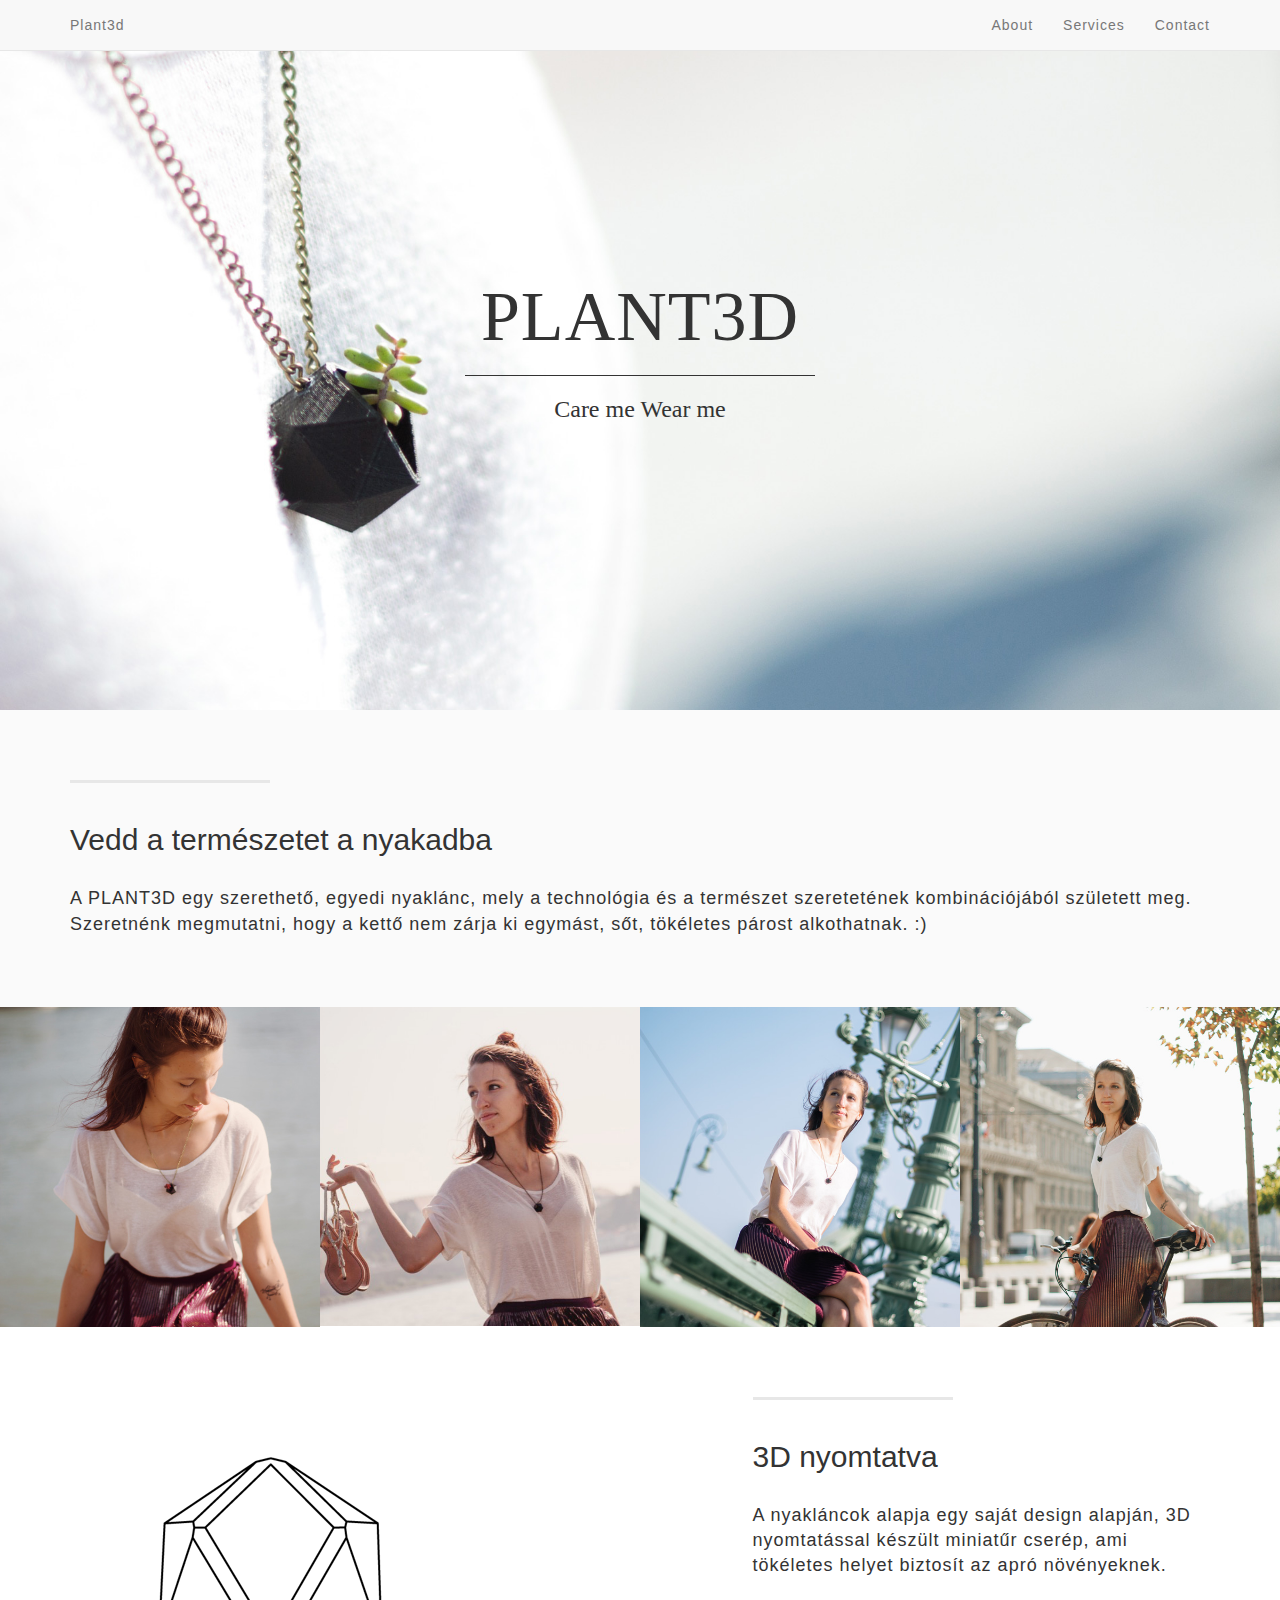
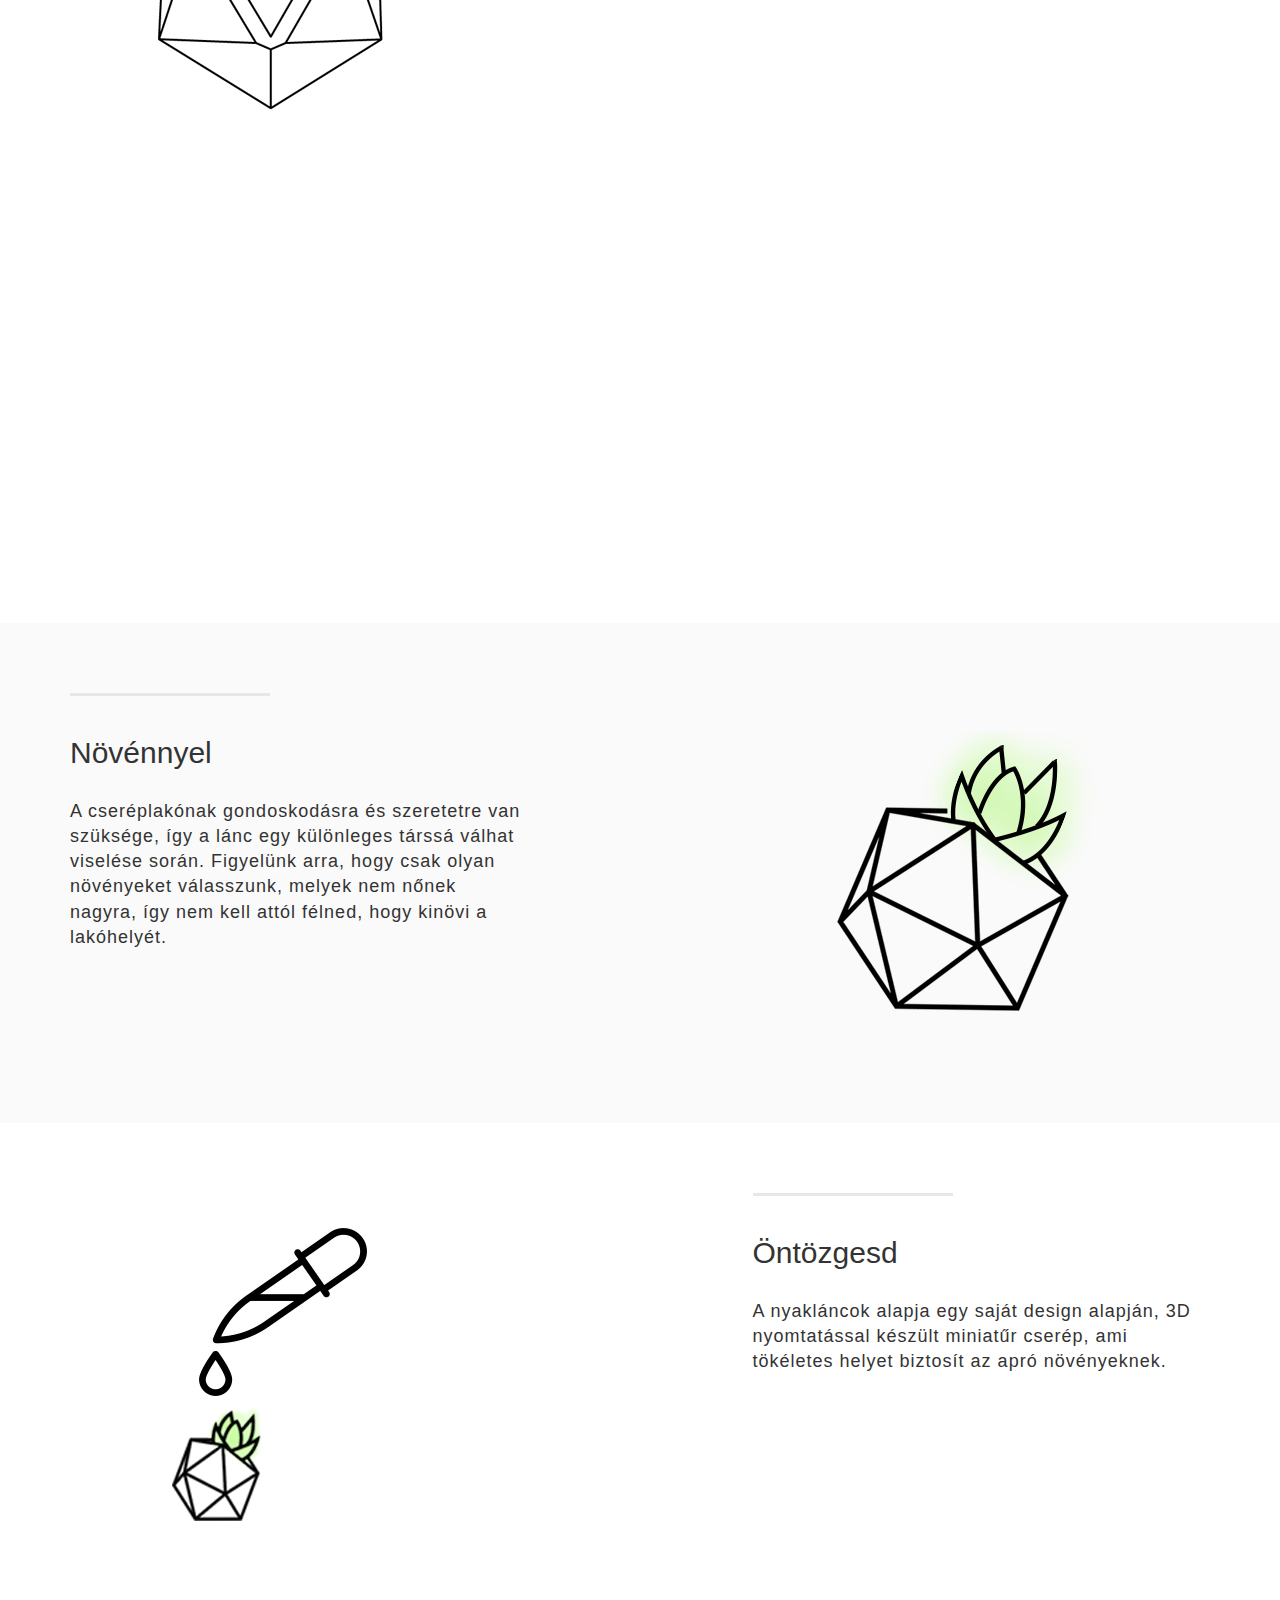
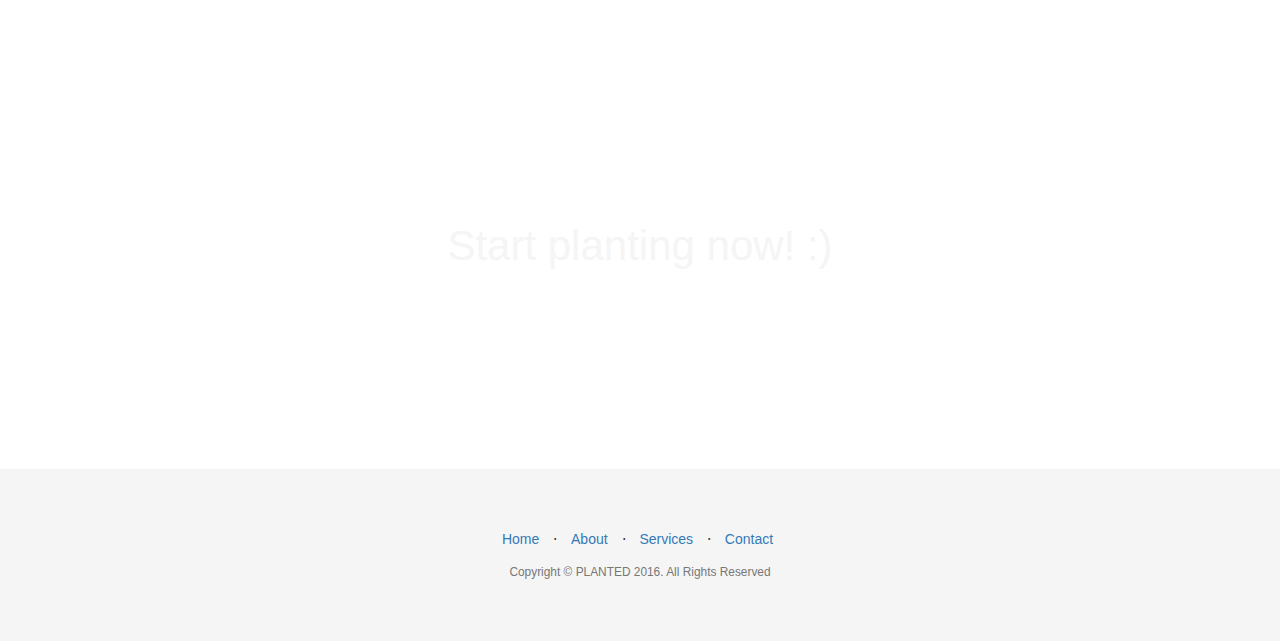
==== index.html @ 69c77730 "major update" ====
<!DOCTYPE html>
<html lang="en">

<head>

    <meta charset="utf-8">
    <meta http-equiv="X-UA-Compatible" content="IE=edge">
    <meta name="viewport" content="width=device-width, initial-scale=1">
    <meta name="description" content="">
    <meta name="author" content="">

    <title>PLANTED - Care me Wear me</title>

    <!-- Bootstrap Core CSS -->
    <link href="css/bootstrap.min.css" rel="stylesheet">

    <!-- Custom CSS -->
    <link href="css/landing-page.css" rel="stylesheet">

    <!-- Custom Fonts -->
    <!--link href="font-awesome/css/font-awesome.min.css" rel="stylesheet" type="text/css"-->
    <link href="https://fonts.googleapis.com/css?family=Work+Sans:200,300,400,500&subset=latin-ext" rel="stylesheet" type="text/css">

    <!-- HTML5 Shim and Respond.js IE8 support of HTML5 elements and media queries -->
    <!-- WARNING: Respond.js doesn't work if you view the page via file:// -->
    <!--[if lt IE 9]>
        <script src="https://oss.maxcdn.com/libs/html5shiv/3.7.0/html5shiv.js"></script>
        <script src="https://oss.maxcdn.com/libs/respond.js/1.4.2/respond.min.js"></script>
    <![endif]-->

</head>

<body>

    <!-- Navigation -->
    <nav class="navbar navbar-default navbar-fixed-top topnav" role="navigation">
        <div class="container topnav">
            <!-- Brand and toggle get grouped for better mobile display -->
            <div class="navbar-header">
                <button type="button" class="navbar-toggle" data-toggle="collapse" data-target="#bs-example-navbar-collapse-1">
                    <span class="sr-only">Toggle navigation</span>
                    <span class="icon-bar"></span>
                    <span class="icon-bar"></span>
                    <span class="icon-bar"></span>
                </button>
                <a class="navbar-brand topnav" href="#">Plant3d</a>
            </div>
            <!-- Collect the nav links, forms, and other content for toggling -->
            <div class="collapse navbar-collapse" id="bs-example-navbar-collapse-1">
                <ul class="nav navbar-nav navbar-right">
                    <li>
                        <a href="#about">About</a>
                    </li>
                    <li>
                        <a href="#icosahedron">Services</a>
                    </li>
                    <li>
                        <a href="#team">Contact</a>
                    </li>
                </ul>
            </div>
            <!-- /.navbar-collapse -->
        </div>
        <!-- /.container -->
    </nav>


    <!-- Header -->
    <a name="about"></a>
    <div class="intro-header">
        <div class="container">

            <div class="row">
                <div class="col-lg-12">
                    <div class="intro-message">
                        <h1>PLANT3D</h1>
                        <hr class="intro-divider">
                        <h3>Care me Wear me</h3>
                        <!--<ul class="list-inline intro-social-buttons">
                            <li>
                                <a href="https://twitter.com/SBootstrap" class="btn btn-default btn-lg"><i class="fa fa-twitter fa-fw"></i> <span class="network-name">Twitter</span></a>
                            </li>
                            <li>
                                <a href="https://github.com/IronSummitMedia/startbootstrap" class="btn btn-default btn-lg"><i class="fa fa-github fa-fw"></i> <span class="network-name">Github</span></a>
                            </li>
                            <li>
                                <a href="#" class="btn btn-default btn-lg"><i class="fa fa-linkedin fa-fw"></i> <span class="network-name">Linkedin</span></a>
                            </li>
                        </ul>-->
                    </div>
                </div>
            </div>

        </div>
        <!-- /.container -->

    </div>
    <!-- /.intro-header -->

    <!-- Page Content -->

	<a  name="services"></a>
    <div class="content-section-a">

        <div class="container">
                <div class="">
                    <hr class="section-heading-spacer">
                    <div class="clearfix"></div>
                    <h2 class="section-heading">Vedd a természetet a nyakadba</h2>
                    <p class="lead">A PLANT3D egy szerethető, egyedi nyaklánc, mely a technológia és a természet szeretetének kombinációjából született meg. Szeretnénk megmutatni, hogy a kettő nem zárja ki egymást, sőt, tökéletes párost alkothatnak. :) </p>
                </div>
        </div>
        <!-- /.container -->

    </div>
    <!-- /.content-section-a -->

    <!-- /.modGallery -->

    <div class="mod modGallery">
      <ul class="gallery small-block-grid-2 medium-block-grid-3 large-block-grid-4">

          <li class="graphi-design">
            <a href='portfolio-item.html'>
              <img alt="" src="img/icosa1.jpg" />
              <div class='overlay'>
                <div class='thumb-info'>
                  <h3>The shell</h3>
                  <p>Design &amp; Development</p>
                </div>
              </div>
            </a>
          </li>

          <li class="graphi-design">
            <a href='portfolio-item.html'>
              <img alt="" src="img/icosa2.jpg" />
              <div class='overlay'>
                <div class='thumb-info'>
                  <h3>design</h3>
                  <p>Design &amp; Development</p>
                </div>
              </div>
            </a>
          </li>

          <li class="graphi-design">
            <a href='portfolio-item.html'>
              <img alt="" src="img/icosa3.jpg" />
              <div class='overlay'>
                <div class='thumb-info'>
                  <h3>of a</h3>
                  <p>Design &amp; Development</p>
                </div>
              </div>
            </a>
          </li>

          <li class="graphi-design">
            <a href='portfolio-item.html'>
              <img alt="" src="img/icosa4.jpg" />
              <div class='overlay'>
                <div class='thumb-info'>
                  <h3>icosahedron</h3>
                  <p>Design &amp; Development</p>
                </div>
              </div>
            </a>
          </li>
      </ul>
    </div>
    </div>
    <!-- /.modGallery -->

    <div class="content-section-b">

        <div class="container">

            <div class="row">
                <div class="col-lg-5 col-lg-offset-1 col-sm-push-6  col-sm-6">
                    <hr class="section-heading-spacer">
                    <div class="clearfix"></div>
                    <h2 class="section-heading">3D nyomtatva</h2>
                    <p class="lead">A nyakláncok alapja egy saját design alapján, 3D nyomtatással készült miniatűr cserép, ami tökéletes helyet biztosít az apró növényeknek.</p>
                </div>
                <div class="col-lg-5 col-sm-pull-6  col-sm-6">
                    <img class="img-responsive" src="img/icosa_skeleton.png" alt="">
                </div>
            </div>

        </div>
        <!-- /.container -->

    </div>



    <div class="banner">

        <div class="container">
          <div class="">
              <h2 align="center"></h2>
          </div>
        </div>
    </div>
    <!-- /.content-section-b -->


    <!-- /.content-section-b -->

    <div class="content-section-a">

        <div class="container">

            <div class="row">
                <div class="col-lg-5 col-sm-6">
                    <hr class="section-heading-spacer">
                    <div class="clearfix"></div>
                    <h2 class="section-heading">Növénnyel</h2>
                    <p class="lead">A cseréplakónak gondoskodásra és szeretetre van szüksége, így a lánc egy különleges társsá válhat viselése során. Figyelünk arra, hogy csak olyan növényeket válasszunk, melyek nem nőnek nagyra, így nem kell attól félned, hogy kinövi a lakóhelyét.</p>
                </div>
                <div class="col-lg-5 col-lg-offset-2 col-sm-6">
                    <img class="img-responsive" src="img/icon_large.png" alt="">
                </div>
            </div>

        </div>
        <!-- /.container -->

    </div>

    <div class="content-section-b">

        <div class="container">

            <div class="row">
                <div class="col-lg-5 col-lg-offset-1 col-sm-push-6  col-sm-6">
                    <hr class="section-heading-spacer">
                    <div class="clearfix"></div>
                    <h2 class="section-heading">Öntözgesd</h2>
                    <p class="lead">A nyakláncok alapja egy saját design alapján, 3D nyomtatással készült miniatűr cserép, ami tökéletes helyet biztosít az apró növényeknek.</p>
                </div>
                <div class="col-lg-5 col-sm-pull-6  col-sm-6">
                    <img class="img-responsive" src="img/waterurplant.png" alt="">
                </div>
            </div>

        </div>
        <!-- /.container -->

    </div>
    <!-- /.content-section-a -->

	<a  name="contact"></a>
    <div class="banner">

        <div class="container">
          <div class="">
              <h2 align="center">Start planting now! :)</h2>
          </div>

          <!--  <div class="row">
                <div class="col-lg-6">
                    <h2>Connect to Start Bootstrap:</h2>
                </div>
                <div class="col-lg-6">
                    <ul class="list-inline banner-social-buttons">
                        <li>
                            <a href="https://twitter.com/SBootstrap" class="btn btn-default btn-lg"><i class="fa fa-twitter fa-fw"></i> <span class="network-name">Twitter</span></a>
                        </li>
                        <li>
                            <a href="https://github.com/IronSummitMedia/startbootstrap" class="btn btn-default btn-lg"><i class="fa fa-github fa-fw"></i> <span class="network-name">Github</span></a>
                        </li>
                        <li>
                            <a href="#" class="btn btn-default btn-lg"><i class="fa fa-linkedin fa-fw"></i> <span class="network-name">Linkedin</span></a>
                        </li>
                    </ul>
                </div>
            </div>-->

        </div>
        <!-- /.container -->

    </div>
    <!-- /.banner -->

    <!-- Footer -->
    <footer>
        <div class="container">
            <div class="row">
                <div class="col-lg-12">
                    <ul class="list-inline">
                        <li>
                            <a href="#">Home</a>
                        </li>
                        <li class="footer-menu-divider">&sdot;</li>
                        <li>
                            <a href="#about">About</a>
                        </li>
                        <li class="footer-menu-divider">&sdot;</li>
                        <li>
                            <a href="#services">Services</a>
                        </li>
                        <li class="footer-menu-divider">&sdot;</li>
                        <li>
                            <a href="#contact">Contact</a>
                        </li>
                    </ul>
                    <p class="copyright text-muted small">Copyright &copy; PLANTED 2016. All Rights Reserved</p>
                </div>
            </div>
        </div>
    </footer>

    <!-- jQuery -->
    <script src="js/jquery.js"></script>

    <!-- Bootstrap Core JavaScript -->
    <script src="js/bootstrap.min.js"></script>

</body>

</html>
---- css/landing-page.css ----
/*
 * Start Bootstrap - Landing Page (http://startbootstrap.com/)
 * Copyright 2013-2016 Start Bootstrap
 * Licensed under MIT (https://github.com/BlackrockDigital/startbootstrap/blob/gh-pages/LICENSE)
 */

body,
html {
    width: 100%;
    height: 100%;
}

body,

@font-face {
    font-family: 'Dekar';
    src: url('fonts/Dekar.eot');
    src: url('fonts/Dekar.eot') format('embedded-opentype'),
         url('fonts/Dekar.woff2') format('woff2'),
         url('fonts/Dekar.woff') format('woff'),
         url('fonts/Dekar.ttf') format('truetype'),
         url('fonts/Dekar.svg#Dekar') format('svg');
}
h1{
  font-weight: 200;
  letter-spacing: 1px;
  font-family: 'Dekar';

  },
h2{
  letter-spacing: 1px;

  },
h3{
    font-weight: 200;
  },
h4,
h5,
h6 {
    font-family: "Lato","Helvetica Neue",Helvetica,Arial,sans-serif;
    font-weight: 500;
}

.topnav {
    font-size: 14px;
    letter-spacing: 1px;

}

.lead {
    font-size: 18px;
    font-weight: 300;
    letter-spacing: 1px;

}

.intro-header {
    padding-top: 50px; /* If you're making other pages, make sure there is 50px of padding to make sure the navbar doesn't overlap content! */
    padding-bottom: 50px;
    text-align: center;
    font-weight: 300;
    color: #333333;
    background: url(../img/intro-bg.jpg) no-repeat center center;
    background-size: cover;
}

.intro-message {
    position: relative;
    padding-top: 20%;
    padding-bottom: 20%;

}

.intro-message > h1 {
    margin: 0;
    /*text-shadow: 2px 2px 3px rgba(0,0,0,0.6);*/
    font-size: 5em;

}

.intro-divider {
    width: 350px;
    border-top: 1px solid #333333;
    border-bottom: 0px solid rgba(0,0,0,0.2);
}

.intro-message > h3 {
    /*text-shadow: 2px 2px 3px rgba(0,0,0,0.6);*/
    font-family: 'Dekar';

}

@media(max-width:767px) {
    .intro-message {
        padding-bottom: 15%;
    }

    .intro-message > h1 {
        font-size: 3em;
    }

    ul.intro-social-buttons > li {
        display: block;
        margin-bottom: 20px;
        padding: 0;
    }

    ul.intro-social-buttons > li:last-child {
        margin-bottom: 0;
    }

    .intro-divider {
        width: 35%;
    }
}

.network-name {
    text-transform: uppercase;
    font-size: 14px;
    font-weight: 400;
    letter-spacing: 2px;
}

.content-section-a {
    padding: 50px 0;
    background-color: #fafafa;
}

.content-section-b {
    padding: 50px 0;
    border-top: 0px solid #e7e7e7;
    border-bottom: 0px solid #e7e7e7;
}
[class*="block-grid-"] {
  display: block;
  padding: 0;
  margin: 0 0; }
  [class*="block-grid-"]:before, [class*="block-grid-"]:after {
    content: " ";
    display: table; }
  [class*="block-grid-"]:after {
    clear: both; }
  [class*="block-grid-"] > li {
    display: block;
    height: auto;
    float: left;
    padding: 0 0 0; }

@media only screen {
  .small-block-grid-1 > li {
    width: 100%;
    list-style: none; }
    .small-block-grid-1 > li:nth-of-type(1n) {
      clear: none; }
    .small-block-grid-1 > li:nth-of-type(1n+1) {
      clear: both; }

  .small-block-grid-2 > li {
    width: 50%;
    list-style: none; }
    .small-block-grid-2 > li:nth-of-type(1n) {
      clear: none; }
    .small-block-grid-2 > li:nth-of-type(2n+1) {
      clear: both; }

  .small-block-grid-3 > li {
    width: 33.33333%;
    list-style: none; }
    .small-block-grid-3 > li:nth-of-type(1n) {
      clear: none; }
    .small-block-grid-3 > li:nth-of-type(3n+1) {
      clear: both; }

  .small-block-grid-4 > li {
    width: 25%;
    list-style: none; }
    .small-block-grid-4 > li:nth-of-type(1n) {
      clear: none; }
    .small-block-grid-4 > li:nth-of-type(4n+1) {
      clear: both; }

  .small-block-grid-5 > li {
    width: 20%;
    list-style: none; }
    .small-block-grid-5 > li:nth-of-type(1n) {
      clear: none; }
    .small-block-grid-5 > li:nth-of-type(5n+1) {
      clear: both; }

  .small-block-grid-6 > li {
    width: 16.66667%;
    list-style: none; }
    .small-block-grid-6 > li:nth-of-type(1n) {
      clear: none; }
    .small-block-grid-6 > li:nth-of-type(6n+1) {
      clear: both; }

  .small-block-grid-7 > li {
    width: 14.28571%;
    list-style: none; }
    .small-block-grid-7 > li:nth-of-type(1n) {
      clear: none; }
    .small-block-grid-7 > li:nth-of-type(7n+1) {
      clear: both; }

  .small-block-grid-8 > li {
    width: 12.5%;
    list-style: none; }
    .small-block-grid-8 > li:nth-of-type(1n) {
      clear: none; }
    .small-block-grid-8 > li:nth-of-type(8n+1) {
      clear: both; }

  .small-block-grid-9 > li {
    width: 11.11111%;
    list-style: none; }
    .small-block-grid-9 > li:nth-of-type(1n) {
      clear: none; }
    .small-block-grid-9 > li:nth-of-type(9n+1) {
      clear: both; }

  .small-block-grid-10 > li {
    width: 10%;
    list-style: none; }
    .small-block-grid-10 > li:nth-of-type(1n) {
      clear: none; }
    .small-block-grid-10 > li:nth-of-type(10n+1) {
      clear: both; }

  .small-block-grid-11 > li {
    width: 9.09091%;
    list-style: none; }
    .small-block-grid-11 > li:nth-of-type(1n) {
      clear: none; }
    .small-block-grid-11 > li:nth-of-type(11n+1) {
      clear: both; }

  .small-block-grid-12 > li {
    width: 8.33333%;
    list-style: none; }
    .small-block-grid-12 > li:nth-of-type(1n) {
      clear: none; }
    .small-block-grid-12 > li:nth-of-type(12n+1) {
      clear: both; } }
@media only screen and (min-width: 50em) {
  .medium-block-grid-1 > li {
    width: 100%;
    list-style: none; }
    .medium-block-grid-1 > li:nth-of-type(1n) {
      clear: none; }
    .medium-block-grid-1 > li:nth-of-type(1n+1) {
      clear: both; }

  .medium-block-grid-2 > li {
    width: 50%;
    list-style: none; }
    .medium-block-grid-2 > li:nth-of-type(1n) {
      clear: none; }
    .medium-block-grid-2 > li:nth-of-type(2n+1) {
      clear: both; }

  .medium-block-grid-3 > li {
    width: 33.33333%;
    list-style: none; }
    .medium-block-grid-3 > li:nth-of-type(1n) {
      clear: none; }
    .medium-block-grid-3 > li:nth-of-type(3n+1) {
      clear: both; }

  .medium-block-grid-4 > li {
    width: 25%;
    list-style: none; }
    .medium-block-grid-4 > li:nth-of-type(1n) {
      clear: none; }
    .medium-block-grid-4 > li:nth-of-type(4n+1) {
      clear: both; }

  .medium-block-grid-5 > li {
    width: 20%;
    list-style: none; }
    .medium-block-grid-5 > li:nth-of-type(1n) {
      clear: none; }
    .medium-block-grid-5 > li:nth-of-type(5n+1) {
      clear: both; }

  .medium-block-grid-6 > li {
    width: 16.66667%;
    list-style: none; }
    .medium-block-grid-6 > li:nth-of-type(1n) {
      clear: none; }
    .medium-block-grid-6 > li:nth-of-type(6n+1) {
      clear: both; }

  .medium-block-grid-7 > li {
    width: 14.28571%;
    list-style: none; }
    .medium-block-grid-7 > li:nth-of-type(1n) {
      clear: none; }
    .medium-block-grid-7 > li:nth-of-type(7n+1) {
      clear: both; }

  .medium-block-grid-8 > li {
    width: 12.5%;
    list-style: none; }
    .medium-block-grid-8 > li:nth-of-type(1n) {
      clear: none; }
    .medium-block-grid-8 > li:nth-of-type(8n+1) {
      clear: both; }

  .medium-block-grid-9 > li {
    width: 11.11111%;
    list-style: none; }
    .medium-block-grid-9 > li:nth-of-type(1n) {
      clear: none; }
    .medium-block-grid-9 > li:nth-of-type(9n+1) {
      clear: both; }

  .medium-block-grid-10 > li {
    width: 10%;
    list-style: none; }
    .medium-block-grid-10 > li:nth-of-type(1n) {
      clear: none; }
    .medium-block-grid-10 > li:nth-of-type(10n+1) {
      clear: both; }

  .medium-block-grid-11 > li {
    width: 9.09091%;
    list-style: none; }
    .medium-block-grid-11 > li:nth-of-type(1n) {
      clear: none; }
    .medium-block-grid-11 > li:nth-of-type(11n+1) {
      clear: both; }

  .medium-block-grid-12 > li {
    width: 8.33333%;
    list-style: none; }
    .medium-block-grid-12 > li:nth-of-type(1n) {
      clear: none; }
    .medium-block-grid-12 > li:nth-of-type(12n+1) {
      clear: both; } }
@media only screen and (min-width: 64.063em) {
  .large-block-grid-1 > li {
    width: 100%;
    list-style: none; }
    .large-block-grid-1 > li:nth-of-type(1n) {
      clear: none; }
    .large-block-grid-1 > li:nth-of-type(1n+1) {
      clear: both; }

  .large-block-grid-2 > li {
    width: 50%;
    list-style: none; }
    .large-block-grid-2 > li:nth-of-type(1n) {
      clear: none; }
    .large-block-grid-2 > li:nth-of-type(2n+1) {
      clear: both; }

  .large-block-grid-3 > li {
    width: 33.33333%;
    list-style: none; }
    .large-block-grid-3 > li:nth-of-type(1n) {
      clear: none; }
    .large-block-grid-3 > li:nth-of-type(3n+1) {
      clear: both; }

  .large-block-grid-4 > li {
    width: 25%;
    list-style: none; }
    .large-block-grid-4 > li:nth-of-type(1n) {
      clear: none; }
    .large-block-grid-4 > li:nth-of-type(4n+1) {
      clear: both; }

  .large-block-grid-5 > li {
    width: 20%;
    list-style: none; }
    .large-block-grid-5 > li:nth-of-type(1n) {
      clear: none; }
    .large-block-grid-5 > li:nth-of-type(5n+1) {
      clear: both; }

  .large-block-grid-6 > li {
    width: 16.66667%;
    list-style: none; }
    .large-block-grid-6 > li:nth-of-type(1n) {
      clear: none; }
    .large-block-grid-6 > li:nth-of-type(6n+1) {
      clear: both; }

  .large-block-grid-7 > li {
    width: 14.28571%;
    list-style: none; }
    .large-block-grid-7 > li:nth-of-type(1n) {
      clear: none; }
    .large-block-grid-7 > li:nth-of-type(7n+1) {
      clear: both; }

  .large-block-grid-8 > li {
    width: 12.5%;
    list-style: none; }
    .large-block-grid-8 > li:nth-of-type(1n) {
      clear: none; }
    .large-block-grid-8 > li:nth-of-type(8n+1) {
      clear: both; }

  .large-block-grid-9 > li {
    width: 11.11111%;
    list-style: none; }
    .large-block-grid-9 > li:nth-of-type(1n) {
      clear: none; }
    .large-block-grid-9 > li:nth-of-type(9n+1) {
      clear: both; }

  .large-block-grid-10 > li {
    width: 10%;
    list-style: none; }
    .large-block-grid-10 > li:nth-of-type(1n) {
      clear: none; }
    .large-block-grid-10 > li:nth-of-type(10n+1) {
      clear: both; }

  .large-block-grid-11 > li {
    width: 9.09091%;
    list-style: none; }
    .large-block-grid-11 > li:nth-of-type(1n) {
      clear: none; }
    .large-block-grid-11 > li:nth-of-type(11n+1) {
      clear: both; }

  .large-block-grid-12 > li {
    width: 8.33333%;
    list-style: none; }
    .large-block-grid-12 > li:nth-of-type(1n) {
      clear: none; }
    .large-block-grid-12 > li:nth-of-type(12n+1) {
      clear: both; } }

      .modGallery .gallery-nav {
        margin: 0 auto 30px;
        text-align: center;
      }
      .modGallery .gallery-nav li {
        float: none;
        display: inline-block;
        border: 1px solid #bbb;
        padding: 5px 10px;
        margin-left: 0.5rem;
        margin-bottom: 0.5rem;
      }
      .modGallery .gallery-nav li a {
        color: #999;
      }
      .modGallery .gallery-nav li.current {
        border: 1px solid #F9CE06;
      }
      .modGallery .gallery-nav li.current a {
        color: #F9CE06;
      }
      .modGallery ul.gallery img {
        width: 100%;
        -moz-transform: scale(1);
        -ms-transform: scale(1);
        -webkit-transform: scale(1);
        transform: scale(1);
        -moz-transition-duration: 0.5s;
        -o-transition-duration: 0.5s;
        -webkit-transition-duration: 0.5s;
        transition-duration: 0.5s;
      }
      .modGallery ul.gallery li {
        -moz-transition: all 0.4s linear;
        -o-transition: all 0.4s linear;
        -webkit-transition: all 0.4s linear;
        transition: all 0.4s linear;
      }
      .modGallery ul.gallery li a {
        position: relative;
        display: block;
        overflow: hidden;
      }
      .modGallery ul.gallery li a .overlay {
        opacity: 0;
        position: absolute;
        top: 0;
        text-align: center;
        background: rgba(34, 34, 34, 0.8);
        width: 100%;
        height: 100%;
        -moz-transition: all 0.3s linear;
        -o-transition: all 0.3s linear;
        -webkit-transition: all 0.3s linear;
        transition: all 0.3s linear;
      }
      .modGallery ul.gallery li a .overlay .thumb-info {
        top: 55%;
        position: relative;
        opacity: 0;
      }
      .modGallery ul.gallery li a h3 {
        color: #fff;
        margin-bottom: 10px;
      }
      .modGallery ul.gallery li a p {
        color: #fff;
        font-size: 0.875rem;
      }
      .modGallery ul.gallery li a:hover .overlay {
        opacity: 1;
      }
      .modGallery ul.gallery li a:hover .overlay .thumb-info {
        -moz-transition-duration: 0.4s;
        -o-transition-duration: 0.4s;
        -webkit-transition-duration: 0.4s;
        transition-duration: 0.4s;
        position: relative;
        top: 50%;
        margin-top: -26px;
        opacity: 1;
      }
      .modGallery ul.gallery li a:hover img {
        -moz-transform: scale(1.1);
        -ms-transform: scale(1.1);
        -webkit-transform: scale(1.1);
        transform: scale(1.1);
      }
      .modGallery ul.gallery li.hidden {
        opacity: 0.1;
      }
      .modGallery ul.gallery.seperated li {
        padding: 10px;
      }

.section-heading {
    margin-bottom: 30px;
}

.section-heading-spacer {
    float: left;
    width: 200px;
    border-top: 3px solid #e7e7e7;
}

.banner {
    padding: 200px 0;
    color: #f5f5f5;
    background: url(../img/banner-bg.jpg) no-repeat center center;
    background-size: cover;
    background-attachment: fixed;
}

.banner h2 {
    margin: 0;
    /*text-shadow: 2px 2px 3px rgba(0,0,0,0.6);*/
    font-size: 3em;
}

.banner ul {
    margin-bottom: 0;
}

.banner-social-buttons {
    float: right;
    margin-top: 0;
}

/*@media(max-width:1199px) {
    ul.banner-social-buttons {
        float: left;
        margin-top: 15px;
    }
}*/

@media(max-width:767px) {
    .banner h2 {
        margin: 0;
        /*text-shadow: 2px 2px 3px rgba(0,0,0,0.6);*/
        font-size: 3em;
    }
    /*ul.banner-social-buttons > li {
        display: block;
        margin-bottom: 20px;
        padding: 0;
    }

    ul.banner-social-buttons > li:last-child {
        margin-bottom: 0;
    }*/
}

footer {
    padding: 60px 0;
    text-align: center;
    background-color: #f5f5f5;
}

p.copyright {
    margin: 15px 0 0;
}
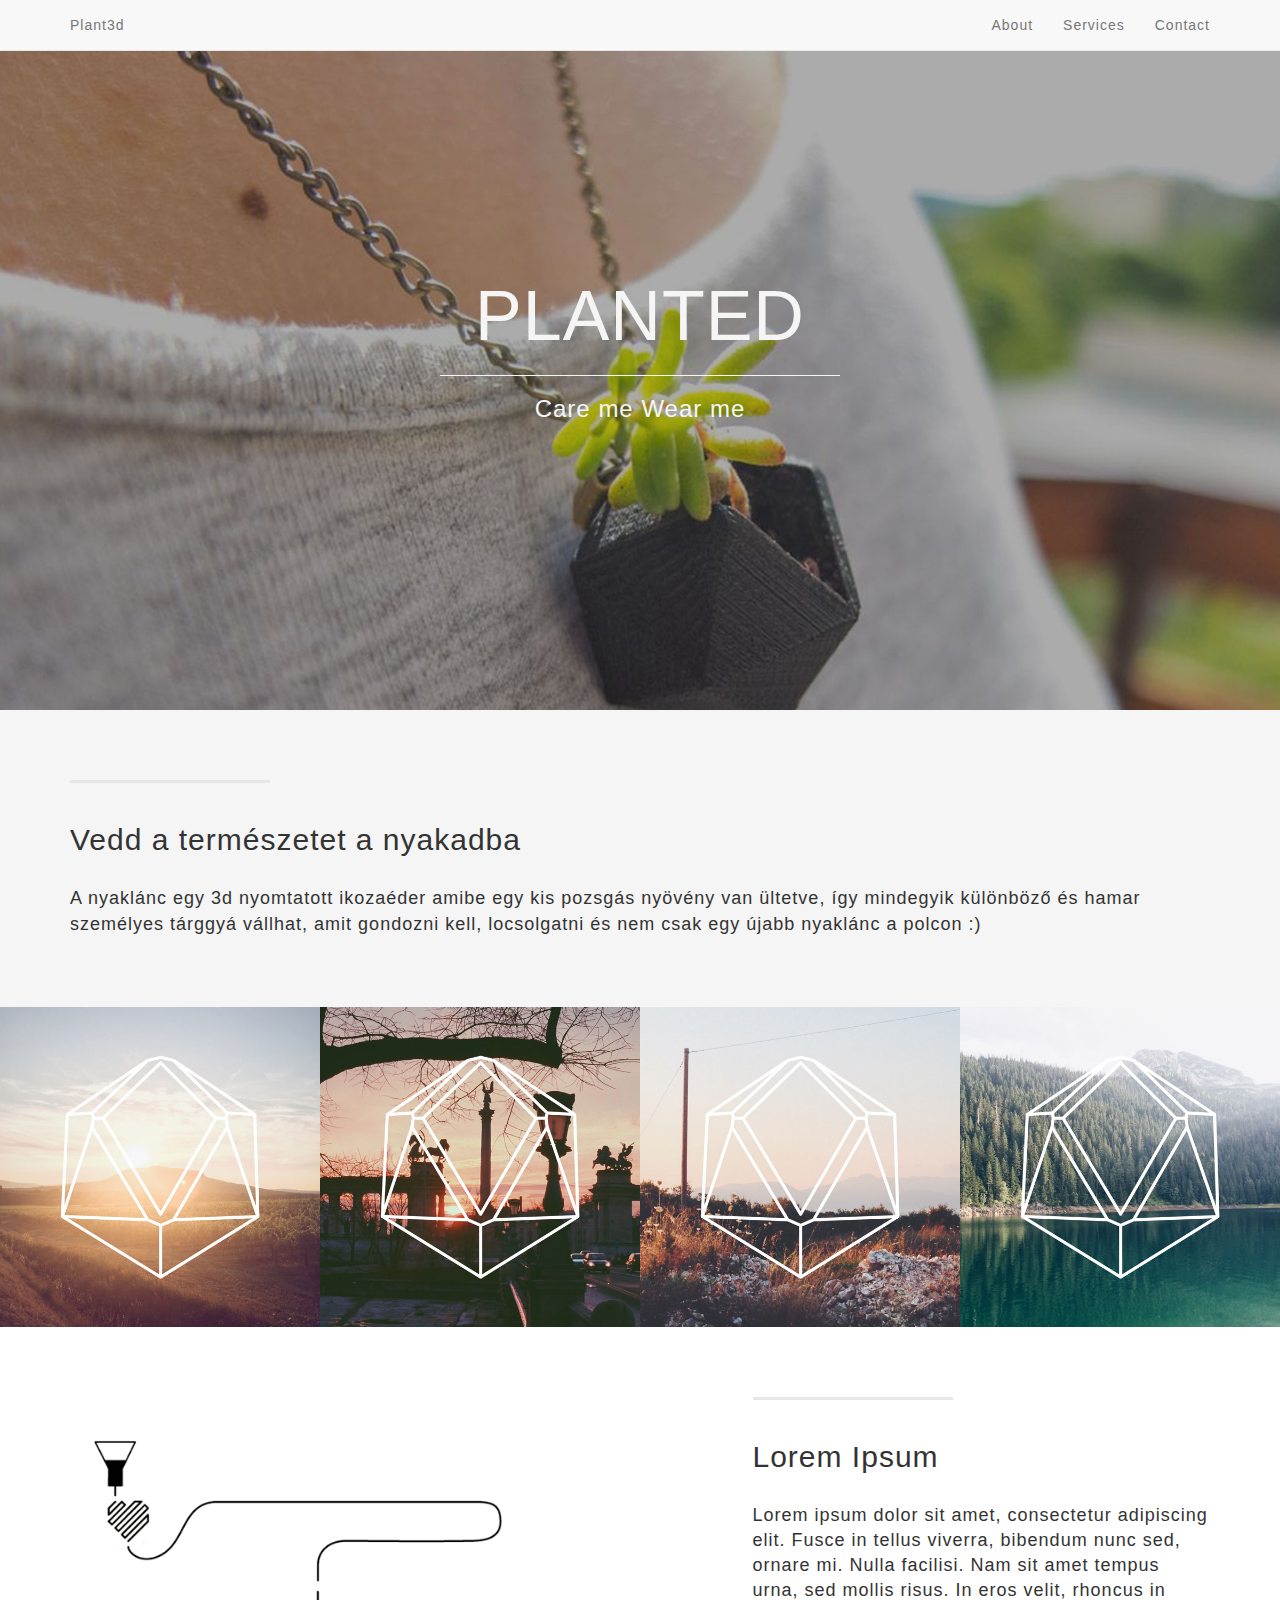
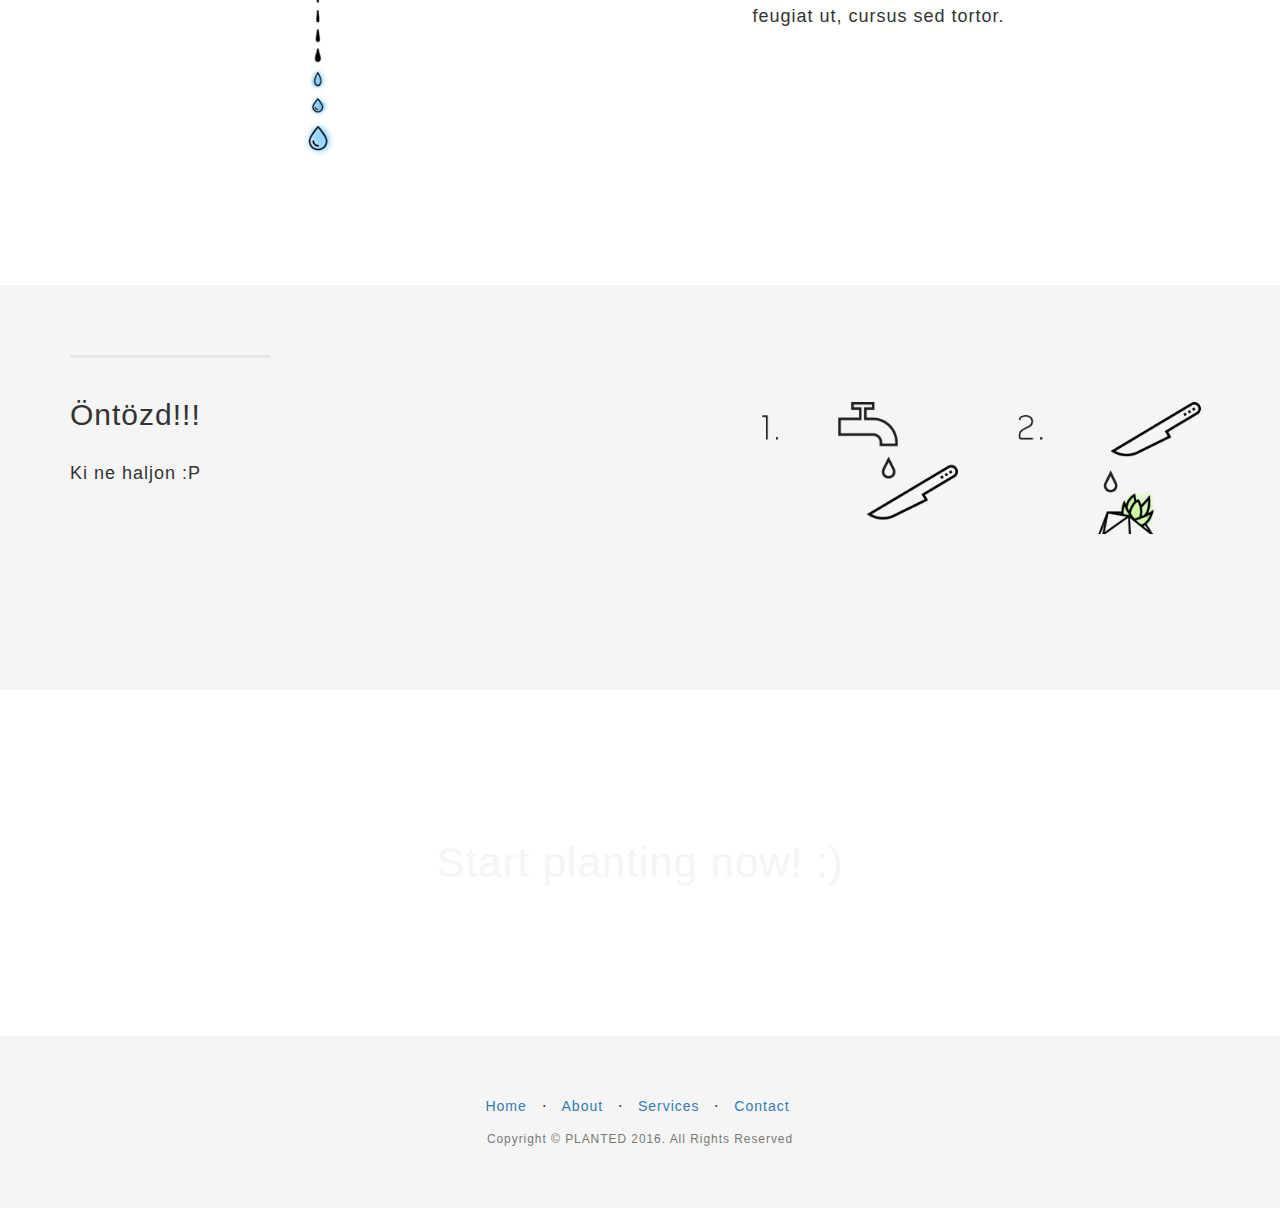
==== commit 5f70ad90: "Revert "major update"" ====
--- a/index.html
+++ b/index.html
@@ -73,7 +73,7 @@
             <div class="row">
                 <div class="col-lg-12">
                     <div class="intro-message">
-                        <h1>PLANT3D</h1>
+                        <h1>PLANTED</h1>
                         <hr class="intro-divider">
                         <h3>Care me Wear me</h3>
                         <!--<ul class="list-inline intro-social-buttons">
@@ -107,7 +107,7 @@
                     <hr class="section-heading-spacer">
                     <div class="clearfix"></div>
                     <h2 class="section-heading">Vedd a természetet a nyakadba</h2>
-                    <p class="lead">A PLANT3D egy szerethető, egyedi nyaklánc, mely a technológia és a természet szeretetének kombinációjából született meg. Szeretnénk megmutatni, hogy a kettő nem zárja ki egymást, sőt, tökéletes párost alkothatnak. :) </p>
+                    <p class="lead">A nyaklánc egy 3d nyomtatott ikozaéder amibe egy kis pozsgás nyövény van ültetve, így mindegyik különböző és hamar személyes tárggyá vállhat, amit gondozni kell, locsolgatni és nem csak egy újabb nyaklánc a polcon :) </p>
                 </div>
         </div>
         <!-- /.container -->
@@ -171,6 +171,8 @@
     </div>
     </div>
     <!-- /.modGallery -->
+
+    <!-- /.content-section-b -->
 
     <div class="content-section-b">
 
@@ -180,32 +182,18 @@
                 <div class="col-lg-5 col-lg-offset-1 col-sm-push-6  col-sm-6">
                     <hr class="section-heading-spacer">
                     <div class="clearfix"></div>
-                    <h2 class="section-heading">3D nyomtatva</h2>
-                    <p class="lead">A nyakláncok alapja egy saját design alapján, 3D nyomtatással készült miniatűr cserép, ami tökéletes helyet biztosít az apró növényeknek.</p>
+                    <h2 class="section-heading">Lorem Ipsum</h2>
+                    <p class="lead">Lorem ipsum dolor sit amet, consectetur adipiscing elit. Fusce in tellus viverra, bibendum nunc sed, ornare mi. Nulla facilisi. Nam sit amet tempus urna, sed mollis risus. In eros velit, rhoncus in feugiat ut, cursus sed tortor.</p>
                 </div>
                 <div class="col-lg-5 col-sm-pull-6  col-sm-6">
-                    <img class="img-responsive" src="img/icosa_skeleton.png" alt="">
-                </div>
-            </div>
-
-        </div>
-        <!-- /.container -->
-
-    </div>
-
-
-
-    <div class="banner">
-
-        <div class="container">
-          <div class="">
-              <h2 align="center"></h2>
-          </div>
-        </div>
-    </div>
-    <!-- /.content-section-b -->
-
-
+                    <img class="img-responsive" src="img/icosa_body.jpg" alt="">
+                </div>
+            </div>
+
+        </div>
+        <!-- /.container -->
+
+    </div>
     <!-- /.content-section-b -->
 
     <div class="content-section-a">
@@ -216,31 +204,10 @@
                 <div class="col-lg-5 col-sm-6">
                     <hr class="section-heading-spacer">
                     <div class="clearfix"></div>
-                    <h2 class="section-heading">Növénnyel</h2>
-                    <p class="lead">A cseréplakónak gondoskodásra és szeretetre van szüksége, így a lánc egy különleges társsá válhat viselése során. Figyelünk arra, hogy csak olyan növényeket válasszunk, melyek nem nőnek nagyra, így nem kell attól félned, hogy kinövi a lakóhelyét.</p>
+                    <h2 class="section-heading">Öntözd!!!</h2>
+                    <p class="lead">Ki ne haljon :P</p>
                 </div>
                 <div class="col-lg-5 col-lg-offset-2 col-sm-6">
-                    <img class="img-responsive" src="img/icon_large.png" alt="">
-                </div>
-            </div>
-
-        </div>
-        <!-- /.container -->
-
-    </div>
-
-    <div class="content-section-b">
-
-        <div class="container">
-
-            <div class="row">
-                <div class="col-lg-5 col-lg-offset-1 col-sm-push-6  col-sm-6">
-                    <hr class="section-heading-spacer">
-                    <div class="clearfix"></div>
-                    <h2 class="section-heading">Öntözgesd</h2>
-                    <p class="lead">A nyakláncok alapja egy saját design alapján, 3D nyomtatással készült miniatűr cserép, ami tökéletes helyet biztosít az apró növényeknek.</p>
-                </div>
-                <div class="col-lg-5 col-sm-pull-6  col-sm-6">
                     <img class="img-responsive" src="img/waterurplant.png" alt="">
                 </div>
             </div>
--- a/css/landing-page.css
+++ b/css/landing-page.css
@@ -11,21 +11,9 @@
 }
 
 body,
-
-@font-face {
-    font-family: 'Dekar';
-    src: url('fonts/Dekar.eot');
-    src: url('fonts/Dekar.eot') format('embedded-opentype'),
-         url('fonts/Dekar.woff2') format('woff2'),
-         url('fonts/Dekar.woff') format('woff'),
-         url('fonts/Dekar.ttf') format('truetype'),
-         url('fonts/Dekar.svg#Dekar') format('svg');
-}
 h1{
   font-weight: 200;
   letter-spacing: 1px;
-  font-family: 'Dekar';
-
   },
 h2{
   letter-spacing: 1px;
@@ -59,7 +47,7 @@
     padding-bottom: 50px;
     text-align: center;
     font-weight: 300;
-    color: #333333;
+    color: #f5f5f5;
     background: url(../img/intro-bg.jpg) no-repeat center center;
     background-size: cover;
 }
@@ -75,19 +63,16 @@
     margin: 0;
     /*text-shadow: 2px 2px 3px rgba(0,0,0,0.6);*/
     font-size: 5em;
-
 }
 
 .intro-divider {
-    width: 350px;
-    border-top: 1px solid #333333;
+    width: 400px;
+    border-top: 1px solid #f5f5f5;
     border-bottom: 0px solid rgba(0,0,0,0.2);
 }
 
 .intro-message > h3 {
     /*text-shadow: 2px 2px 3px rgba(0,0,0,0.6);*/
-    font-family: 'Dekar';
-
 }
 
 @media(max-width:767px) {
@@ -110,7 +95,7 @@
     }
 
     .intro-divider {
-        width: 35%;
+        width: 100%;
     }
 }
 
@@ -123,7 +108,7 @@
 
 .content-section-a {
     padding: 50px 0;
-    background-color: #fafafa;
+    background-color: #f5f5f5;
 }
 
 .content-section-b {
@@ -541,7 +526,7 @@
 }
 
 .banner {
-    padding: 200px 0;
+    padding: 150px 0;
     color: #f5f5f5;
     background: url(../img/banner-bg.jpg) no-repeat center center;
     background-size: cover;
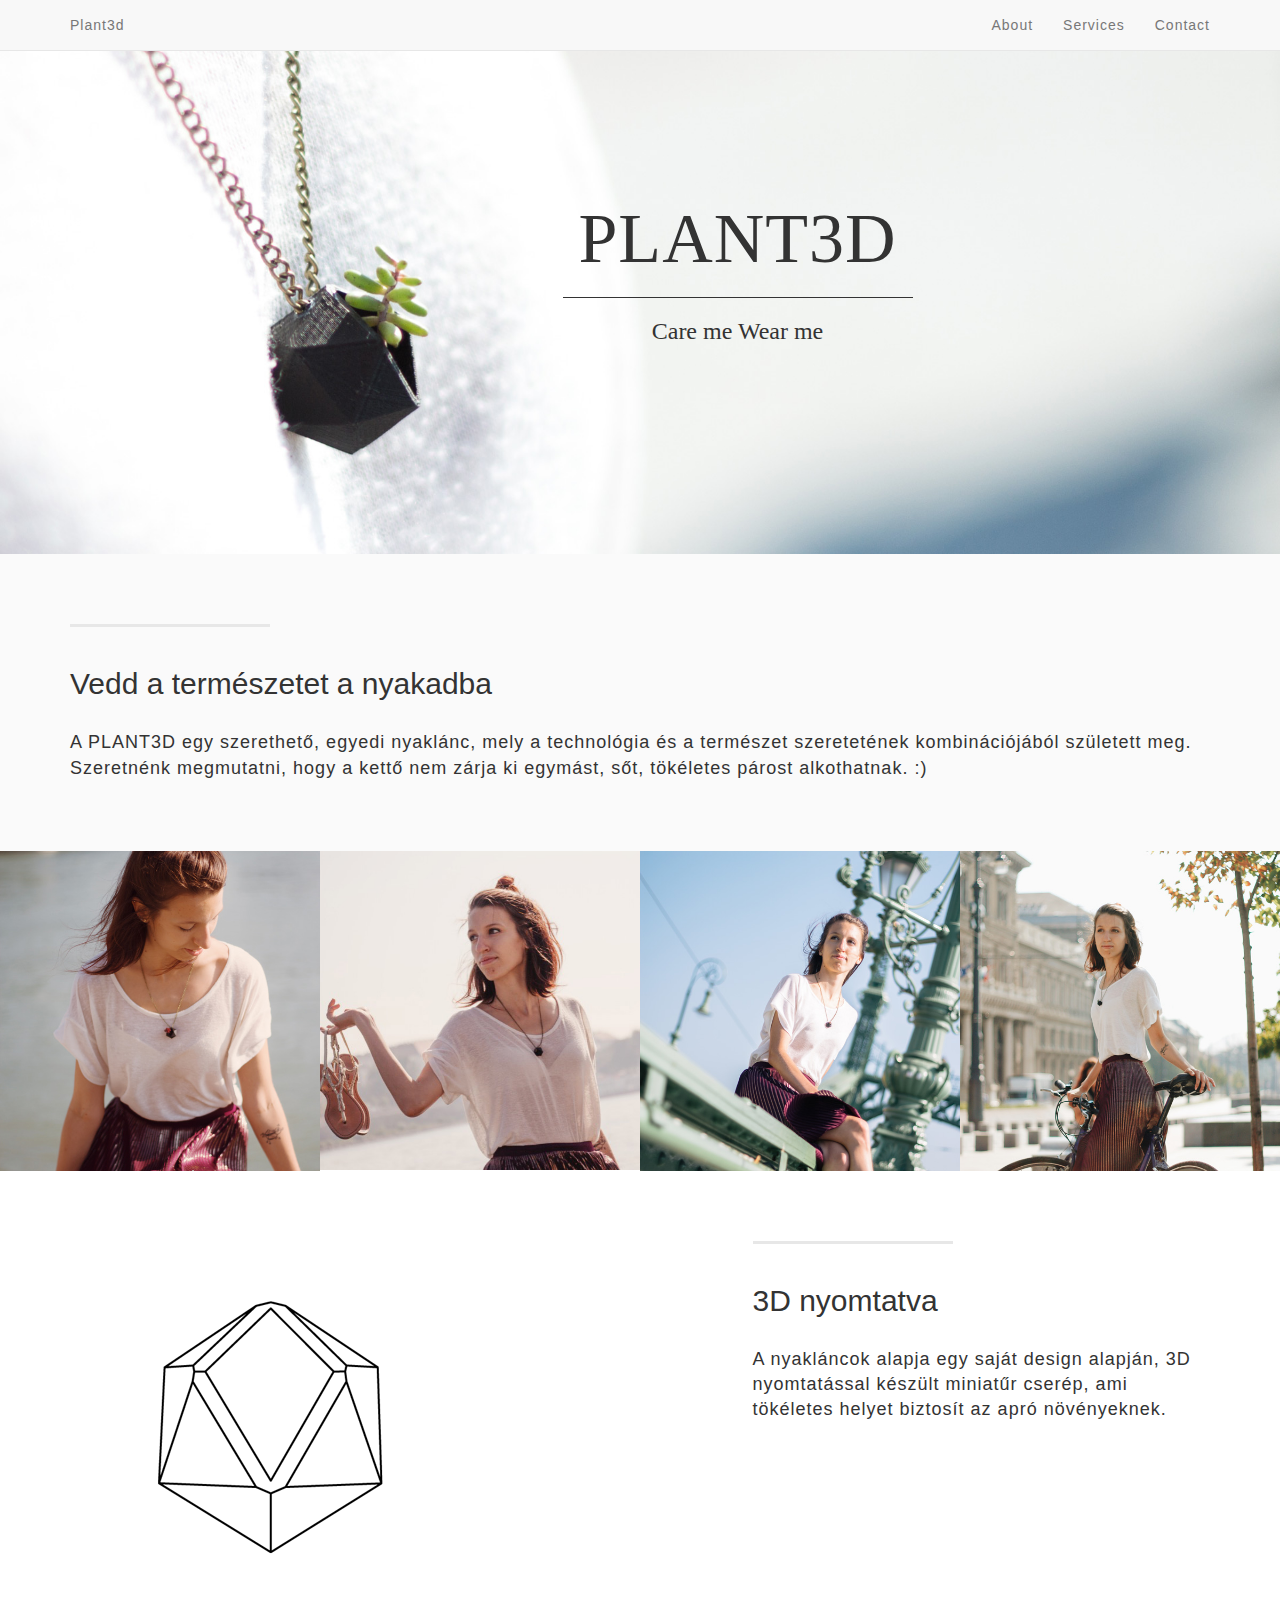
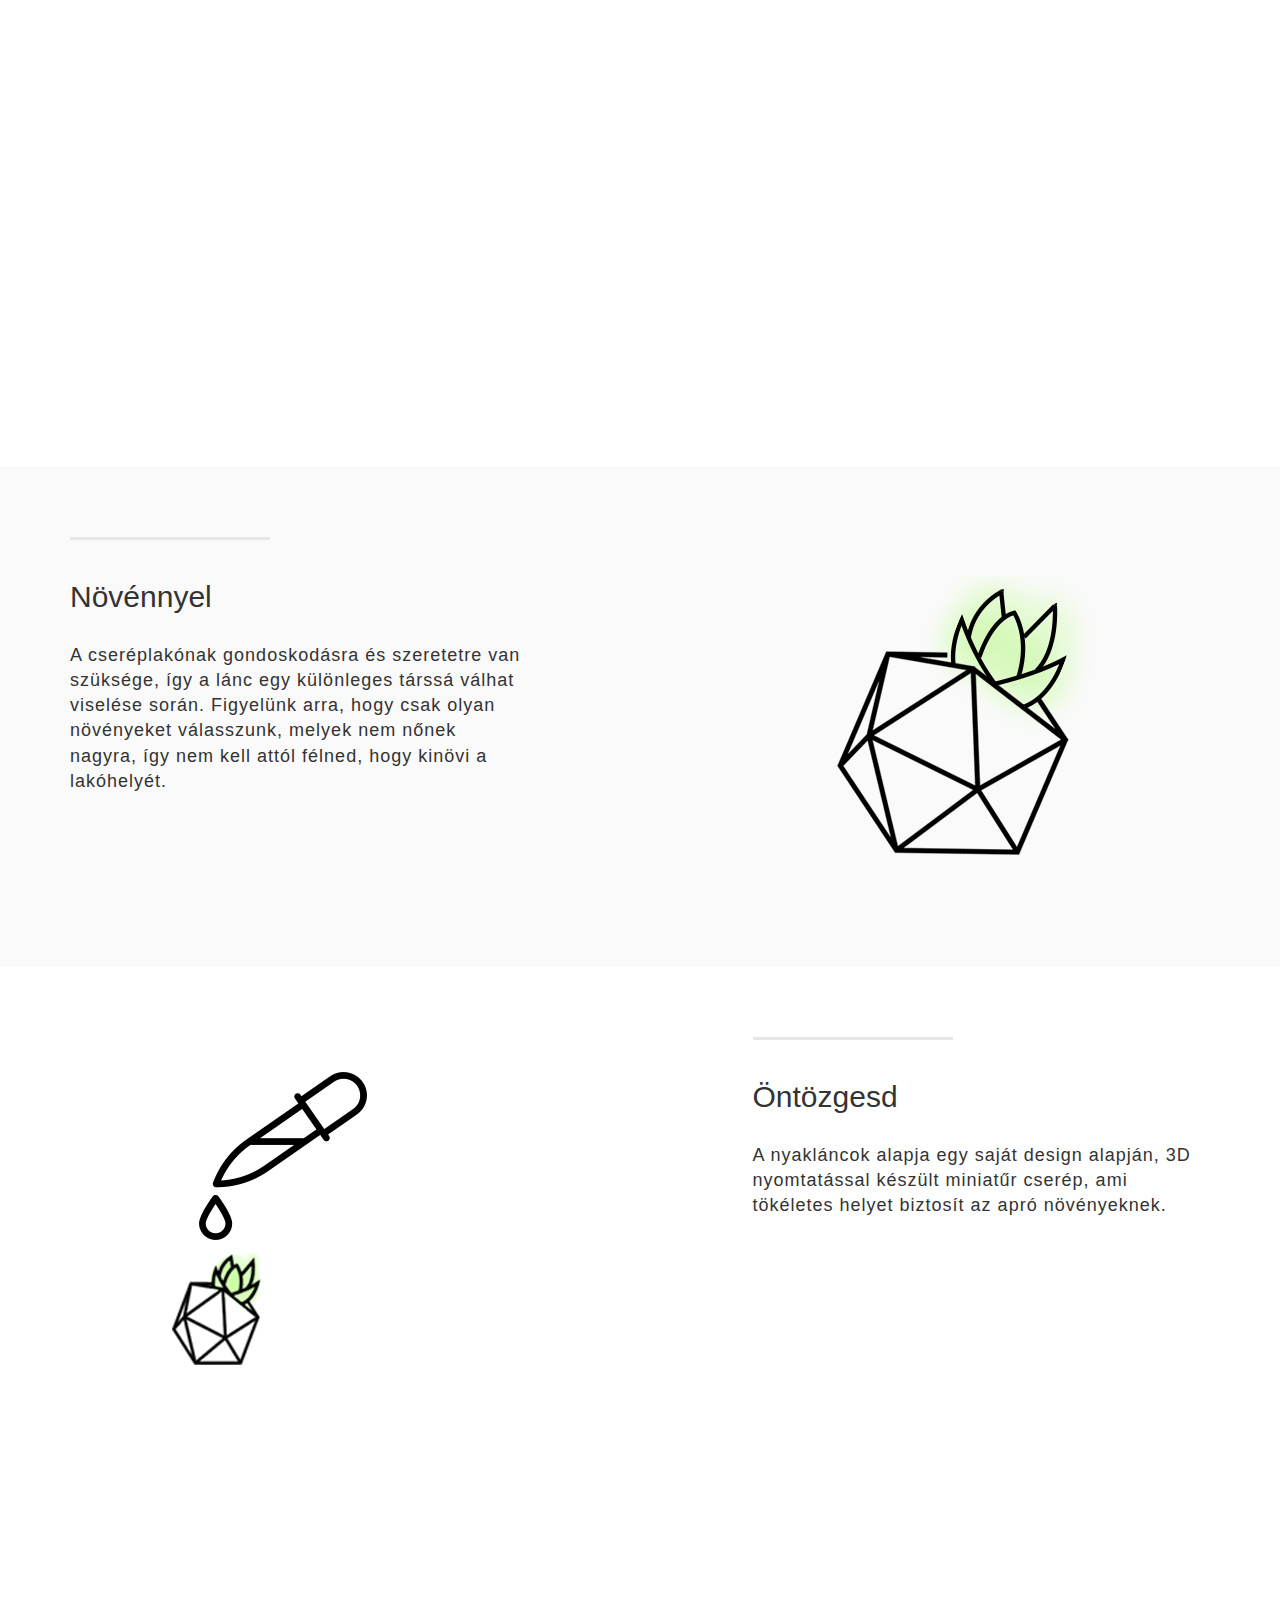
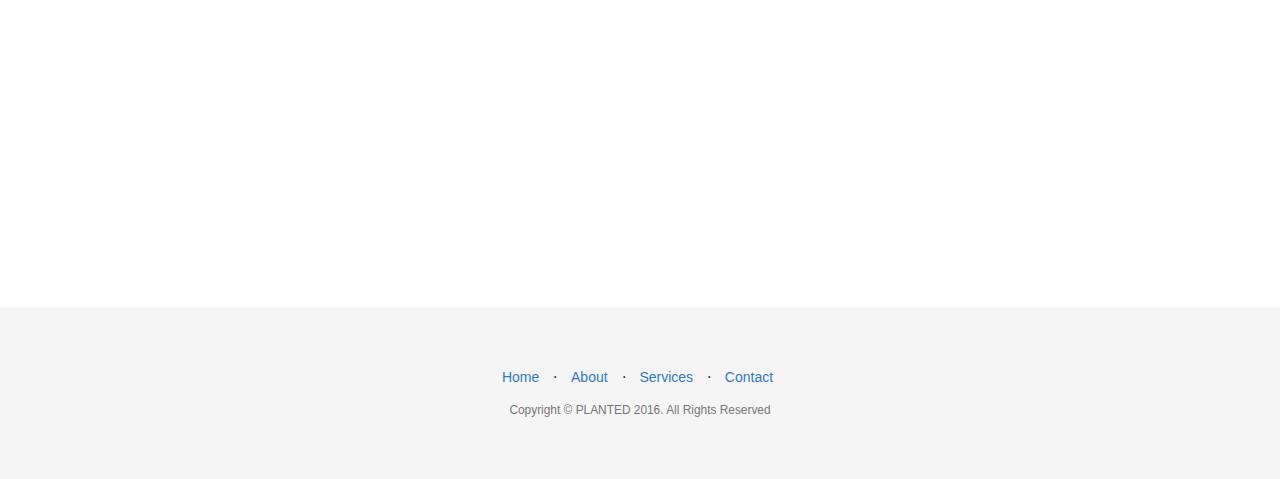
==== commit fe1f5c22: "big change" ====
--- a/index.html
+++ b/index.html
@@ -71,9 +71,9 @@
         <div class="container">
 
             <div class="row">
-                <div class="col-lg-12">
+                <div class="col-lg-push-3 col-lg-8">
                     <div class="intro-message">
-                        <h1>PLANTED</h1>
+                        <h1>PLANT3D</h1>
                         <hr class="intro-divider">
                         <h3>Care me Wear me</h3>
                         <!--<ul class="list-inline intro-social-buttons">
@@ -107,7 +107,7 @@
                     <hr class="section-heading-spacer">
                     <div class="clearfix"></div>
                     <h2 class="section-heading">Vedd a természetet a nyakadba</h2>
-                    <p class="lead">A nyaklánc egy 3d nyomtatott ikozaéder amibe egy kis pozsgás nyövény van ültetve, így mindegyik különböző és hamar személyes tárggyá vállhat, amit gondozni kell, locsolgatni és nem csak egy újabb nyaklánc a polcon :) </p>
+                    <p class="lead">A PLANT3D egy szerethető, egyedi nyaklánc, mely a technológia és a természet szeretetének kombinációjából született meg. Szeretnénk megmutatni, hogy a kettő nem zárja ki egymást, sőt, tökéletes párost alkothatnak. :) </p>
                 </div>
         </div>
         <!-- /.container -->
@@ -118,7 +118,7 @@
     <!-- /.modGallery -->
 
     <div class="mod modGallery">
-      <ul class="gallery small-block-grid-2 medium-block-grid-3 large-block-grid-4">
+      <ul class="gallery small-block-grid-2 large-block-grid-4">
 
           <li class="graphi-design">
             <a href='portfolio-item.html'>
@@ -172,8 +172,6 @@
     </div>
     <!-- /.modGallery -->
 
-    <!-- /.content-section-b -->
-
     <div class="content-section-b">
 
         <div class="container">
@@ -182,18 +180,32 @@
                 <div class="col-lg-5 col-lg-offset-1 col-sm-push-6  col-sm-6">
                     <hr class="section-heading-spacer">
                     <div class="clearfix"></div>
-                    <h2 class="section-heading">Lorem Ipsum</h2>
-                    <p class="lead">Lorem ipsum dolor sit amet, consectetur adipiscing elit. Fusce in tellus viverra, bibendum nunc sed, ornare mi. Nulla facilisi. Nam sit amet tempus urna, sed mollis risus. In eros velit, rhoncus in feugiat ut, cursus sed tortor.</p>
+                    <h2 class="section-heading">3D nyomtatva</h2>
+                    <p class="lead">A nyakláncok alapja egy saját design alapján, 3D nyomtatással készült miniatűr cserép, ami tökéletes helyet biztosít az apró növényeknek.</p>
                 </div>
                 <div class="col-lg-5 col-sm-pull-6  col-sm-6">
-                    <img class="img-responsive" src="img/icosa_body.jpg" alt="">
-                </div>
-            </div>
-
-        </div>
-        <!-- /.container -->
-
-    </div>
+                    <img class="img-responsive" src="img/icosa_skeleton.png" alt="">
+                </div>
+            </div>
+
+        </div>
+        <!-- /.container -->
+
+    </div>
+
+
+
+    <div class="banner">
+
+        <div class="container">
+          <div class="">
+              <h2 align="center"></h2>
+          </div>
+        </div>
+    </div>
+    <!-- /.content-section-b -->
+
+
     <!-- /.content-section-b -->
 
     <div class="content-section-a">
@@ -204,10 +216,31 @@
                 <div class="col-lg-5 col-sm-6">
                     <hr class="section-heading-spacer">
                     <div class="clearfix"></div>
-                    <h2 class="section-heading">Öntözd!!!</h2>
-                    <p class="lead">Ki ne haljon :P</p>
+                    <h2 class="section-heading">Növénnyel</h2>
+                    <p class="lead">A cseréplakónak gondoskodásra és szeretetre van szüksége, így a lánc egy különleges társsá válhat viselése során. Figyelünk arra, hogy csak olyan növényeket válasszunk, melyek nem nőnek nagyra, így nem kell attól félned, hogy kinövi a lakóhelyét.</p>
                 </div>
                 <div class="col-lg-5 col-lg-offset-2 col-sm-6">
+                    <img class="img-responsive" src="img/icon_large.png" alt="">
+                </div>
+            </div>
+
+        </div>
+        <!-- /.container -->
+
+    </div>
+
+    <div class="content-section-b">
+
+        <div class="container">
+
+            <div class="row">
+                <div class="col-lg-5 col-lg-offset-1 col-sm-push-6  col-sm-6">
+                    <hr class="section-heading-spacer">
+                    <div class="clearfix"></div>
+                    <h2 class="section-heading">Öntözgesd</h2>
+                    <p class="lead">A nyakláncok alapja egy saját design alapján, 3D nyomtatással készült miniatűr cserép, ami tökéletes helyet biztosít az apró növényeknek.</p>
+                </div>
+                <div class="col-lg-5 col-sm-pull-6  col-sm-6">
                     <img class="img-responsive" src="img/waterurplant.png" alt="">
                 </div>
             </div>
@@ -219,11 +252,11 @@
     <!-- /.content-section-a -->
 
 	<a  name="contact"></a>
-    <div class="banner">
-
-        <div class="container">
-          <div class="">
-              <h2 align="center">Start planting now! :)</h2>
+    <div class="bannerbottom">
+
+        <div class="container">
+          <div class="col-lg-12">
+              <a class="button col-lg-push-3" href="https://goo.gl/forms/yteNNg2f28xyO3i52">Szeretnék egyet :)</a>
           </div>
 
           <!--  <div class="row">
--- a/css/landing-page.css
+++ b/css/landing-page.css
@@ -11,9 +11,21 @@
 }
 
 body,
+
+@font-face {
+    font-family: 'Dekar';
+    src: url('fonts/Dekar.eot');
+    src: url('fonts/Dekar.eot') format('embedded-opentype'),
+         url('fonts/Dekar.woff2') format('woff2'),
+         url('fonts/Dekar.woff') format('woff'),
+         url('fonts/Dekar.ttf') format('truetype'),
+         url('fonts/Dekar.svg#Dekar') format('svg');
+}
 h1{
   font-weight: 200;
   letter-spacing: 1px;
+  font-family: 'Dekar';
+
   },
 h2{
   letter-spacing: 1px;
@@ -47,7 +59,7 @@
     padding-bottom: 50px;
     text-align: center;
     font-weight: 300;
-    color: #f5f5f5;
+    color: #333333;
     background: url(../img/intro-bg.jpg) no-repeat center center;
     background-size: cover;
 }
@@ -63,16 +75,19 @@
     margin: 0;
     /*text-shadow: 2px 2px 3px rgba(0,0,0,0.6);*/
     font-size: 5em;
+
 }
 
 .intro-divider {
-    width: 400px;
-    border-top: 1px solid #f5f5f5;
+    width: 350px;
+    border-top: 1px solid #333333;
     border-bottom: 0px solid rgba(0,0,0,0.2);
 }
 
 .intro-message > h3 {
     /*text-shadow: 2px 2px 3px rgba(0,0,0,0.6);*/
+    font-family: 'Dekar';
+
 }
 
 @media(max-width:767px) {
@@ -95,7 +110,7 @@
     }
 
     .intro-divider {
-        width: 100%;
+        width: 35%;
     }
 }
 
@@ -108,7 +123,7 @@
 
 .content-section-a {
     padding: 50px 0;
-    background-color: #f5f5f5;
+    background-color: #fafafa;
 }
 
 .content-section-b {
@@ -489,19 +504,7 @@
         color: #fff;
         font-size: 0.875rem;
       }
-      .modGallery ul.gallery li a:hover .overlay {
-        opacity: 1;
-      }
-      .modGallery ul.gallery li a:hover .overlay .thumb-info {
-        -moz-transition-duration: 0.4s;
-        -o-transition-duration: 0.4s;
-        -webkit-transition-duration: 0.4s;
-        transition-duration: 0.4s;
-        position: relative;
-        top: 50%;
-        margin-top: -26px;
-        opacity: 1;
-      }
+
       .modGallery ul.gallery li a:hover img {
         -moz-transform: scale(1.1);
         -ms-transform: scale(1.1);
@@ -526,7 +529,7 @@
 }
 
 .banner {
-    padding: 150px 0;
+    padding: 200px 0;
     color: #f5f5f5;
     background: url(../img/banner-bg.jpg) no-repeat center center;
     background-size: cover;
@@ -547,7 +550,61 @@
     float: right;
     margin-top: 0;
 }
-
+.button, button, input[type='button'], input[type='reset'], input[type='submit'] {
+    position: relative;
+    background-color: transparent;
+    border: .2rem solid #ffffff;
+    border-radius: 0rem;
+    color: #ffffff;
+    cursor: pointer;
+    display: inline-block;
+    font-size: 4rem;
+    font-weight: 500;
+    height: 8rem;
+    letter-spacing: .1rem;
+    line-height: 7rem;
+    padding: 0 8rem;
+    text-align: center;
+    text-decoration: none;
+    white-space: nowrap
+}
+.button:hover{
+  background-color: transparent;
+  border-color: #d2fcb2;
+  color: #d2fcb2;
+  text-decoration: none;
+}
+
+
+
+
+.bannerbottom {
+    padding: 180px 0;
+    color: #f5f5f5;
+    background: url(../img/bottom_banner_bw.jpg) no-repeat center center;
+    background-size: cover;
+    background-attachment: fixed;
+}
+/*.bannerbottom:hover {
+    background: url(../img/bottom_banner_blured.jpg) no-repeat center center;
+    background-size: cover;
+    background-attachment: fixed;
+}*/
+
+.bannerbottom h2 {
+    margin: 0;
+    /*text-shadow: 2px 2px 3px rgba(0,0,0,0.6);*/
+    font-size: 3em;
+}
+
+.bannerbottom ul {
+    margin-bottom: 0;
+}
+
+.bannerbottom-social-buttons {
+    float: right;
+    margin-top: 0;
+}
 /*@media(max-width:1199px) {
     ul.banner-social-buttons {
         float: left;
@@ -561,6 +618,11 @@
         /*text-shadow: 2px 2px 3px rgba(0,0,0,0.6);*/
         font-size: 3em;
     }
+    .bannerbottom h2 {
+        margin: 0;
+        /*text-shadow: 2px 2px 3px rgba(0,0,0,0.6);*/
+        font-size: 3em;
+    }
     /*ul.banner-social-buttons > li {
         display: block;
         margin-bottom: 20px;
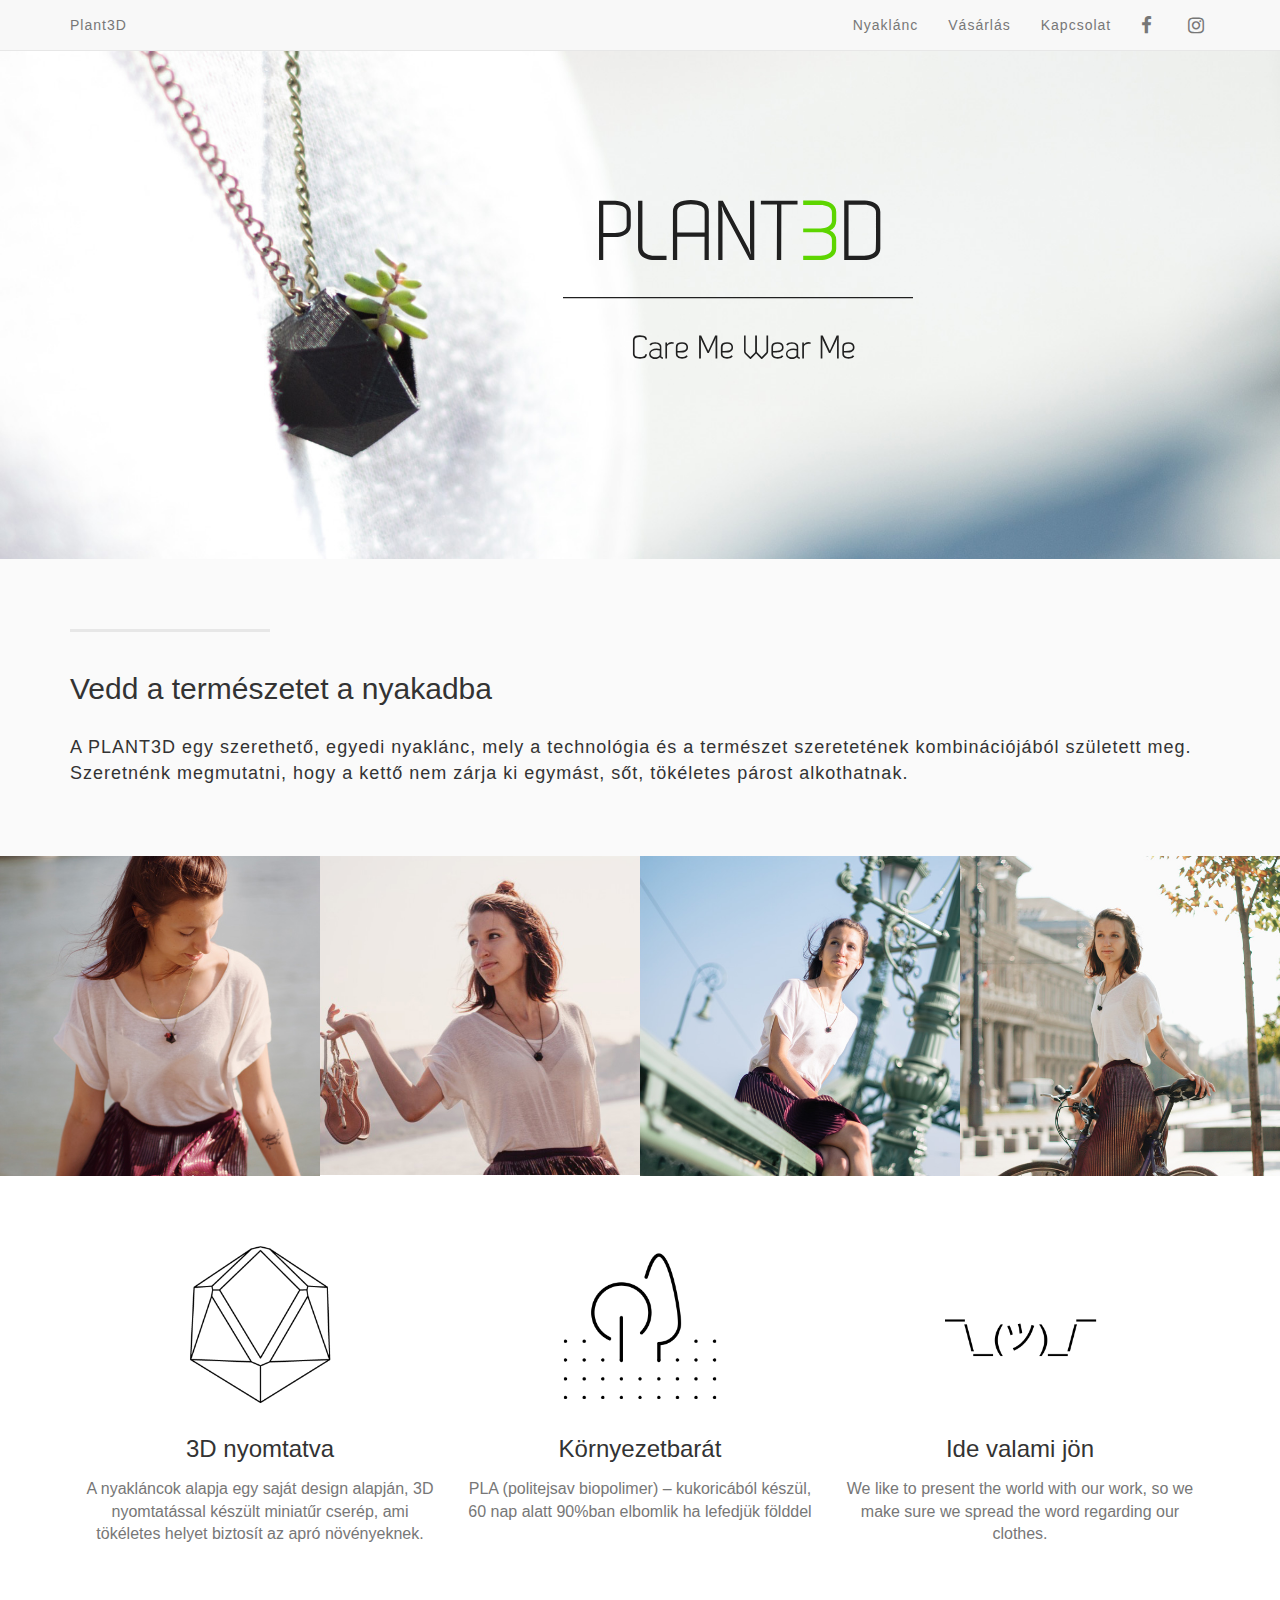
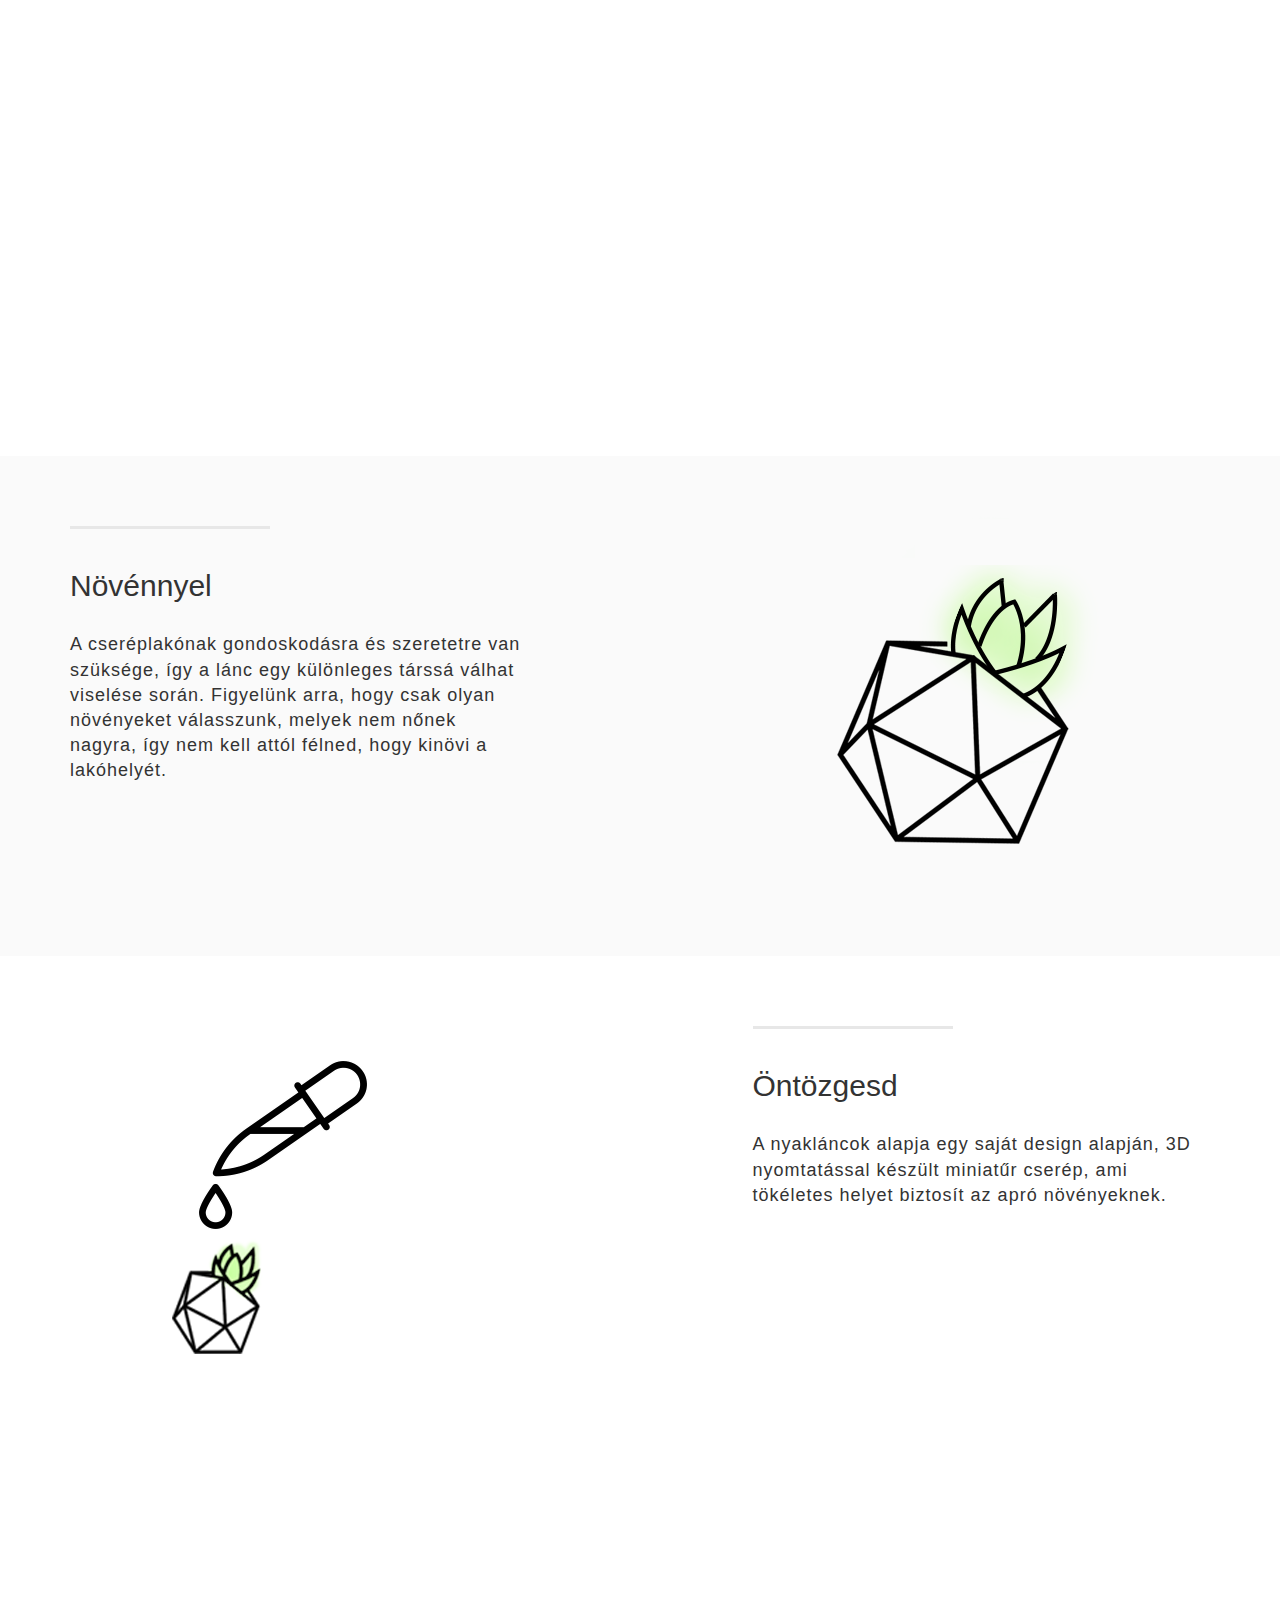
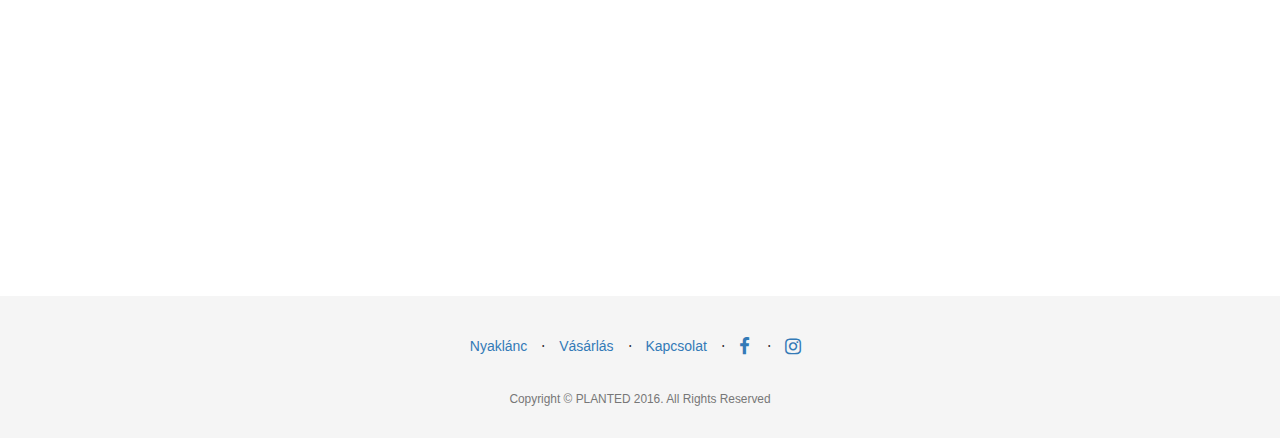
==== commit 79439eb9: "big changes comin'" ====
--- a/index.html
+++ b/index.html
@@ -7,7 +7,7 @@
     <meta http-equiv="X-UA-Compatible" content="IE=edge">
     <meta name="viewport" content="width=device-width, initial-scale=1">
     <meta name="description" content="">
-    <meta name="author" content="">
+    <meta name="author" content="plant3d">
 
     <title>PLANTED - Care me Wear me</title>
 
@@ -18,7 +18,7 @@
     <link href="css/landing-page.css" rel="stylesheet">
 
     <!-- Custom Fonts -->
-    <!--link href="font-awesome/css/font-awesome.min.css" rel="stylesheet" type="text/css"-->
+    <link href="font-awesome/css/font-awesome.min.css" rel="stylesheet" type="text/css">
     <link href="https://fonts.googleapis.com/css?family=Work+Sans:200,300,400,500&subset=latin-ext" rel="stylesheet" type="text/css">
 
     <!-- HTML5 Shim and Respond.js IE8 support of HTML5 elements and media queries -->
@@ -43,19 +43,25 @@
                     <span class="icon-bar"></span>
                     <span class="icon-bar"></span>
                 </button>
-                <a class="navbar-brand topnav" href="#">Plant3d</a>
+                <a class="navbar-brand topnav" href="#">Plant3D</a>
             </div>
             <!-- Collect the nav links, forms, and other content for toggling -->
             <div class="collapse navbar-collapse" id="bs-example-navbar-collapse-1">
                 <ul class="nav navbar-nav navbar-right">
                     <li>
-                        <a href="#about">About</a>
-                    </li>
-                    <li>
-                        <a href="#icosahedron">Services</a>
-                    </li>
-                    <li>
-                        <a href="#team">Contact</a>
+                        <a href="#about">Nyaklánc</a>
+                    </li>
+                    <li>
+                        <a href="https://goo.gl/forms/yteNNg2f28xyO3i52">Vásárlás</a>
+                    </li>
+                    <li>
+                        <a href="https://goo.gl/forms/yteNNg2f28xyO3i52">Kapcsolat</a>
+                    </li>
+                    <li>
+                        <a href="https://www.facebook.com/weplant3d"><i class="fa fa-facebook fa-lg" aria-hidden="true"></i>&nbsp;</a>
+                    </li>
+                    <li>
+                        <a href="https://www.instagram.com/plant3d/"><i class="fa fa-instagram fa-lg" aria-hidden="true"></i>&nbsp;</a>
                     </li>
                 </ul>
             </div>
@@ -66,17 +72,17 @@
 
 
     <!-- Header -->
-    <a name="about"></a>
     <div class="intro-header">
         <div class="container">
 
             <div class="row">
                 <div class="col-lg-push-3 col-lg-8">
                     <div class="intro-message">
-                        <h1>PLANT3D</h1>
+                      <img class="center" src="img/icon.svg" width="350px"/>
+                        <!--h1>PLANT3D</h1>
                         <hr class="intro-divider">
                         <h3>Care me Wear me</h3>
-                        <!--<ul class="list-inline intro-social-buttons">
+                        <!<ul class="list-inline intro-social-buttons">
                             <li>
                                 <a href="https://twitter.com/SBootstrap" class="btn btn-default btn-lg"><i class="fa fa-twitter fa-fw"></i> <span class="network-name">Twitter</span></a>
                             </li>
@@ -98,6 +104,7 @@
     <!-- /.intro-header -->
 
     <!-- Page Content -->
+    <a name="about"></a>
 
 	<a  name="services"></a>
     <div class="content-section-a">
@@ -107,7 +114,7 @@
                     <hr class="section-heading-spacer">
                     <div class="clearfix"></div>
                     <h2 class="section-heading">Vedd a természetet a nyakadba</h2>
-                    <p class="lead">A PLANT3D egy szerethető, egyedi nyaklánc, mely a technológia és a természet szeretetének kombinációjából született meg. Szeretnénk megmutatni, hogy a kettő nem zárja ki egymást, sőt, tökéletes párost alkothatnak. :) </p>
+                    <p class="lead">A PLANT3D egy szerethető, egyedi nyaklánc, mely a technológia és a természet szeretetének kombinációjából született meg. Szeretnénk megmutatni, hogy a kettő nem zárja ki egymást, sőt, tökéletes párost alkothatnak.</p>
                 </div>
         </div>
         <!-- /.container -->
@@ -171,29 +178,36 @@
     </div>
     </div>
     <!-- /.modGallery -->
-
-    <div class="content-section-b">
-
-        <div class="container">
-
-            <div class="row">
-                <div class="col-lg-5 col-lg-offset-1 col-sm-push-6  col-sm-6">
-                    <hr class="section-heading-spacer">
-                    <div class="clearfix"></div>
-                    <h2 class="section-heading">3D nyomtatva</h2>
-                    <p class="lead">A nyakláncok alapja egy saját design alapján, 3D nyomtatással készült miniatűr cserép, ami tökéletes helyet biztosít az apró növényeknek.</p>
-                </div>
-                <div class="col-lg-5 col-sm-pull-6  col-sm-6">
-                    <img class="img-responsive" src="img/icosa_skeleton.png" alt="">
-                </div>
-            </div>
-
-        </div>
-        <!-- /.container -->
-
-    </div>
-
-
+<div class="container">
+  <div class="col-md-12">
+    <div class="row">
+                    <div class="col-md-4">
+                        <div class="info-icon">
+                          <img class="center" src="img/icosa_skeleton.png" width="250px">
+
+                            <h3>3D nyomtatva</h3>
+                            <p class="description">A nyakláncok alapja egy saját design alapján, 3D nyomtatással készült miniatűr cserép, ami tökéletes helyet biztosít az apró növényeknek.</p>
+                        </div>
+                    </div>
+                    <div class="col-md-4">
+                        <div class="info-icon">
+                          <img class="center" src="img/trees.png" width="250px">
+
+                            <h3>Környezetbarát</h3>
+                            <p class="description">PLA (politejsav biopolimer) – kukoricából készül, 60 nap alatt 90%ban elbomlik ha lefedjük földdel</p>
+                        </div>
+                    </div>
+                    <div class="col-md-4">
+                        <div class="info-icon">
+                          <img class="center" src="img/whatev.png" width="250px">
+
+                            <h3>Ide valami jön</h3>
+                            <p class="description">We like to present the world with our work, so we make sure we spread the word regarding our clothes.</p>
+                        </div>
+                    </div>
+                    </div>
+                    </div>
+    </div>
 
     <div class="banner">
 
@@ -251,12 +265,12 @@
     </div>
     <!-- /.content-section-a -->
 
-	<a  name="contact"></a>
+	<a  name="buy"></a>
     <div class="bannerbottom">
 
         <div class="container">
-          <div class="col-lg-12">
-              <a class="button col-lg-push-3" href="https://goo.gl/forms/yteNNg2f28xyO3i52">Szeretnék egyet :)</a>
+          <div class="col-lg-push-3 col-md-6">
+              <a class="button" href="https://goo.gl/forms/yteNNg2f28xyO3i52">Szeretnék egyet</a>
           </div>
 
           <!--  <div class="row">
@@ -290,21 +304,29 @@
             <div class="row">
                 <div class="col-lg-12">
                     <ul class="list-inline">
-                        <li>
-                            <a href="#">Home</a>
-                        </li>
-                        <li class="footer-menu-divider">&sdot;</li>
-                        <li>
-                            <a href="#about">About</a>
-                        </li>
-                        <li class="footer-menu-divider">&sdot;</li>
-                        <li>
-                            <a href="#services">Services</a>
-                        </li>
-                        <li class="footer-menu-divider">&sdot;</li>
-                        <li>
-                            <a href="#contact">Contact</a>
-                        </li>
+                      <li>
+                        <a href="#about">Nyaklánc</a>
+                      </li>
+                      <li class="footer-menu-divider">&sdot;</li>
+
+                      <li>
+                        <a href="https://goo.gl/forms/yteNNg2f28xyO3i52">Vásárlás</a>
+                      </li>
+                      <li class="footer-menu-divider">&sdot;</li>
+
+                      <li>
+                        <a href="https://goo.gl/forms/yteNNg2f28xyO3i52">Kapcsolat</a>
+                      </li>
+                      <li class="footer-menu-divider">&sdot;</li>
+
+                      <li>
+                        <a href="https://www.facebook.com/weplant3d"><i class="fa fa-facebook fa-lg" aria-hidden="true"></i>&nbsp;</a>
+                      </li>
+                      <li class="footer-menu-divider">&sdot;</li>
+
+                      <li>
+                        <a href="https://www.instagram.com/plant3d/"><i class="fa fa-instagram fa-lg" aria-hidden="true"></i>&nbsp;</a>
+                      </li>
                     </ul>
                     <p class="copyright text-muted small">Copyright &copy; PLANTED 2016. All Rights Reserved</p>
                 </div>
--- a/css/landing-page.css
+++ b/css/landing-page.css
@@ -551,6 +551,8 @@
     margin-top: 0;
 }
 .button, button, input[type='button'], input[type='reset'], input[type='submit'] {
+    align-self: center;
+    margin: auto;
     position: relative;
     background-color: transparent;
     border: .2rem solid #ffffff;
@@ -611,13 +613,44 @@
         margin-top: 15px;
     }
 }*/
-
+.info-icon {
+  text-align: center;
+  align-items: center;
+  align-content: center;
+  margin-top: 60px;
+  margin-bottom: 100px;
+}
+.info-icon .icon {
+  font-size: 62px;
+  line-height: 66px;
+  color: #c5a47e;
+  margin-bottom: 10px;
+  margin-top: 10px;
+}
+.info-icon .description {
+  margin-top: 15px;
+  color: #777777;
+}
+.text-danger {
+  color: #e78b90 !important;
+}
+p.description {
+  font-size: 16px;
+  color: #777777;
+}
+img.center{
+  align-self: center;
+}
 @media(max-width:767px) {
     .banner h2 {
         margin: 0;
         /*text-shadow: 2px 2px 3px rgba(0,0,0,0.6);*/
         font-size: 3em;
     }
+    .bannerbottom{
+      background-size: 100%;
+      background-attachment: scroll;
+    }
     .bannerbottom h2 {
         margin: 0;
         /*text-shadow: 2px 2px 3px rgba(0,0,0,0.6);*/
@@ -635,11 +668,12 @@
 }
 
 footer {
-    padding: 60px 0;
+    padding: 40px 0;
     text-align: center;
     background-color: #f5f5f5;
 }
 
 p.copyright {
-    margin: 15px 0 0;
-}
+    margin-top: 35px;
+    margin-bottom: -10px;
+}
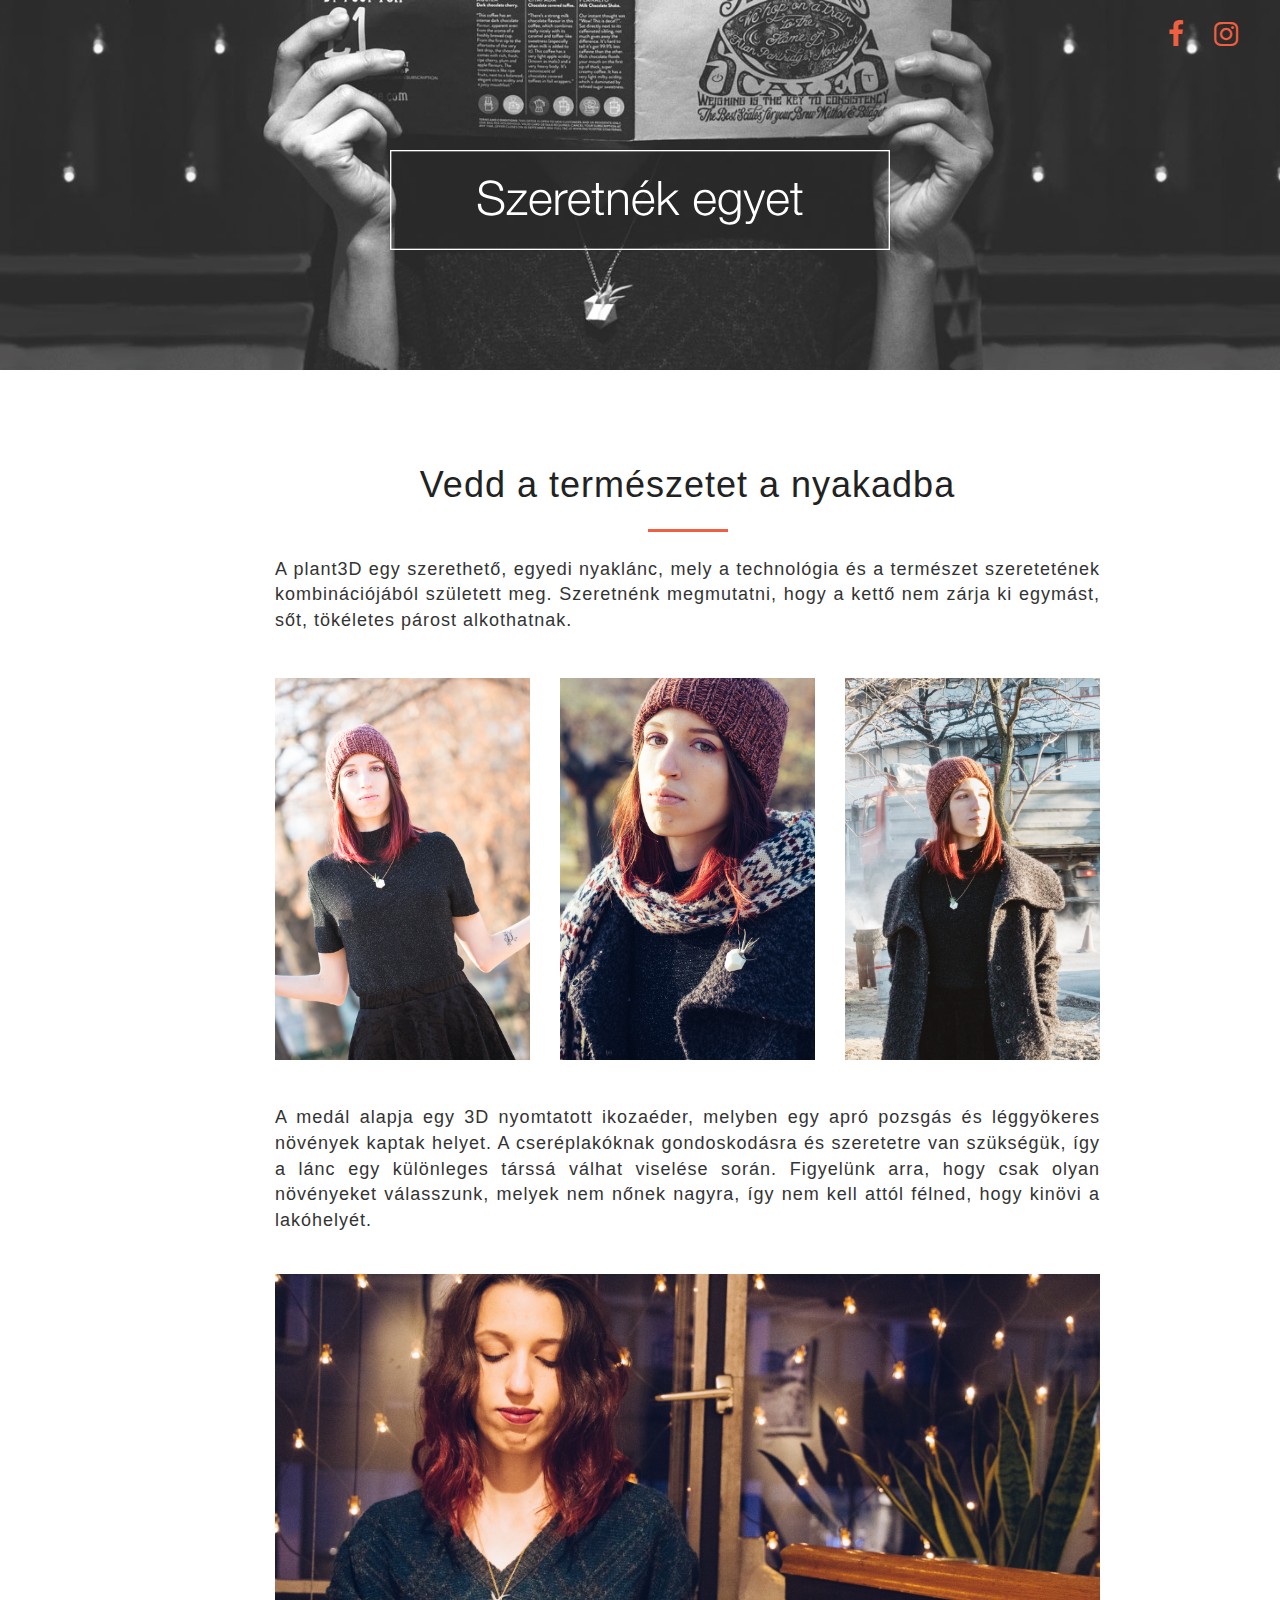
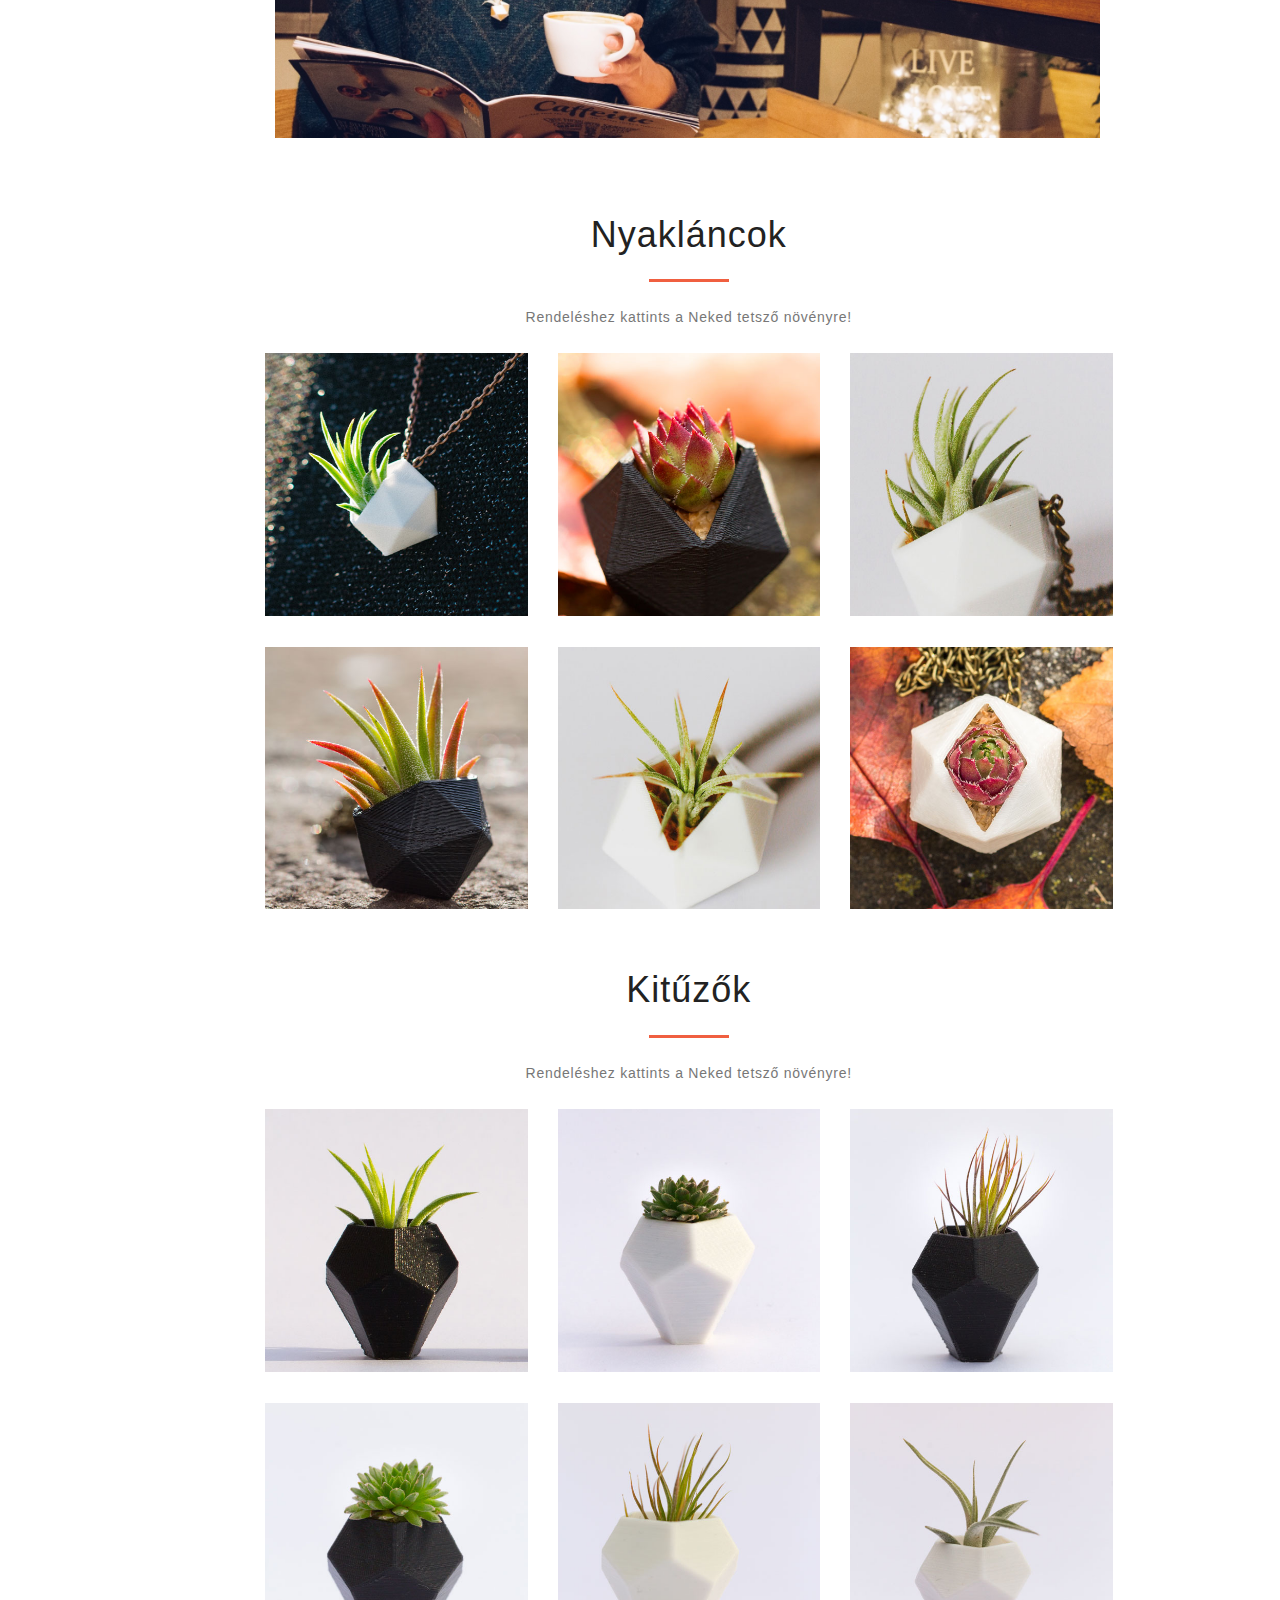
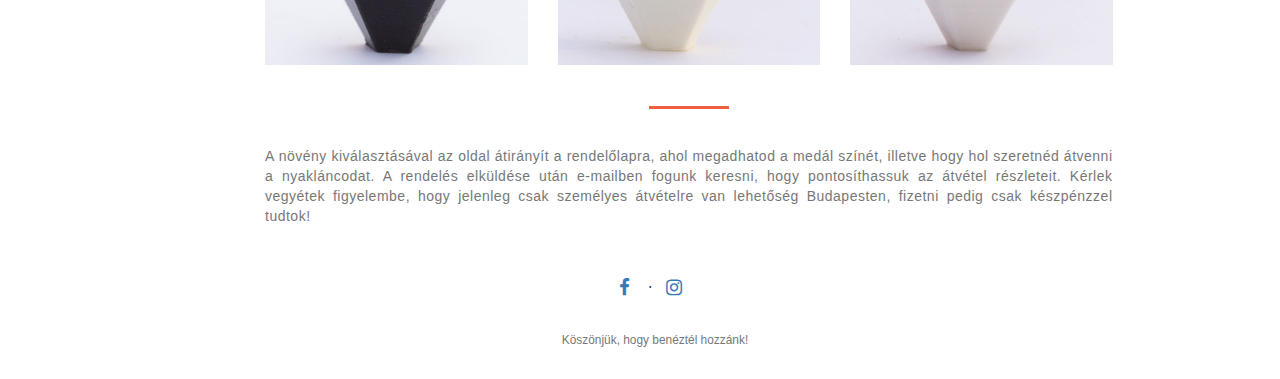
==== commit b0afc1f5: "redirect" ====
--- a/index.html
+++ b/index.html
@@ -2,7 +2,7 @@
 <html lang="en">
 
 <head>
-
+  <meta http-equiv="refresh" content="0; URL='https://plant3d.github.io/store.html'" />
     <meta charset="utf-8">
     <meta http-equiv="X-UA-Compatible" content="IE=edge">
     <meta name="viewport" content="width=device-width, initial-scale=1">
@@ -270,7 +270,7 @@
 
         <div class="container">
           <div class="col-lg-push-3 col-md-6">
-              <a class="button" href="https://goo.gl/forms/yteNNg2f28xyO3i52">Szeretnék egyet</a>
+              <a class="button" href="store.html">Szeretnék egyet</a>
           </div>
 
           <!--  <div class="row">
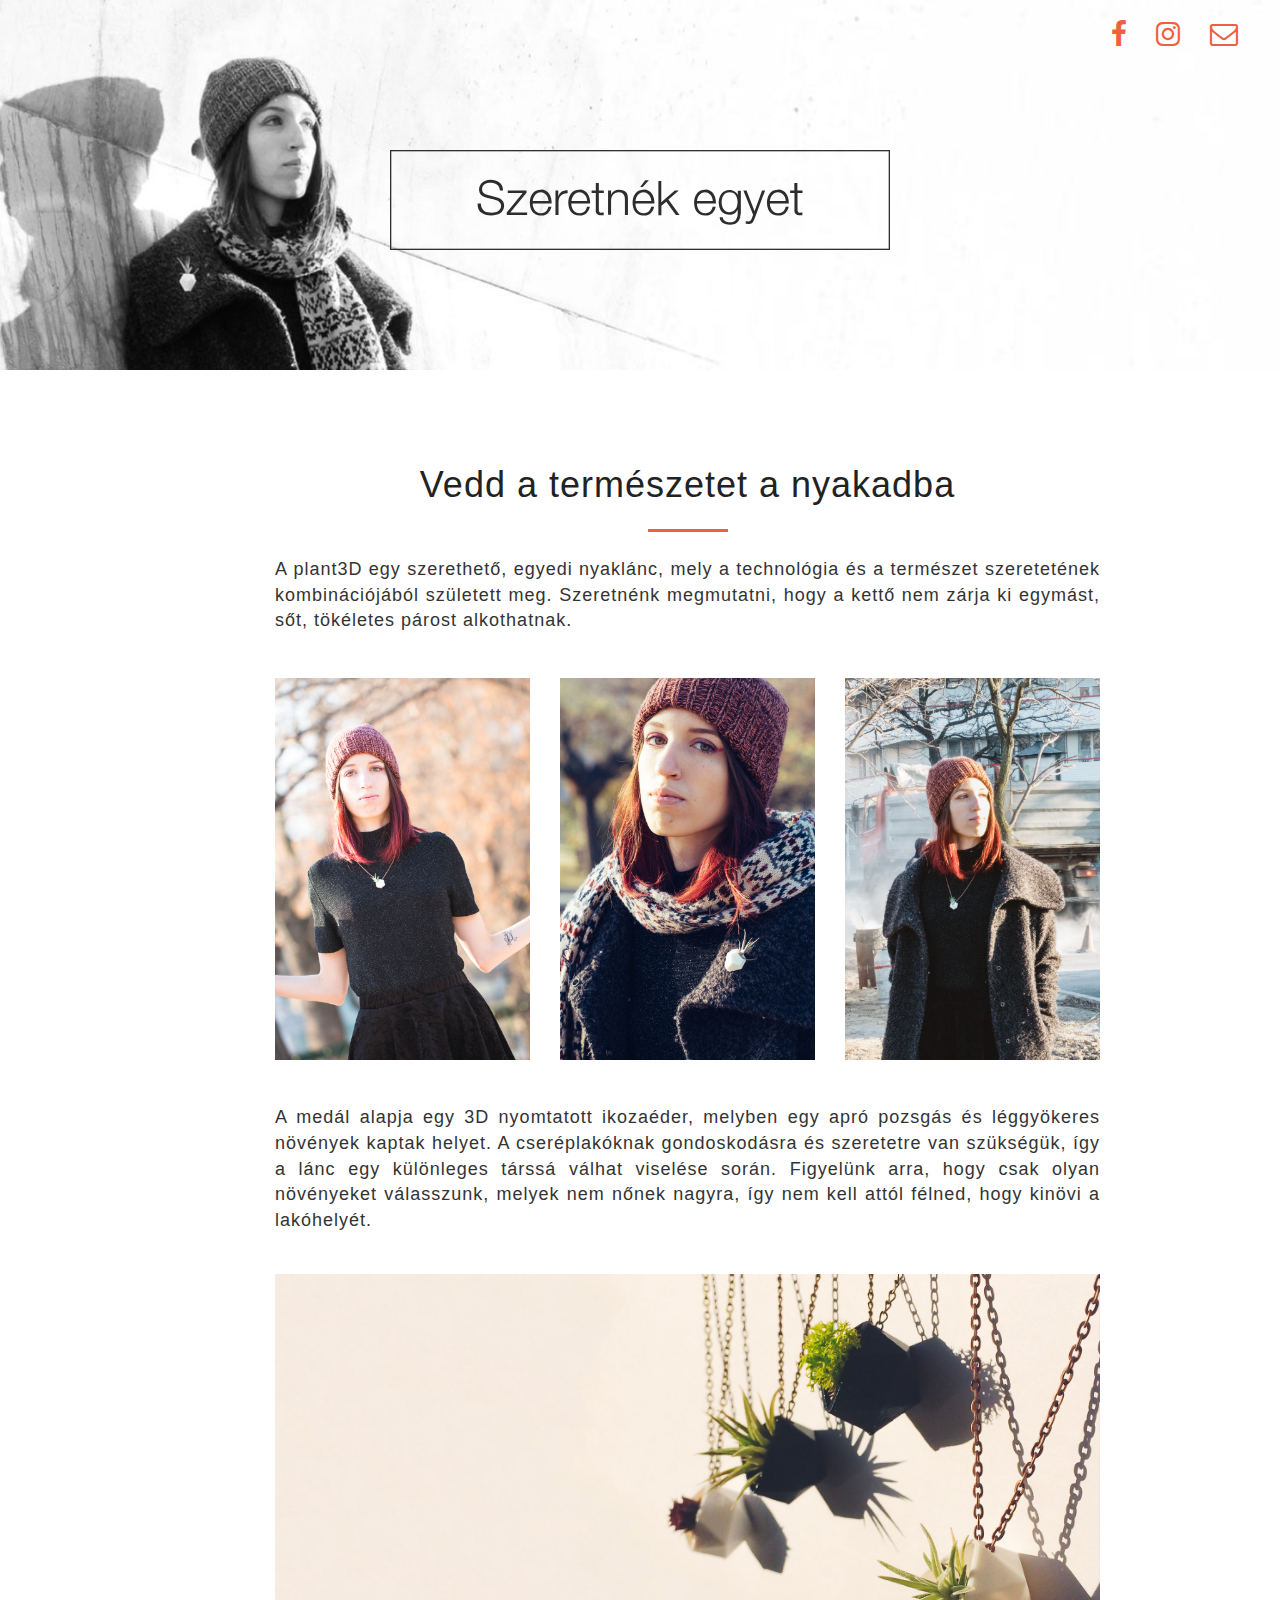
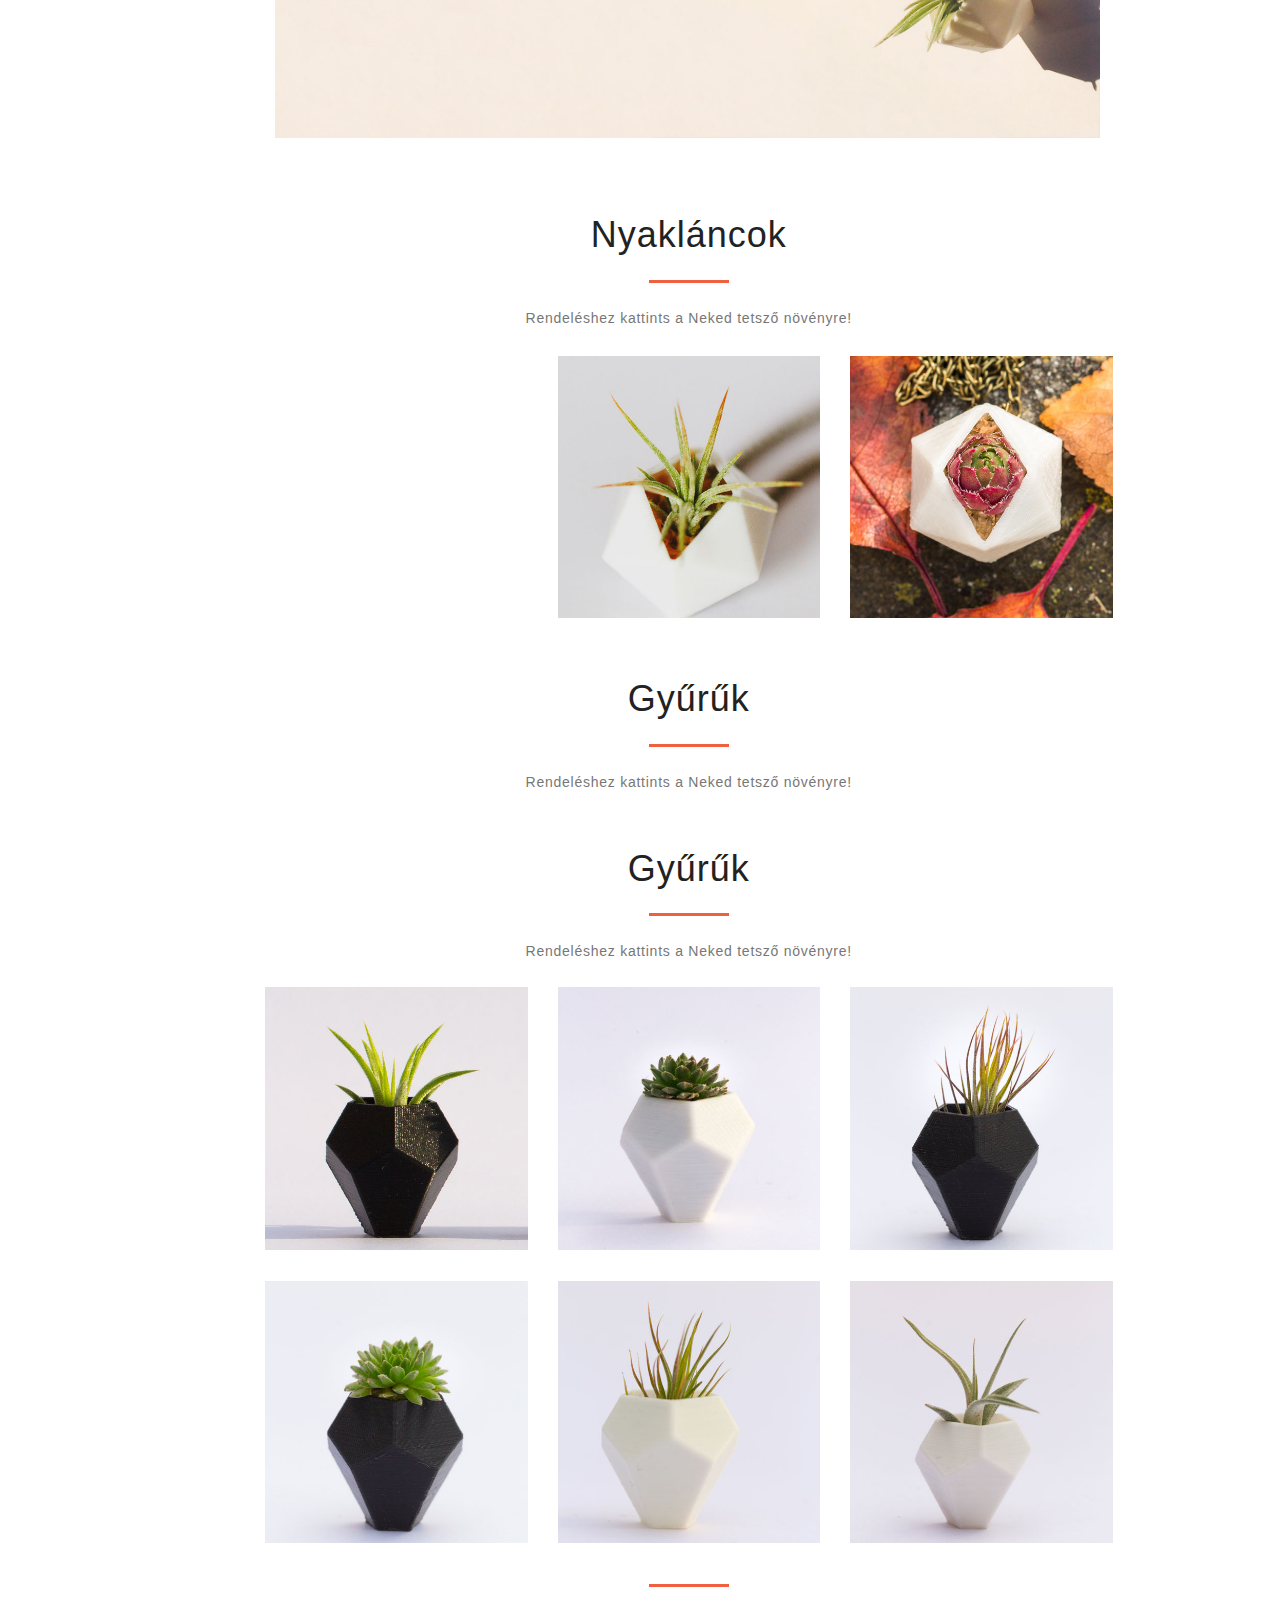
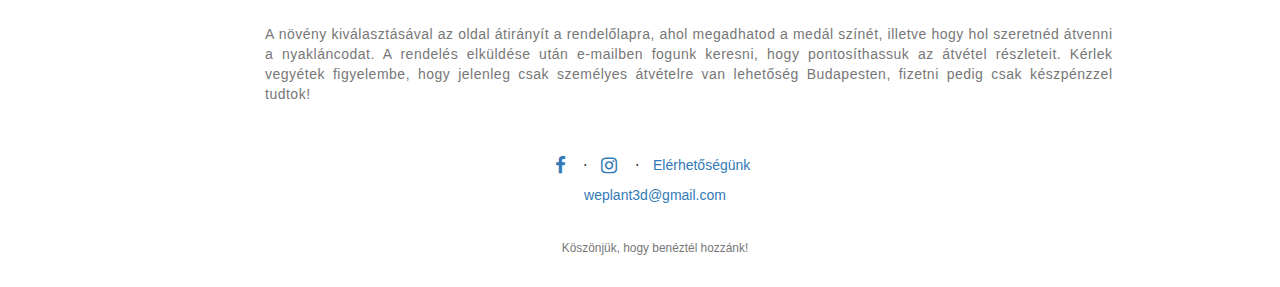
==== commit f5418205: "fix" ====
--- a/index.html
+++ b/index.html
@@ -2,21 +2,20 @@
 <html lang="en">
 
 <head>
-  <meta http-equiv="refresh" content="0; URL='https://plant3d.github.io/store.html'" />
+
     <meta charset="utf-8">
     <meta http-equiv="X-UA-Compatible" content="IE=edge">
     <meta name="viewport" content="width=device-width, initial-scale=1">
     <meta name="description" content="">
     <meta name="author" content="plant3d">
 
-    <title>PLANTED - Care me Wear me</title>
-
+    <title>PLANTED - Store</title>
+    <link rel="icon" href="img/favicon.png">
     <!-- Bootstrap Core CSS -->
     <link href="css/bootstrap.min.css" rel="stylesheet">
 
     <!-- Custom CSS -->
-    <link href="css/landing-page.css" rel="stylesheet">
-
+    <link href="css/store-page.css" rel="stylesheet">
     <!-- Custom Fonts -->
     <link href="font-awesome/css/font-awesome.min.css" rel="stylesheet" type="text/css">
     <link href="https://fonts.googleapis.com/css?family=Work+Sans:200,300,400,500&subset=latin-ext" rel="stylesheet" type="text/css">
@@ -32,292 +31,1307 @@
 
 <body>
 
-    <!-- Navigation -->
-    <nav class="navbar navbar-default navbar-fixed-top topnav" role="navigation">
-        <div class="container topnav">
-            <!-- Brand and toggle get grouped for better mobile display -->
-            <div class="navbar-header">
-                <button type="button" class="navbar-toggle" data-toggle="collapse" data-target="#bs-example-navbar-collapse-1">
-                    <span class="sr-only">Toggle navigation</span>
-                    <span class="icon-bar"></span>
-                    <span class="icon-bar"></span>
-                    <span class="icon-bar"></span>
-                </button>
-                <a class="navbar-brand topnav" href="#">Plant3D</a>
-            </div>
-            <!-- Collect the nav links, forms, and other content for toggling -->
-            <div class="collapse navbar-collapse" id="bs-example-navbar-collapse-1">
-                <ul class="nav navbar-nav navbar-right">
-                    <li>
-                        <a href="#about">Nyaklánc</a>
-                    </li>
-                    <li>
-                        <a href="https://goo.gl/forms/yteNNg2f28xyO3i52">Vásárlás</a>
-                    </li>
-                    <li>
-                        <a href="https://goo.gl/forms/yteNNg2f28xyO3i52">Kapcsolat</a>
-                    </li>
-                    <li>
-                        <a href="https://www.facebook.com/weplant3d"><i class="fa fa-facebook fa-lg" aria-hidden="true"></i>&nbsp;</a>
-                    </li>
-                    <li>
-                        <a href="https://www.instagram.com/plant3d/"><i class="fa fa-instagram fa-lg" aria-hidden="true"></i>&nbsp;</a>
-                    </li>
-                </ul>
-            </div>
-            <!-- /.navbar-collapse -->
+    <!-- Header -->
+    <header>
+         <div class="container">
+           <ul class="list-inline topcorner">
+             <li>
+               <a href="https://www.facebook.com/weplant3d"><i class="fa fa-facebook fa-2x" aria-hidden="true"></i>&nbsp;</a>
+             </li>
+             <li>
+               <a href="https://www.instagram.com/plant3d/"><i class="fa fa-instagram fa-2x" aria-hidden="true"></i>&nbsp;</a>
+             </li>
+             <li>
+               <a  href="contact.html" target="_top"><i class="fa fa-envelope-o fa-2x" aria-hidden="true"></i>&nbsp;</a>
+             </li>
+           </ul>
+             <div class="row">
+                 <div class="col-lg-12">
+                     <img class="img-centered" src="img/szeretnek.svg">
+                 </div>
+             </div>
+         </div>
+     </header>
+
+
+    <!-- Page Content -->
+    <div class="content-section-a">
+
+        <div class="container">
+          <div class="col-md-2 col-lg-2">
+          </div>
+                <div class="col-md-9 col-lg-9">
+                    <h1> Vedd a természetet a nyakadba</h1>
+                    <hr>
+                    <p class="lead">A plant3D egy szerethető, egyedi nyaklánc, mely a technológia és a természet szeretetének kombinációjából született meg. Szeretnénk megmutatni, hogy a kettő nem zárja ki egymást, sőt, tökéletes párost alkothatnak.</p>
+                    <div class="row">
+                                    <div class="col-md-4">
+                                        <div class="info-icon">
+                                          <img class="img-responsive img-padding" src="img/store-intro1.jpg" width="275px">
+                                        </div>
+                                    </div>
+                                    <div class="col-md-4">
+                                        <div class="info-icon">
+                                          <img class="img-responsive img-padding" src="img/store-intro2.jpg" width="275px">
+                                        </div>
+                                    </div>
+                                    <div class="col-md-4">
+                                        <div class="info-icon">
+                                          <img class="img-responsive img-padding" src="img/store-intro3.jpg" width="275px">
+                                        </div>
+                                    </div>
+                                    </div>
+                                    <p class="content-body">A medál alapja egy 3D nyomtatott ikozaéder, melyben egy apró pozsgás és léggyökeres növények kaptak helyet. A cseréplakóknak gondoskodásra és szeretetre van szükségük, így a lánc egy különleges társsá válhat viselése során. Figyelünk arra, hogy csak olyan növényeket válasszunk, melyek nem nőnek nagyra, így nem kell attól félned, hogy kinövi a lakóhelyét.</p>
+                                    <img class="img-responsive" src="img/store-intro-big.jpg">
+
+                </div>
+              </div>
+              <div class="col-md-2 col-lg-2">
         </div>
-        <!-- /.container -->
-    </nav>
-
-
-    <!-- Header -->
-    <div class="intro-header">
-        <div class="container">
-
-            <div class="row">
-                <div class="col-lg-push-3 col-lg-8">
-                    <div class="intro-message">
-                      <img class="center" src="img/icon.svg" width="350px"/>
-                        <!--h1>PLANT3D</h1>
-                        <hr class="intro-divider">
-                        <h3>Care me Wear me</h3>
-                        <!<ul class="list-inline intro-social-buttons">
-                            <li>
-                                <a href="https://twitter.com/SBootstrap" class="btn btn-default btn-lg"><i class="fa fa-twitter fa-fw"></i> <span class="network-name">Twitter</span></a>
-                            </li>
-                            <li>
-                                <a href="https://github.com/IronSummitMedia/startbootstrap" class="btn btn-default btn-lg"><i class="fa fa-github fa-fw"></i> <span class="network-name">Github</span></a>
-                            </li>
-                            <li>
-                                <a href="#" class="btn btn-default btn-lg"><i class="fa fa-linkedin fa-fw"></i> <span class="network-name">Linkedin</span></a>
-                            </li>
-                        </ul>-->
+    </div>
+    <div class="container">
+
+
+        <div class="row">
+          <div class="col-md-2 col-lg-2">
+          </div>
+
+            <div class="col-md-9 col-lg-9">
+                <h1>Nyakláncok</h1>
+                <hr>
+                <p class="store-header">Rendeléshez kattints a Neked tetsző növényre!</p>
+
+            </div>
+            <div class="col-md-2 col-lg-2">
+            </div>
+        </div>
+        <!-- /.row -->
+
+        <!-- Projects Row -->
+        <div class="row">
+          <div class="col-md-2 col-lg-2">
+          </div>
+          <div class="col-md-3 col-sm-4">
+            <div id='product-component-6ef73e58966' class="product"></div>
+<script type="text/javascript">
+/*<![CDATA[*/
+
+(function () {
+var scriptURL = 'https://sdks.shopifycdn.com/buy-button/latest/buy-button-storefront.min.js';
+if (window.ShopifyBuy) {
+if (window.ShopifyBuy.UI) {
+ShopifyBuyInit();
+} else {
+loadScript();
+}
+} else {
+loadScript();
+}
+
+function loadScript() {
+var script = document.createElement('script');
+script.async = true;
+script.src = scriptURL;
+(document.getElementsByTagName('head')[0] || document.getElementsByTagName('body')[0]).appendChild(script);
+script.onload = ShopifyBuyInit;
+}
+
+function ShopifyBuyInit() {
+var client = ShopifyBuy.buildClient({
+domain: 'weplant3d.myshopify.com',
+apiKey: 'f6d05d4f88c730b725475f5b15c583ac',
+appId: '6',
+});
+
+ShopifyBuy.UI.onReady(client).then(function (ui) {
+ui.createComponent('product', {
+id: [9976512899],
+node: document.getElementById('product-component-6ef73e58966'),
+moneyFormat: '%7B%7Bamount_no_decimals_with_comma_separator%7D%7D',
+options: {
+"product": {
+"variantId": "all",
+"contents": {
+"imgWithCarousel": false,
+"variantTitle": false,
+"description": false,
+"buttonWithQuantity": false,
+"quantity": false
+},
+"text": {
+"button": "Kosárba"
+},
+"styles": {
+"product": {
+"@media (min-width: 601px)": {
+"max-width": "100%",
+"margin-left": "0",
+"margin-bottom": "50px"
+}
+},
+"button": {
+"background-color": "#5cd7fd",
+":hover": {
+"background-color": "#53c2e4"
+},
+"border-radius": "6px",
+":focus": {
+"background-color": "#53c2e4"
+}
+},
+"compareAt": {
+"font-size": "12px"
+}
+}
+},
+"cart": {
+"contents": {
+"button": true
+},
+"text": {
+"title": "Kosár",
+"total": "Részösszeg",
+"notice": "A szállítást és a kupon kódokat a fizetésnél adhatod meg",
+"button": "Fizetés",
+"empty": "A kosarad üres"
+},
+"styles": {
+"button": {
+"background-color": "#5cd7fd",
+":hover": {
+"background-color": "#53c2e4"
+},
+"border-radius": "6px",
+":focus": {
+"background-color": "#53c2e4"
+}
+},
+"footer": {
+"background-color": "#ffffff"
+}
+}
+},
+"modalProduct": {
+"contents": {
+"img": false,
+"imgWithCarousel": true,
+"variantTitle": false,
+"buttonWithQuantity": true,
+"button": false,
+"quantity": false
+},
+"styles": {
+"product": {
+"@media (min-width: 601px)": {
+"max-width": "100%",
+"margin-left": "0px",
+"margin-bottom": "0px"
+}
+},
+"button": {
+"background-color": "#5cd7fd",
+":hover": {
+"background-color": "#53c2e4"
+},
+"border-radius": "6px",
+":focus": {
+"background-color": "#53c2e4"
+}
+}
+}
+},
+"toggle": {
+"styles": {
+"toggle": {
+"background-color": "#5cd7fd",
+":hover": {
+"background-color": "#53c2e4"
+},
+":focus": {
+"background-color": "#53c2e4"
+}
+}
+}
+},
+"productSet": {
+"styles": {
+"products": {
+"@media (min-width: 601px)": {
+"margin-left": "-20px"
+}
+}
+}
+}
+}
+});
+});
+}
+})();
+/*]]>*/
+</script>
+          </div>
+          <div class="col-md-3 col-sm-4">
+                                <div id='product-component-965c78608c5' class="product"></div>
+                    <script type="text/javascript">
+                    /*<![CDATA[*/
+
+                    (function () {
+                    var scriptURL = 'https://sdks.shopifycdn.com/buy-button/latest/buy-button-storefront.min.js';
+                    if (window.ShopifyBuy) {
+                    if (window.ShopifyBuy.UI) {
+                    ShopifyBuyInit();
+                    } else {
+                    loadScript();
+                    }
+                    } else {
+                    loadScript();
+                    }
+
+                    function loadScript() {
+                    var script = document.createElement('script');
+                    script.async = true;
+                    script.src = scriptURL;
+                    (document.getElementsByTagName('head')[0] || document.getElementsByTagName('body')[0]).appendChild(script);
+                    script.onload = ShopifyBuyInit;
+                    }
+
+                    function ShopifyBuyInit() {
+                    var client = ShopifyBuy.buildClient({
+                    domain: 'weplant3d.myshopify.com',
+                    apiKey: 'f6d05d4f88c730b725475f5b15c583ac',
+                    appId: '6',
+                    });
+
+                    ShopifyBuy.UI.onReady(client).then(function (ui) {
+                    ui.createComponent('product', {
+                     id: [9976529411],
+                     node: document.getElementById('product-component-965c78608c5'),
+                     moneyFormat: '%7B%7Bamount_no_decimals_with_comma_separator%7D%7D',
+                     options: {
+                    "product": {
+                    "variantId": "all",
+                    "contents": {
+                    "imgWithCarousel": false,
+                    "variantTitle": false,
+                    "description": false,
+                    "buttonWithQuantity": true,
+                    "button": false,
+                    "quantity": false
+                    },
+                    "text": {
+                    "button": "KOSÁRBA"
+                    },
+                    "styles": {
+                    "product": {
+                     "@media (min-width: 601px)": {
+                       "max-width": "100%",
+                       "margin-left": "0",
+                       "margin-bottom": "50px"
+                     }
+                    },
+                    "button": {
+                     "background-color": "#5cd7fd",
+                     ":hover": {
+                       "background-color": "#53c2e4"
+                     },
+                     "border-radius": "6px",
+                     ":focus": {
+                       "background-color": "#53c2e4"
+                     }
+                    },
+                    "compareAt": {
+                     "font-size": "12px"
+                    }
+                    }
+                    },
+                    "cart": {
+                    "contents": {
+                    "button": true
+                    },
+                    "styles": {
+                    "button": {
+                     "background-color": "#5cd7fd",
+                     ":hover": {
+                       "background-color": "#53c2e4"
+                     },
+                     "border-radius": "6px",
+                     ":focus": {
+                       "background-color": "#53c2e4"
+                     }
+                    },
+                    "footer": {
+                     "background-color": "#ffffff"
+                    }
+                    }
+                    },
+                    "modalProduct": {
+                    "contents": {
+                    "img": false,
+                    "imgWithCarousel": true,
+                    "variantTitle": false,
+                    "buttonWithQuantity": true,
+                    "button": false,
+                    "quantity": false
+                    },
+                    "styles": {
+                    "product": {
+                     "@media (min-width: 601px)": {
+                       "max-width": "100%",
+                       "margin-left": "0px",
+                       "margin-bottom": "0px"
+                     }
+                    },
+                    "button": {
+                     "background-color": "#5cd7fd",
+                     ":hover": {
+                       "background-color": "#53c2e4"
+                     },
+                     "border-radius": "6px",
+                     ":focus": {
+                       "background-color": "#53c2e4"
+                     }
+                    }
+                    }
+                    },
+                    "toggle": {
+                    "styles": {
+                    "toggle": {
+                     "background-color": "#5cd7fd",
+                     ":hover": {
+                       "background-color": "#53c2e4"
+                     },
+                     ":focus": {
+                       "background-color": "#53c2e4"
+                     }
+                    }
+                    }
+                    },
+                    "productSet": {
+                    "styles": {
+                    "products": {
+                     "@media (min-width: 601px)": {
+                       "margin-left": "-20px"
+                     }
+                    }
+                    }
+                    }
+                    }
+                    });
+                    });
+                    }
+                    })();
+                    /*]]>*/
+                    </script>
+               </div>
+
+          <div class="col-md-3 col-sm-4">
+                          <div id='product-component-b2b61605a80' class="product"></div>
+                <script type="text/javascript">
+                /*<![CDATA[*/
+
+                (function () {
+                  var scriptURL = 'https://sdks.shopifycdn.com/buy-button/latest/buy-button-storefront.min.js';
+                  if (window.ShopifyBuy) {
+                    if (window.ShopifyBuy.UI) {
+                      ShopifyBuyInit();
+                    } else {
+                      loadScript();
+                    }
+                  } else {
+                    loadScript();
+                  }
+
+                  function loadScript() {
+                    var script = document.createElement('script');
+                    script.async = true;
+                    script.src = scriptURL;
+                    (document.getElementsByTagName('head')[0] || document.getElementsByTagName('body')[0]).appendChild(script);
+                    script.onload = ShopifyBuyInit;
+                  }
+
+                  function ShopifyBuyInit() {
+                    var client = ShopifyBuy.buildClient({
+                      domain: 'weplant3d.myshopify.com',
+                      apiKey: 'f6d05d4f88c730b725475f5b15c583ac',
+                      appId: '6',
+                    });
+
+                    ShopifyBuy.UI.onReady(client).then(function (ui) {
+                      ui.createComponent('product', {
+                        id: [9986045763],
+                        node: document.getElementById('product-component-b2b61605a80'),
+                        moneyFormat: '%7B%7Bamount_no_decimals_with_comma_separator%7D%7D',
+                        options: {
+                  "product": {
+                    "variantId": "all",
+                    "contents": {
+                      "imgWithCarousel": false,
+                      "variantTitle": false,
+                      "description": false,
+                      "buttonWithQuantity": false,
+                      "quantity": false
+                    },
+                    "styles": {
+                      "product": {
+                        "@media (min-width: 601px)": {
+                          "max-width": "100%",
+                          "margin-left": "0",
+                          "margin-bottom": "50px"
+                        }
+                      },
+                      "button": {
+                        "background-color": "#5cd7fd",
+                        ":hover": {
+                          "background-color": "#53c2e4"
+                        },
+                        "border-radius": "6px",
+                        ":focus": {
+                          "background-color": "#53c2e4"
+                        }
+                      },
+                      "compareAt": {
+                        "font-size": "12px"
+                      }
+                    }
+                  },
+                  "cart": {
+                    "contents": {
+                      "button": true
+                    },
+                    "styles": {
+                      "button": {
+                        "background-color": "#5cd7fd",
+                        ":hover": {
+                          "background-color": "#53c2e4"
+                        },
+                        "border-radius": "6px",
+                        ":focus": {
+                          "background-color": "#53c2e4"
+                        }
+                      },
+                      "footer": {
+                        "background-color": "#ffffff"
+                      }
+                    }
+                  },
+                  "modalProduct": {
+                    "contents": {
+                      "img": false,
+                      "imgWithCarousel": true,
+                      "variantTitle": false,
+                      "buttonWithQuantity": true,
+                      "button": false,
+                      "quantity": false
+                    },
+                    "styles": {
+                      "product": {
+                        "@media (min-width: 601px)": {
+                          "max-width": "100%",
+                          "margin-left": "0px",
+                          "margin-bottom": "0px"
+                        }
+                      },
+                      "button": {
+                        "background-color": "#5cd7fd",
+                        ":hover": {
+                          "background-color": "#53c2e4"
+                        },
+                        "border-radius": "6px",
+                        ":focus": {
+                          "background-color": "#53c2e4"
+                        }
+                      }
+                    }
+                  },
+                  "toggle": {
+                    "styles": {
+                      "toggle": {
+                        "background-color": "#5cd7fd",
+                        ":hover": {
+                          "background-color": "#53c2e4"
+                        },
+                        ":focus": {
+                          "background-color": "#53c2e4"
+                        }
+                      }
+                    }
+                  },
+                  "productSet": {
+                    "styles": {
+                      "products": {
+                        "@media (min-width: 601px)": {
+                          "margin-left": "-20px"
+                        }
+                      }
+                    }
+                  }
+                }
+                      });
+                    });
+                  }
+                })();
+                /*]]>*/
+                </script>
+          </div>
+
+            <div class="col-md-2 col-lg-2">
+            </div>
+        </div>
+
+        <!-- /.row -->
+
+        <!-- Projects Row -->
+        <div class="row">
+          <div class="col-md-2 col-lg-2">
+          </div>
+          <div class="col-md-3 col-sm-4">
+            <div class="product">
+            <div id='product-component-74146431b41'></div>
+<script type="text/javascript">
+/*<![CDATA[*/
+
+(function () {
+  var scriptURL = 'https://sdks.shopifycdn.com/buy-button/latest/buy-button-storefront.min.js';
+  if (window.ShopifyBuy) {
+    if (window.ShopifyBuy.UI) {
+      ShopifyBuyInit();
+    } else {
+      loadScript();
+    }
+  } else {
+    loadScript();
+  }
+
+  function loadScript() {
+    var script = document.createElement('script');
+    script.async = true;
+    script.src = scriptURL;
+    (document.getElementsByTagName('head')[0] || document.getElementsByTagName('body')[0]).appendChild(script);
+    script.onload = ShopifyBuyInit;
+  }
+
+  function ShopifyBuyInit() {
+    var client = ShopifyBuy.buildClient({
+      domain: 'weplant3d.myshopify.com',
+      apiKey: 'f6d05d4f88c730b725475f5b15c583ac',
+      appId: '6',
+    });
+
+    ShopifyBuy.UI.onReady(client).then(function (ui) {
+      ui.createComponent('product', {
+        id: [9986318147],
+        node: document.getElementById('product-component-74146431b41'),
+        moneyFormat: '%7B%7Bamount_no_decimals_with_comma_separator%7D%7D',
+        options: {
+  "product": {
+    "variantId": "all",
+    "contents": {
+      "imgWithCarousel": false,
+      "variantTitle": false,
+      "description": false,
+      "buttonWithQuantity": false,
+      "quantity": false
+    },
+    "styles": {
+      "product": {
+        "@media (min-width: 601px)": {
+          "max-width": "100%",
+          "margin-left": "0",
+          "margin-bottom": "50px"
+        }
+      },
+      "button": {
+        "background-color": "#5cd7fd",
+        ":hover": {
+          "background-color": "#53c2e4"
+        },
+        "border-radius": "6px",
+        ":focus": {
+          "background-color": "#53c2e4"
+        }
+      },
+      "compareAt": {
+        "font-size": "12px"
+      }
+    }
+  },
+  "cart": {
+    "contents": {
+      "button": true
+    },
+    "styles": {
+      "button": {
+        "background-color": "#5cd7fd",
+        ":hover": {
+          "background-color": "#53c2e4"
+        },
+        "border-radius": "6px",
+        ":focus": {
+          "background-color": "#53c2e4"
+        }
+      },
+      "footer": {
+        "background-color": "#ffffff"
+      }
+    }
+  },
+  "modalProduct": {
+    "contents": {
+      "img": false,
+      "imgWithCarousel": true,
+      "variantTitle": false,
+      "buttonWithQuantity": true,
+      "button": false,
+      "quantity": false
+    },
+    "styles": {
+      "product": {
+        "@media (min-width: 601px)": {
+          "max-width": "100%",
+          "margin-left": "0px",
+          "margin-bottom": "0px"
+        }
+      },
+      "button": {
+        "background-color": "#5cd7fd",
+        ":hover": {
+          "background-color": "#53c2e4"
+        },
+        "border-radius": "6px",
+        ":focus": {
+          "background-color": "#53c2e4"
+        }
+      }
+    }
+  },
+  "toggle": {
+    "styles": {
+      "toggle": {
+        "background-color": "#5cd7fd",
+        ":hover": {
+          "background-color": "#53c2e4"
+        },
+        ":focus": {
+          "background-color": "#53c2e4"
+        }
+      }
+    }
+  },
+  "productSet": {
+    "styles": {
+      "products": {
+        "@media (min-width: 601px)": {
+          "margin-left": "-20px"
+        }
+      }
+    }
+  }
+}
+      });
+    });
+  }
+})();
+/*]]>*/
+</script>
+</div>
+
+               </div>
+
+          <div class="col-md-3 col-sm-4">
+            <a href="https://docs.google.com/forms/d/e/1FAIpQLSeFBGgUCiU_EPnKmVBMzwemQzbyhu8M6BHHsqko9foJ8gaOcA/viewform?entry.1877024659=Tillandsia+funckiana&entry.1047389961&entry.1667615846&entry.1903821581" class="portfolio-box">
+                <img src="img/5.jpg" class="img-responsive" alt="">
+                <div class="portfolio-box-caption">
+                    <div class="portfolio-box-caption-content">
+                      <div class="project-name">
+                          Tillandsia funckiana
+                      </div>
+                        <div class="project-category text-faded">
+                            Léggyökeres
+                        </div>
+                    </div>
+                    <div class="project-price">
+                        Ára: 4500 Ft
                     </div>
                 </div>
-            </div>
-
+            </a>
+                    </div>
+
+            <div class="col-md-3 col-sm-4">
+              <a href="https://docs.google.com/forms/d/e/1FAIpQLSeFBGgUCiU_EPnKmVBMzwemQzbyhu8M6BHHsqko9foJ8gaOcA/viewform?entry.1877024659=K%C3%B6vir%C3%B3zsa&entry.348224438&entry.1047389961&entry.1903821581&entry.1667615846" class="portfolio-box">
+                  <img src="img/6.jpg" class="img-responsive" alt="">
+                  <div class="portfolio-box-caption">
+                      <div class="portfolio-box-caption-content">
+                        <div class="project-name">
+                            Kövirózsa
+                        </div>
+                          <div class="project-category text-faded">
+                              Pozsgás
+                          </div>
+                      </div>
+                      <div class="project-price">
+                          Ára: 4500 Ft
+                      </div>
+                  </div>
+              </a>
+            </div>
+            <div class="col-md-2 col-lg-2">
+            </div>
         </div>
-        <!-- /.container -->
-
-    </div>
-    <!-- /.intro-header -->
-
-    <!-- Page Content -->
-    <a name="about"></a>
-
-	<a  name="services"></a>
-    <div class="content-section-a">
-
-        <div class="container">
-                <div class="">
-                    <hr class="section-heading-spacer">
-                    <div class="clearfix"></div>
-                    <h2 class="section-heading">Vedd a természetet a nyakadba</h2>
-                    <p class="lead">A PLANT3D egy szerethető, egyedi nyaklánc, mely a technológia és a természet szeretetének kombinációjából született meg. Szeretnénk megmutatni, hogy a kettő nem zárja ki egymást, sőt, tökéletes párost alkothatnak.</p>
-                </div>
+        <!-- /.row -->
+        <div class="row">
+          <div class="col-md-2 col-lg-2">
+          </div>
+
+            <div class="col-md-9 col-lg-9">
+                <h1>Gyűrűk</h1>
+                <hr>
+                <p class="store-header">Rendeléshez kattints a Neked tetsző növényre!</p>
+
+            </div>
+            <div class="col-md-2 col-lg-2">
+            </div>
         </div>
-        <!-- /.container -->
-
-    </div>
-    <!-- /.content-section-a -->
-
-    <!-- /.modGallery -->
-
-    <div class="mod modGallery">
-      <ul class="gallery small-block-grid-2 large-block-grid-4">
-
-          <li class="graphi-design">
-            <a href='portfolio-item.html'>
-              <img alt="" src="img/icosa1.jpg" />
-              <div class='overlay'>
-                <div class='thumb-info'>
-                  <h3>The shell</h3>
-                  <p>Design &amp; Development</p>
-                </div>
-              </div>
-            </a>
-          </li>
-
-          <li class="graphi-design">
-            <a href='portfolio-item.html'>
-              <img alt="" src="img/icosa2.jpg" />
-              <div class='overlay'>
-                <div class='thumb-info'>
-                  <h3>design</h3>
-                  <p>Design &amp; Development</p>
-                </div>
-              </div>
-            </a>
-          </li>
-
-          <li class="graphi-design">
-            <a href='portfolio-item.html'>
-              <img alt="" src="img/icosa3.jpg" />
-              <div class='overlay'>
-                <div class='thumb-info'>
-                  <h3>of a</h3>
-                  <p>Design &amp; Development</p>
-                </div>
-              </div>
-            </a>
-          </li>
-
-          <li class="graphi-design">
-            <a href='portfolio-item.html'>
-              <img alt="" src="img/icosa4.jpg" />
-              <div class='overlay'>
-                <div class='thumb-info'>
-                  <h3>icosahedron</h3>
-                  <p>Design &amp; Development</p>
-                </div>
-              </div>
-            </a>
-          </li>
-      </ul>
-    </div>
-    </div>
-    <!-- /.modGallery -->
-<div class="container">
-  <div class="col-md-12">
-    <div class="row">
-                    <div class="col-md-4">
-                        <div class="info-icon">
-                          <img class="center" src="img/icosa_skeleton.png" width="250px">
-
-                            <h3>3D nyomtatva</h3>
-                            <p class="description">A nyakláncok alapja egy saját design alapján, 3D nyomtatással készült miniatűr cserép, ami tökéletes helyet biztosít az apró növényeknek.</p>
+
+        <div class="row">
+          <div class="col-md-2 col-lg-2">
+          </div>
+          <div class="col-md-3 col-sm-4">
+                            <div id='product-component-093d66dfd4f'class="product"></div>
+                <script type="text/javascript">
+                /*<![CDATA[*/
+
+                (function () {
+                var scriptURL = 'https://sdks.shopifycdn.com/buy-button/latest/buy-button-storefront.min.js';
+                if (window.ShopifyBuy) {
+                if (window.ShopifyBuy.UI) {
+                ShopifyBuyInit();
+                } else {
+                loadScript();
+                }
+                } else {
+                loadScript();
+                }
+
+                function loadScript() {
+                var script = document.createElement('script');
+                script.async = true;
+                script.src = scriptURL;
+                (document.getElementsByTagName('head')[0] || document.getElementsByTagName('body')[0]).appendChild(script);
+                script.onload = ShopifyBuyInit;
+                }
+
+                function ShopifyBuyInit() {
+                var client = ShopifyBuy.buildClient({
+                domain: 'weplant3d.myshopify.com',
+                apiKey: 'f6d05d4f88c730b725475f5b15c583ac',
+                appId: '6',
+                });
+
+                ShopifyBuy.UI.onReady(client).then(function (ui) {
+                ui.createComponent('product', {
+                id: [9976573251],
+                node: document.getElementById('product-component-093d66dfd4f'),
+                moneyFormat: '%7B%7Bamount_no_decimals_with_comma_separator%7D%7D',
+                options: {
+                "product": {
+                "variantId": "all",
+                "contents": {
+                "imgWithCarousel": false,
+                "variantTitle": false,
+                "description": false,
+                "buttonWithQuantity": false,
+                "quantity": false
+                },
+                "styles": {
+                "product": {
+                "@media (min-width: 601px)": {
+                "max-width": "100%",
+                "margin-left": "0",
+                "margin-bottom": "50px"
+                }
+                },
+                "button": {
+                "background-color": "#5cd7fd",
+                ":hover": {
+                "background-color": "#53c2e4"
+                },
+                "border-radius": "6px",
+                ":focus": {
+                "background-color": "#53c2e4"
+                }
+                },
+                "compareAt": {
+                "font-size": "12px"
+                }
+                }
+                },
+                "cart": {
+                "contents": {
+                "button": true
+                },
+                "styles": {
+                "button": {
+                "background-color": "#5cd7fd",
+                ":hover": {
+                "background-color": "#53c2e4"
+                },
+                "border-radius": "6px",
+                ":focus": {
+                "background-color": "#53c2e4"
+                }
+                },
+                "footer": {
+                "background-color": "#ffffff"
+                }
+                }
+                },
+                "modalProduct": {
+                "contents": {
+                "img": false,
+                "imgWithCarousel": true,
+                "variantTitle": false,
+                "buttonWithQuantity": true,
+                "button": false,
+                "quantity": false
+                },
+                "styles": {
+                "product": {
+                "@media (min-width: 601px)": {
+                "max-width": "100%",
+                "margin-left": "0px",
+                "margin-bottom": "0px"
+                }
+                },
+                "button": {
+                "background-color": "#5cd7fd",
+                ":hover": {
+                "background-color": "#53c2e4"
+                },
+                "border-radius": "6px",
+                ":focus": {
+                "background-color": "#53c2e4"
+                }
+                }
+                }
+                },
+                "toggle": {
+                "styles": {
+                "toggle": {
+                "background-color": "#5cd7fd",
+                ":hover": {
+                "background-color": "#53c2e4"
+                },
+                ":focus": {
+                "background-color": "#53c2e4"
+                }
+                }
+                }
+                },
+                "productSet": {
+                "styles": {
+                "products": {
+                "@media (min-width: 601px)": {
+                "margin-left": "-20px"
+                }
+                }
+                }
+                }
+                }
+                });
+                });
+                }
+                })();
+                /*]]>*/
+                </script>
+               </div>
+                 <div class="col-md-3 col-sm-4">
+                   <div id='product-component-6741600c4f7' class="product"></div>
+                   <script type="text/javascript">
+                   /*<![CDATA[*/
+
+                   (function () {
+                     var scriptURL = 'https://sdks.shopifycdn.com/buy-button/latest/buy-button-storefront.min.js';
+                     if (window.ShopifyBuy) {
+                       if (window.ShopifyBuy.UI) {
+                         ShopifyBuyInit();
+                       } else {
+                         loadScript();
+                       }
+                     } else {
+                       loadScript();
+                     }
+
+                     function loadScript() {
+                       var script = document.createElement('script');
+                       script.async = true;
+                       script.src = scriptURL;
+                       (document.getElementsByTagName('head')[0] || document.getElementsByTagName('body')[0]).appendChild(script);
+                       script.onload = ShopifyBuyInit;
+                     }
+
+                     function ShopifyBuyInit() {
+                       var client = ShopifyBuy.buildClient({
+                         domain: 'weplant3d.myshopify.com',
+                         apiKey: 'f6d05d4f88c730b725475f5b15c583ac',
+                         appId: '6',
+                       });
+
+                       ShopifyBuy.UI.onReady(client).then(function (ui) {
+                         ui.createComponent('product', {
+                           id: [9976653635],
+                           node: document.getElementById('product-component-6741600c4f7'),
+                           moneyFormat: '%7B%7Bamount_no_decimals_with_comma_separator%7D%7D',
+                           options: {
+                     "product": {
+                       "variantId": "all",
+                       "contents": {
+                         "imgWithCarousel": false,
+                         "variantTitle": false,
+                         "description": false,
+                         "buttonWithQuantity": false,
+                         "quantity": false
+                       },
+                       "styles": {
+                         "product": {
+                           "@media (min-width: 601px)": {
+                             "max-width": "100%",
+                             "margin-left": "0",
+                             "margin-bottom": "50px"
+                           }
+                         },
+                         "button": {
+                           "background-color": "#5cd7fd",
+                           ":hover": {
+                             "background-color": "#53c2e4"
+                           },
+                           "border-radius": "6px",
+                           ":focus": {
+                             "background-color": "#53c2e4"
+                           }
+                         },
+                         "compareAt": {
+                           "font-size": "12px"
+                         }
+                       }
+                     },
+                     "cart": {
+                       "contents": {
+                         "button": true
+                       },
+                       "styles": {
+                         "button": {
+                           "background-color": "#5cd7fd",
+                           ":hover": {
+                             "background-color": "#53c2e4"
+                           },
+                           "border-radius": "6px",
+                           ":focus": {
+                             "background-color": "#53c2e4"
+                           }
+                         },
+                         "footer": {
+                           "background-color": "#ffffff"
+                         }
+                       }
+                     },
+                     "modalProduct": {
+                       "contents": {
+                         "img": false,
+                         "imgWithCarousel": true,
+                         "variantTitle": false,
+                         "buttonWithQuantity": true,
+                         "button": false,
+                         "quantity": false
+                       },
+                       "styles": {
+                         "product": {
+                           "@media (min-width: 601px)": {
+                             "max-width": "100%",
+                             "margin-left": "0px",
+                             "margin-bottom": "0px"
+                           }
+                         },
+                         "button": {
+                           "background-color": "#5cd7fd",
+                           ":hover": {
+                             "background-color": "#53c2e4"
+                           },
+                           "border-radius": "6px",
+                           ":focus": {
+                             "background-color": "#53c2e4"
+                           }
+                         }
+                       }
+                     },
+                     "toggle": {
+                       "styles": {
+                         "toggle": {
+                           "background-color": "#5cd7fd",
+                           ":hover": {
+                             "background-color": "#53c2e4"
+                           },
+                           ":focus": {
+                             "background-color": "#53c2e4"
+                           }
+                         }
+                       }
+                     },
+                     "productSet": {
+                       "styles": {
+                         "products": {
+                           "@media (min-width: 601px)": {
+                             "margin-left": "-20px"
+                           }
+                         }
+                       }
+                     }
+                   }
+                         });
+                       });
+                     }
+                   })();
+                   /*]]>*/
+                   </script>
+                 </div>
+             </div>
+
+
+
+
+
+
+
+        <div class="row">
+          <div class="col-md-2 col-lg-2">
+          </div>
+
+            <div class="col-md-9 col-lg-9">
+                <h1>Gyűrűk</h1>
+                <hr>
+                <p class="store-header">Rendeléshez kattints a Neked tetsző növényre!</p>
+
+            </div>
+            <div class="col-md-2 col-lg-2">
+            </div>
+        </div>
+        <!-- /.row -->
+
+        <!-- Projects Row -->
+        <div class="row">
+          <div class="col-md-2 col-lg-2">
+          </div>
+          <div class="col-md-3 col-sm-4">
+                   <a href="https://docs.google.com/forms/d/e/1FAIpQLSeFBGgUCiU_EPnKmVBMzwemQzbyhu8M6BHHsqko9foJ8gaOcA/viewform?entry.1877024659=Tillandsia+ionantha+kituzo&entry.1047389961&entry.1667615846&entry.1903821581" class="portfolio-box">
+                       <img src="img/k1.jpg" class="img-responsive" alt="">
+                       <div class="portfolio-box-caption">
+                           <div class="portfolio-box-caption-content">
+                             <div class="project-name">
+                                 Tillandsia ionantha
+                             </div>
+
+                               <div class="project-category text-faded">
+                                   Léggyökeres
+                               </div>
+                           </div>
+                           <div class="project-price">
+                               Ára: 3500 Ft
+                           </div>
+                       </div>
+                   </a>
+               </div>
+
+          <div class="col-md-3 col-sm-4">
+            <a href="https://docs.google.com/forms/d/e/1FAIpQLSeFBGgUCiU_EPnKmVBMzwemQzbyhu8M6BHHsqko9foJ8gaOcA/viewform?entry.1877024659=K%C3%B6vir%C3%B3zsa+kituzo&entry.348224438&entry.1047389961&entry.1903821581&entry.1667615846" class="portfolio-box">
+                <img src="img/k2.jpg" class="img-responsive" alt="">
+                <div class="portfolio-box-caption">
+                    <div class="portfolio-box-caption-content">
+                      <div class="project-name">
+                          Kövirózsa
+                      </div>
+                        <div class="project-category text-faded">
+                            Pozsgás
                         </div>
                     </div>
-                    <div class="col-md-4">
-                        <div class="info-icon">
-                          <img class="center" src="img/trees.png" width="250px">
-
-                            <h3>Környezetbarát</h3>
-                            <p class="description">PLA (politejsav biopolimer) – kukoricából készül, 60 nap alatt 90%ban elbomlik ha lefedjük földdel</p>
+                    <div class="project-price">
+                        Ára: 3500 Ft
+                    </div>
+                </div>
+            </a>
+                    </div>
+
+            <div class="col-md-3 col-sm-4">
+              <a href="https://docs.google.com/forms/d/e/1FAIpQLSeFBGgUCiU_EPnKmVBMzwemQzbyhu8M6BHHsqko9foJ8gaOcA/viewform?entry.1877024659=Tillandsia+funckiana+kituzo&entry.1047389961&entry.1667615846&entry.1903821581" class="portfolio-box">
+                  <img src="img/k3.jpg" class="img-responsive" alt="">
+                  <div class="portfolio-box-caption">
+                      <div class="portfolio-box-caption-content">
+                        <div class="project-name">
+                            Tillandsia funckiana
+                        </div>
+                          <div class="project-category text-faded">
+                              Léggyökeres
+                          </div>
+                      </div>
+                      <div class="project-price">
+                          Ára: 3500 Ft
+                      </div>
+                  </div>
+              </a>
+            </div>
+
+            <div class="col-md-2 col-lg-2">
+            </div>
+        </div>
+
+        <!-- /.row -->
+
+        <!-- Projects Row -->
+        <div class="row">
+          <div class="col-md-2 col-lg-2">
+          </div>
+          <div class="col-md-3 col-sm-4">
+            <a href="https://docs.google.com/forms/d/e/1FAIpQLSeFBGgUCiU_EPnKmVBMzwemQzbyhu8M6BHHsqko9foJ8gaOcA/viewform?entry.1877024659=K%C3%B6vir%C3%B3zsa+kituzo&entry.348224438&entry.1047389961&entry.1903821581&entry.1667615846" class="portfolio-box">
+                <img src="img/k4.jpg" class="img-responsive" alt="">
+                <div class="portfolio-box-caption">
+                    <div class="portfolio-box-caption-content">
+                      <div class="project-name">
+                          Kövirózsa
+                      </div>
+                        <div class="project-category text-faded">
+                            Pozsgás
                         </div>
                     </div>
-                    <div class="col-md-4">
-                        <div class="info-icon">
-                          <img class="center" src="img/whatev.png" width="250px">
-
-                            <h3>Ide valami jön</h3>
-                            <p class="description">We like to present the world with our work, so we make sure we spread the word regarding our clothes.</p>
+                    <div class="project-price">
+                        Ára: 3500 Ft
+                    </div>
+                </div>
+            </a>
+               </div>
+
+          <div class="col-md-3 col-sm-4">
+            <a href="https://docs.google.com/forms/d/e/1FAIpQLSeFBGgUCiU_EPnKmVBMzwemQzbyhu8M6BHHsqko9foJ8gaOcA/viewform?entry.1877024659=Tillandsia+funckiana+kituzo&entry.1047389961&entry.1667615846&entry.1903821581" class="portfolio-box">
+                <img src="img/k5.jpg" class="img-responsive" alt="">
+                <div class="portfolio-box-caption">
+                    <div class="portfolio-box-caption-content">
+                      <div class="project-name">
+                          Tillandsia funckiana
+                      </div>
+                        <div class="project-category text-faded">
+                            Léggyökeres
                         </div>
                     </div>
+                    <div class="project-price">
+                        Ára: 3500 Ft
                     </div>
+                </div>
+            </a>
                     </div>
-    </div>
-
-    <div class="banner">
-
-        <div class="container">
-          <div class="">
-              <h2 align="center"></h2>
+
+            <div class="col-md-3 col-sm-4">
+              <a href="https://docs.google.com/forms/d/e/1FAIpQLSeFBGgUCiU_EPnKmVBMzwemQzbyhu8M6BHHsqko9foJ8gaOcA/viewform?entry.1877024659=Tillandsia+albida+kituzo&entry.1047389961&entry.1667615846&entry.1903821581" class="portfolio-box">
+                  <img src="img/k6.jpg" class="img-responsive" alt="">
+                  <div class="portfolio-box-caption">
+                      <div class="portfolio-box-caption-content">
+                        <div class="project-name">
+                            Tillandsia albida
+                        </div>
+                          <div class="project-category text-faded">
+                              Léggyökeres
+                          </div>
+                      </div>
+                      <div class="project-price">
+                          Ára: 3500 Ft
+                      </div>
+                  </div>
+              </a>
+            </div>
+            <div class="col-md-2 col-lg-2">
+            </div>
           </div>
+
+
+
+        <div class="row">
+          <div class="col-md-2 col-lg-2">
+          </div>
+
+            <div class="col-md-9 col-lg-9">
+              <hr>
+                <h5 class="foot-text">A növény kiválasztásával az oldal átirányít a
+                  rendelőlapra, ahol megadhatod a medál színét, illetve hogy hol szeretnéd átvenni
+                  a nyakláncodat. A rendelés elküldése után e-mailben fogunk keresni, hogy pontosíthassuk az átvétel részleteit.
+                  Kérlek vegyétek figyelembe, hogy jelenleg csak személyes átvételre van lehetőség Budapesten,
+                  fizetni pedig csak készpénzzel tudtok!
+                </h5>
+            </div>
+            <div class="col-md-2 col-lg-2">
+            </div>
         </div>
-    </div>
-    <!-- /.content-section-b -->
-
-
-    <!-- /.content-section-b -->
-
-    <div class="content-section-a">
-
-        <div class="container">
-
-            <div class="row">
-                <div class="col-lg-5 col-sm-6">
-                    <hr class="section-heading-spacer">
-                    <div class="clearfix"></div>
-                    <h2 class="section-heading">Növénnyel</h2>
-                    <p class="lead">A cseréplakónak gondoskodásra és szeretetre van szüksége, így a lánc egy különleges társsá válhat viselése során. Figyelünk arra, hogy csak olyan növényeket válasszunk, melyek nem nőnek nagyra, így nem kell attól félned, hogy kinövi a lakóhelyét.</p>
-                </div>
-                <div class="col-lg-5 col-lg-offset-2 col-sm-6">
-                    <img class="img-responsive" src="img/icon_large.png" alt="">
-                </div>
-            </div>
-
+
+
+        <!-- Projects Row
+        <div class="row">
+          <div class="col-lg-2">
+          </div>
+          <div class="col-md-3 col-sm-4">
+                   <a href="img/portfolio/fullsize/2.jpg" class="portfolio-box">
+                       <img src="http://placehold.it/350x350" class="img-responsive" alt="">
+                       <div class="portfolio-box-caption">
+                           <div class="portfolio-box-caption-content">
+                             <div class="project-name">
+                                 Project Name
+                             </div>
+                               <div class="project-category text-faded">
+                                   Category
+                               </div>
+                           </div>
+                       </div>
+                   </a>
+               </div>
+
+          <div class="col-md-3 col-sm-4">
+                        <a href="img/portfolio/fullsize/2.jpg" class="portfolio-box">
+                            <img src="http://placehold.it/350x350" class="img-responsive" alt="">
+                            <div class="portfolio-box-caption">
+                                <div class="portfolio-box-caption-content">
+                                  <div class="project-name">
+                                      Project Name
+                                  </div>
+                                    <div class="project-category text-faded">
+                                        Category
+                                    </div>
+                                </div>
+                            </div>
+                        </a>
+                    </div>
+
+            <div class="col-md-3 col-sm-4">
+                             <a href="img/portfolio/fullsize/2.jpg" class="portfolio-box">
+                                 <img src="http://placehold.it/350x350" class="img-responsive" alt="">
+                                 <div class="portfolio-box-caption">
+                                     <div class="portfolio-box-caption-content">
+                                       <div class="project-name">
+                                           Project Name
+                                       </div>
+                                         <div class="project-category text-faded">
+                                             Category
+                                         </div>
+                                   </div>
+                           </div>
+                       </a>
+            </div>
+
+            <div class="col-lg-2">
+            </div>
         </div>
-        <!-- /.container -->
-
-    </div>
-
-    <div class="content-section-b">
-
-        <div class="container">
-
-            <div class="row">
-                <div class="col-lg-5 col-lg-offset-1 col-sm-push-6  col-sm-6">
-                    <hr class="section-heading-spacer">
-                    <div class="clearfix"></div>
-                    <h2 class="section-heading">Öntözgesd</h2>
-                    <p class="lead">A nyakláncok alapja egy saját design alapján, 3D nyomtatással készült miniatűr cserép, ami tökéletes helyet biztosít az apró növényeknek.</p>
-                </div>
-                <div class="col-lg-5 col-sm-pull-6  col-sm-6">
-                    <img class="img-responsive" src="img/waterurplant.png" alt="">
-                </div>
-            </div>
-
-        </div>
-        <!-- /.container -->
-
-    </div>
-    <!-- /.content-section-a -->
-
-	<a  name="buy"></a>
-    <div class="bannerbottom">
-
-        <div class="container">
-          <div class="col-lg-push-3 col-md-6">
-              <a class="button" href="store.html">Szeretnék egyet</a>
-          </div>
-
-          <!--  <div class="row">
-                <div class="col-lg-6">
-                    <h2>Connect to Start Bootstrap:</h2>
-                </div>
-                <div class="col-lg-6">
-                    <ul class="list-inline banner-social-buttons">
-                        <li>
-                            <a href="https://twitter.com/SBootstrap" class="btn btn-default btn-lg"><i class="fa fa-twitter fa-fw"></i> <span class="network-name">Twitter</span></a>
-                        </li>
-                        <li>
-                            <a href="https://github.com/IronSummitMedia/startbootstrap" class="btn btn-default btn-lg"><i class="fa fa-github fa-fw"></i> <span class="network-name">Github</span></a>
-                        </li>
-                        <li>
-                            <a href="#" class="btn btn-default btn-lg"><i class="fa fa-linkedin fa-fw"></i> <span class="network-name">Linkedin</span></a>
-                        </li>
-                    </ul>
-                </div>
-            </div>-->
-
-        </div>
-        <!-- /.container -->
-
-    </div>
-    <!-- /.banner -->
-
+      </div>
+
+        row -->
     <!-- Footer -->
     <footer>
         <div class="container">
             <div class="row">
                 <div class="col-lg-12">
                     <ul class="list-inline">
-                      <li>
-                        <a href="#about">Nyaklánc</a>
-                      </li>
-                      <li class="footer-menu-divider">&sdot;</li>
-
-                      <li>
-                        <a href="https://goo.gl/forms/yteNNg2f28xyO3i52">Vásárlás</a>
-                      </li>
-                      <li class="footer-menu-divider">&sdot;</li>
-
-                      <li>
-                        <a href="https://goo.gl/forms/yteNNg2f28xyO3i52">Kapcsolat</a>
-                      </li>
-                      <li class="footer-menu-divider">&sdot;</li>
 
                       <li>
                         <a href="https://www.facebook.com/weplant3d"><i class="fa fa-facebook fa-lg" aria-hidden="true"></i>&nbsp;</a>
@@ -327,8 +1341,13 @@
                       <li>
                         <a href="https://www.instagram.com/plant3d/"><i class="fa fa-instagram fa-lg" aria-hidden="true"></i>&nbsp;</a>
                       </li>
+                      <li class="footer-menu-divider">&sdot;</li>
+                      <li>
+                        <a href="contact.html">Elérhetőségünk</a>
+                      </li>
                     </ul>
-                    <p class="copyright text-muted small">Copyright &copy; PLANTED 2016. All Rights Reserved</p>
+                    <a href="mailto:weplant3d@gmail.com" target="_top">weplant3d@gmail.com</a>
+                    <p class="copyright text-muted small">Köszönjük, hogy benéztél hozzánk!</p>
                 </div>
             </div>
         </div>
@@ -339,6 +1358,17 @@
 
     <!-- Bootstrap Core JavaScript -->
     <script src="js/bootstrap.min.js"></script>
+    <script>
+    (function(i,s,o,g,r,a,m){i['GoogleAnalyticsObject']=r;i[r]=i[r]||function(){
+      (i[r].q=i[r].q||[]).push(arguments)},i[r].l=1*new Date();a=s.createElement(o),
+      m=s.getElementsByTagName(o)[0];a.async=1;a.src=g;m.parentNode.insertBefore(a,m)
+    })(window,document,'script','https://www.google-analytics.com/analytics.js','ga');
+
+    ga('create', 'UA-86156928-1', 'auto');
+    ga('send', 'pageview');
+
+    </script>
+
 
 </body>
 
--- a/css/store-page.css
+++ b/css/store-page.css
@@ -0,0 +1,446 @@
+/*
+ * Start Bootstrap - Landing Page (http://startbootstrap.com/)
+ * Copyright 2013-2016 Start Bootstrap
+ * Licensed under MIT (https://github.com/BlackrockDigital/startbootstrap/blob/gh-pages/LICENSE)
+ */
+
+body,
+html {
+    width: 100%;
+    height: 100%;
+}
+
+body,
+
+@font-face {
+    font-family: 'Dekar';
+    src: url('fonts/Dekar.eot');
+    src: url('fonts/Dekar.eot') format('embedded-opentype'),
+         url('fonts/Dekar.woff2') format('woff2'),
+         url('fonts/Dekar.woff') format('woff'),
+         url('fonts/Dekar.ttf') format('truetype'),
+         url('fonts/Dekar.svg#Dekar') format('svg');
+}
+h1{
+  padding-top: 25px;
+  text-align: center;
+  font-weight: 300;
+  letter-spacing: 1px;
+  color: #222;
+  },
+h2,
+h3{
+    font-weight: 200;
+  },
+h4,
+h5,
+h6 {
+    font-family: "Lato","Helvetica Neue",Helvetica,Arial,sans-serif;
+    font-weight: 500;
+}
+a:hover{
+  text-decoration: none;
+}
+.topnav {
+    font-size: 14px;
+    letter-spacing: 1px;
+
+}
+
+.lead {
+    font-size: 18px;
+    font-weight: 300;
+    letter-spacing: 1px;
+    padding-bottom: 10px;
+
+}
+.img-padding{
+  padding-top: 15px;
+  padding-bottom: 15px;
+}
+.img-centered {
+  margin: 0 auto;
+  width: 500px;
+}
+
+p.store-header{
+  text-align: center;
+  font-weight: 400;
+  letter-spacing: .75px;
+  color: #777;
+}
+header {
+  min-height: 22vw;
+  color: #333333;
+  background: url(../img/store_banner_bw.jpg) no-repeat center center;
+  background-attachment: scroll;
+  background-size: cover;
+}
+header .container {
+  padding-top: 75px;
+  padding-bottom: 75px;
+}
+header img {
+  display: block;
+  margin: 0 auto 20px;
+}
+@media (min-width: 768px) {
+  header .container {
+    padding-top: 150px;
+    padding-bottom: 120px;
+  }
+  header img {
+    display: block;
+    margin: 0 auto 0px;
+  }
+}
+hr {
+  border-color: #F05F40 !important;
+  border-width: 3px;
+  max-width: 80px;
+  margin: 25px auto !important;
+}
+
+
+.topcorner{
+   position:absolute;
+   top:10px;
+   right:0;
+   letter-spacing: 4px;
+   padding-right: 25px;
+   padding-top: 10px;
+   text-decoration: none;
+}
+.topcorner:hover a{
+  text-decoration: none;
+}
+.topcorner a{
+  color: rgba(240, 95, 64, 1);
+}
+@media(max-width:480px) {
+  .img-centered {
+    margin: 0 auto;
+    width: 95%;
+  }
+}
+@media(max-width:767px and min-width: 480px) {
+  .img-centered {
+    margin: 0 auto;
+    width: 80%;
+  }
+  .topcorner{
+     position:absolute;
+     top:0;
+     right:0;
+     letter-spacing: 3px;
+     padding-right: 5px;
+     padding-top: 10px;
+     text-decoration: none;
+  }
+    .intro-message {
+        padding-bottom: 15%;
+    }
+
+    .intro-message > h1 {
+        font-size: 3em;
+    }
+
+    ul.intro-social-buttons > li {
+        display: block;
+        margin-bottom: 20px;
+        padding: 0;
+    }
+
+    ul.intro-social-buttons > li:last-child {
+        margin-bottom: 0;
+    }
+
+    .intro-divider {
+        width: 35%;
+    }
+}
+
+.network-name {
+    text-transform: uppercase;
+    font-size: 14px;
+    font-weight: 400;
+    letter-spacing: 2px;
+}
+p.content-body{
+  padding-bottom: 30px;
+  padding-top: 30px;
+  text-align: justify;
+  font-size: 18px;
+  font-weight: 300;
+  letter-spacing: 1px;
+}
+.content-section-a {
+    margin-bottom: 16px;
+    padding-top: 50px;
+    padding-bottom: 16px;
+    text-align: justify;
+}
+
+.content-section-b {
+    padding: 50px 0;
+    border-top: 0px solid #e7e7e7;
+    border-bottom: 0px solid #e7e7e7;
+}
+
+.section-heading {
+    margin-bottom: 30px;
+}
+
+.section-heading-spacer {
+    float: center;
+    width: 200px;
+    border-top: 0px solid #e7e7e7;
+}
+
+.banner {
+    padding: 200px 0;
+    color: #f5f5f5;
+    background: url(../img/banner-bg.jpg) no-repeat center center;
+    background-size: cover;
+    background-attachment: fixed;
+}
+
+.banner h2 {
+    margin: 0;
+    /*text-shadow: 2px 2px 3px rgba(0,0,0,0.6);*/
+    font-size: 3em;
+}
+
+.banner ul {
+    margin-bottom: 0;
+}
+
+.banner-social-buttons {
+    float: right;
+    margin-top: 0;
+}
+.button, button, input[type='button'], input[type='reset'], input[type='submit'] {
+    align-self: center;
+    margin: auto;
+    position: relative;
+    background-color: transparent;
+    border: .2rem solid #ffffff;
+    border-radius: 0rem;
+    color: #ffffff;
+    cursor: pointer;
+    display: inline-block;
+    font-size: 4rem;
+    font-weight: 500;
+    height: 8rem;
+    letter-spacing: .1rem;
+    line-height: 7rem;
+    padding: 0 8rem;
+    text-align: center;
+    text-decoration: none;
+    white-space: nowrap
+}
+.button:hover{
+  background-color: transparent;
+  border-color: #d2fcb2;
+  color: #d2fcb2;
+  text-decoration: none;
+}
+
+
+.portfolio-item {
+    margin-right: auto;
+    margin-left: auto;
+    margin-bottom: 25px;
+
+}
+.portfolio-item:hover img{
+
+}
+
+.bannerbottom {
+    padding: 180px 0;
+    color: #f5f5f5;
+    background: url(../img/bottom_banner_bw.jpg) no-repeat center center;
+    background-size: cover;
+    background-attachment: fixed;
+}
+/*.bannerbottom:hover {
+    background: url(../img/bottom_banner_blured.jpg) no-repeat center center;
+    background-size: cover;
+    background-attachment: fixed;
+}*/
+
+.bannerbottom h2 {
+    margin: 0;
+    /*text-shadow: 2px 2px 3px rgba(0,0,0,0.6);*/
+    font-size: 3em;
+}
+
+.bannerbottom ul {
+    margin-bottom: 0;
+}
+
+.bannerbottom-social-buttons {
+    float: right;
+    margin-top: 0;
+}
+/*@media(max-width:1199px) {
+    ul.banner-social-buttons {
+        float: left;
+        margin-top: 15px;
+    }
+}*/
+
+
+p.description {
+  font-size: 16px;
+  color: #777777;
+}
+
+h5.foot-text{
+  margin-top: 25px;
+  padding-top: 12px;
+  font-weight: normal;
+  text-align: justify;
+  color: #777777;
+  letter-spacing: 0.5px;
+  line-height: 20px;
+}
+img.center{
+  align-self: center;
+  padding-top: 10px;
+  padding-bottom: 10px;
+}
+@media(max-width:767px) {
+    .banner h2 {
+        margin: 0;
+        /*text-shadow: 2px 2px 3px rgba(0,0,0,0.6);*/
+        font-size: 3em;
+    }
+    .bannerbottom{
+      background-size: 100%;
+      background-attachment: scroll;
+    }
+    .bannerbottom h2 {
+        margin: 0;
+        /*text-shadow: 2px 2px 3px rgba(0,0,0,0.6);*/
+        font-size: 3em;
+    }
+    /*ul.banner-social-buttons > li {
+        display: block;
+        margin-bottom: 20px;
+        padding: 0;
+    }
+
+    ul.banner-social-buttons > li:last-child {
+        margin-bottom: 0;
+    }*/
+}
+.portfolio-box {
+  position: relative;
+  display: block;
+  max-width: 650px;
+  margin: 15px auto;
+}
+.portfolio-box .portfolio-box-caption {
+  color: white;
+  opacity: 0;
+  display: block;
+  background: rgba(240, 95, 64, 0.9);
+  position: absolute;
+  top: 0;
+  align-self: center;
+  text-align: center;
+  width: 100%;
+  height: 100%;
+  -webkit-transition: all 0.35s ease-in-out;
+  -moz-transition: all 0.35s ease-in-out;
+  transition: all 0.35s ease-in-out;
+  /*mix-blend-mode: overlay;*/
+}
+#elfogyott {
+  color: white;
+  opacity: 0;
+  display: block;
+  background: rgba(20, 20, 20, .3);
+  position: absolute;
+  top: 0;
+  align-self: center;
+  text-align: center;
+  width: 100%;
+  height: 100%;
+  -webkit-transition: all 0.35s ease-in-out;
+  -moz-transition: all 0.35s ease-in-out;
+  transition: all 0.35s ease-in-out;
+}
+.portfolio-box .portfolio-box-caption .portfolio-box-caption-content {
+  width: 100%;
+  text-align: left;
+  position: absolute;
+  top: 20%;
+  -webkit-transform: translateY(-45%);
+  -ms-transform: translateY(-45%);
+  transform: translateY(-45%);
+      padding-left: 5px;
+}
+.portfolio-box .portfolio-box-caption .portfolio-box-caption-content .project-category,
+.portfolio-box .portfolio-box-caption .portfolio-box-caption-content .project-name {
+  font-family: 'Open Sans', 'Helvetica Neue', Arial, sans-serif;
+  padding-left: 12px;
+  padding-bottom: 8px;
+}
+.portfolio-box .portfolio-box-caption .project-price{
+  font-family: 'Open Sans', 'Helvetica Neue', Arial, sans-serif;
+  position: absolute;
+  bottom: 0;
+  right: 0;
+  text-align: right;
+  font-weight: 400;
+  font-size: 14px;
+  padding-right: 6px;
+  padding-bottom: 6px;
+}
+.portfolio-box .portfolio-box-caption .portfolio-box-caption-content .project-category {
+  /*text-transform: uppercase;*/
+  font-weight: 400;
+  font-size: 12px;
+}
+.portfolio-box .portfolio-box-caption .portfolio-box-caption-content .project-name {
+  font-size: 22px;
+  font-weight: 400;
+  font-style: italic;
+}
+
+.portfolio-box:hover .portfolio-box-caption, .portfolio-box:focus .portfolio-box-caption {
+  opacity: .9;
+}
+#elfogyott-kep:hover, #elfogyott:hover{
+  filter: grayscale(100%);
+}
+.portfolio-box:hover .portfolio-box-caption .portfolio-box-caption-content, .portfolio-box:focus .portfolio-box-caption .portfolio-box-caption-content ,#elfogyott:hover{
+  opacity: 1;
+}
+.portfolio-box:focus {
+  outline: none;
+}
+@media (min-width: 768px) {
+  .portfolio-box .portfolio-box-caption .portfolio-box-caption-content .project-category {
+    font-size: 16px;
+  }
+  .portfolio-box .portfolio-box-caption .portfolio-box-caption-content .project-name {
+    font-size: 22px;
+  }
+}
+img{
+  display: block;
+    margin: auto;
+  }
+footer {
+    padding: 40px 0;
+    text-align: center;
+}
+
+p.copyright {
+    margin-top: 35px;
+    margin-bottom: -10px;
+}
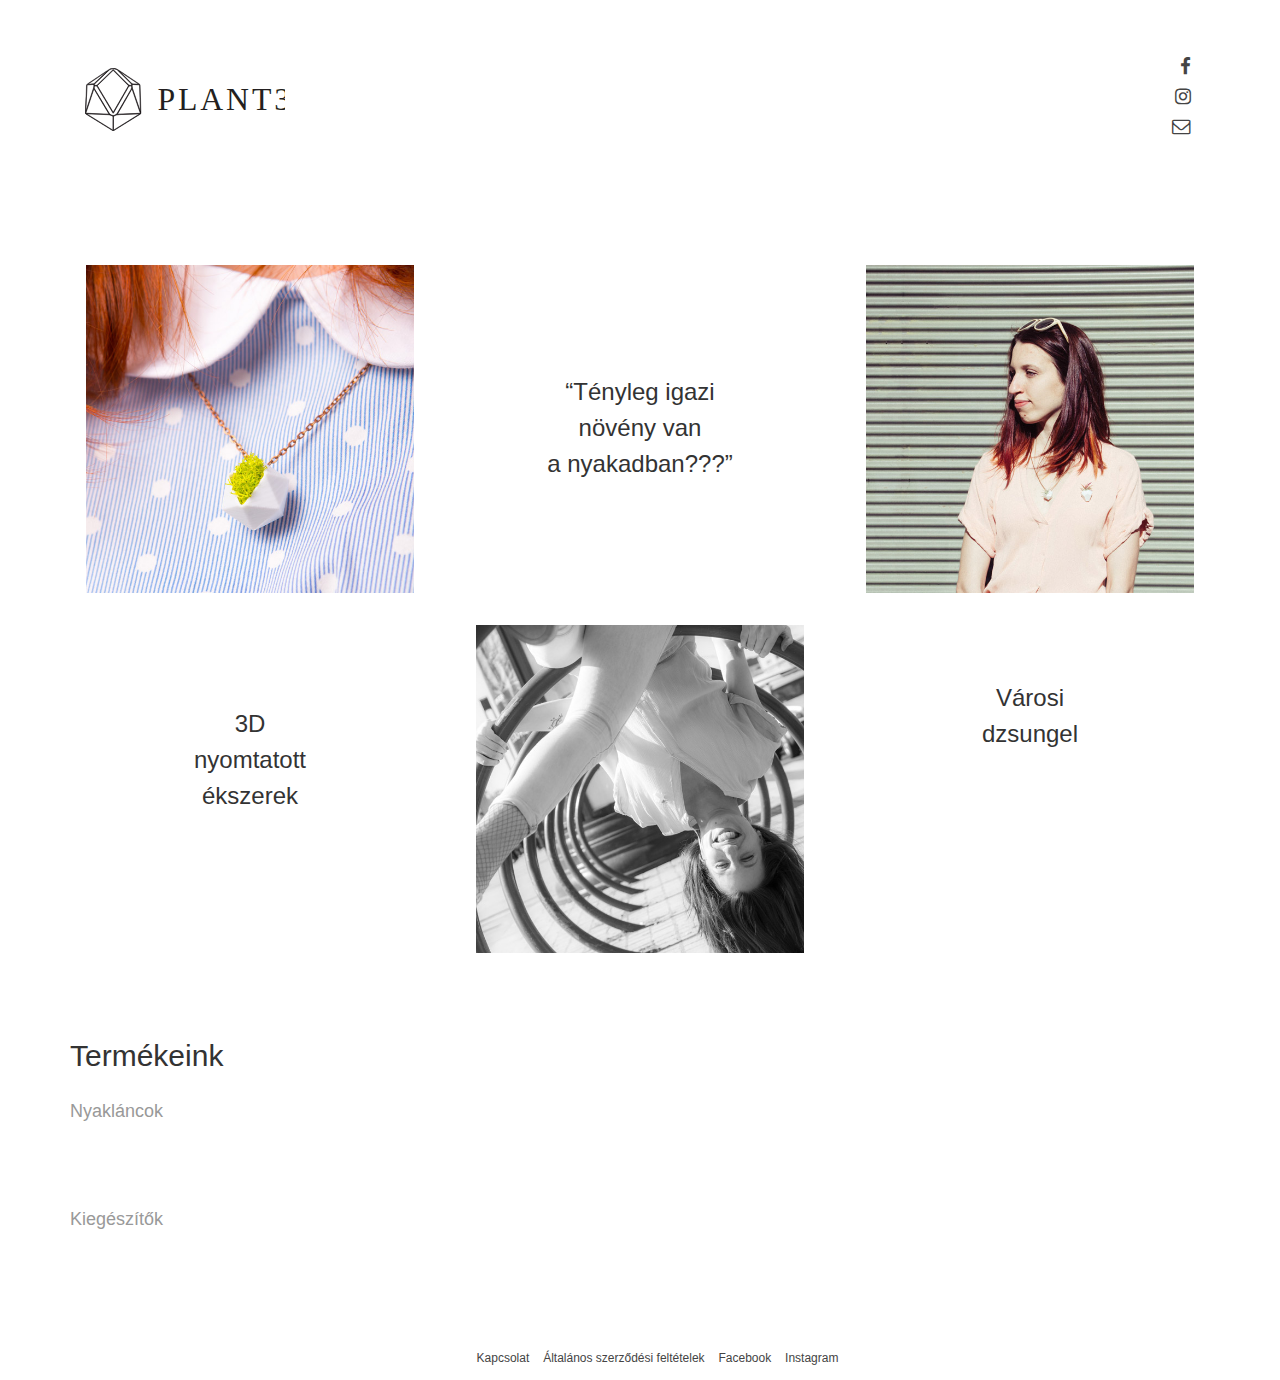
==== commit 375b8d56: "uj store" ====
--- a/index.html
+++ b/index.html
@@ -1,592 +1,463 @@
 <!DOCTYPE html>
 <html lang="en">
-
-<head>
-
+  <head>
     <meta charset="utf-8">
     <meta http-equiv="X-UA-Compatible" content="IE=edge">
     <meta name="viewport" content="width=device-width, initial-scale=1">
-    <meta name="description" content="">
-    <meta name="author" content="plant3d">
-
-    <title>PLANTED - Store</title>
-    <link rel="icon" href="img/favicon.png">
-    <!-- Bootstrap Core CSS -->
+    <!-- The above 3 meta tags *must* come first in the head; any other head content must come *after* these tags -->
+    <title>Plant3D store</title>
+
+    <!-- Bootstrap -->
     <link href="css/bootstrap.min.css" rel="stylesheet">
-
-    <!-- Custom CSS -->
-    <link href="css/store-page.css" rel="stylesheet">
-    <!-- Custom Fonts -->
-    <link href="font-awesome/css/font-awesome.min.css" rel="stylesheet" type="text/css">
-    <link href="https://fonts.googleapis.com/css?family=Work+Sans:200,300,400,500&subset=latin-ext" rel="stylesheet" type="text/css">
-
-    <!-- HTML5 Shim and Respond.js IE8 support of HTML5 elements and media queries -->
+    <link href="css/store.css" rel="stylesheet">
+  <link rel="stylesheet" href="font-awesome/css/font-awesome.min.css">
+
+    <!-- HTML5 shim and Respond.js for IE8 support of HTML5 elements and media queries -->
     <!-- WARNING: Respond.js doesn't work if you view the page via file:// -->
     <!--[if lt IE 9]>
-        <script src="https://oss.maxcdn.com/libs/html5shiv/3.7.0/html5shiv.js"></script>
-        <script src="https://oss.maxcdn.com/libs/respond.js/1.4.2/respond.min.js"></script>
+      <script src="https://oss.maxcdn.com/html5shiv/3.7.3/html5shiv.min.js"></script>
+      <script src="https://oss.maxcdn.com/respond/1.4.2/respond.min.js"></script>
     <![endif]-->
-
-</head>
-
-<body>
-
-    <!-- Header -->
+  </head>
+  <body>
     <header>
-         <div class="container">
-           <ul class="list-inline topcorner">
-             <li>
-               <a href="https://www.facebook.com/weplant3d"><i class="fa fa-facebook fa-2x" aria-hidden="true"></i>&nbsp;</a>
-             </li>
-             <li>
-               <a href="https://www.instagram.com/plant3d/"><i class="fa fa-instagram fa-2x" aria-hidden="true"></i>&nbsp;</a>
-             </li>
-             <li>
-               <a  href="contact.html" target="_top"><i class="fa fa-envelope-o fa-2x" aria-hidden="true"></i>&nbsp;</a>
-             </li>
-           </ul>
-             <div class="row">
-                 <div class="col-lg-12">
-                     <img class="img-centered" src="img/szeretnek.svg">
-                 </div>
-             </div>
-         </div>
-     </header>
-
-
-    <!-- Page Content -->
-    <div class="content-section-a">
-
-        <div class="container">
-          <div class="col-md-2 col-lg-2">
-          </div>
-                <div class="col-md-9 col-lg-9">
-                    <h1> Vedd a természetet a nyakadba</h1>
-                    <hr>
-                    <p class="lead">A plant3D egy szerethető, egyedi nyaklánc, mely a technológia és a természet szeretetének kombinációjából született meg. Szeretnénk megmutatni, hogy a kettő nem zárja ki egymást, sőt, tökéletes párost alkothatnak.</p>
-                    <div class="row">
-                                    <div class="col-md-4">
-                                        <div class="info-icon">
-                                          <img class="img-responsive img-padding" src="img/store-intro1.jpg" width="275px">
-                                        </div>
-                                    </div>
-                                    <div class="col-md-4">
-                                        <div class="info-icon">
-                                          <img class="img-responsive img-padding" src="img/store-intro2.jpg" width="275px">
-                                        </div>
-                                    </div>
-                                    <div class="col-md-4">
-                                        <div class="info-icon">
-                                          <img class="img-responsive img-padding" src="img/store-intro3.jpg" width="275px">
-                                        </div>
-                                    </div>
-                                    </div>
-                                    <p class="content-body">A medál alapja egy 3D nyomtatott ikozaéder, melyben egy apró pozsgás és léggyökeres növények kaptak helyet. A cseréplakóknak gondoskodásra és szeretetre van szükségük, így a lánc egy különleges társsá válhat viselése során. Figyelünk arra, hogy csak olyan növényeket válasszunk, melyek nem nőnek nagyra, így nem kell attól félned, hogy kinövi a lakóhelyét.</p>
-                                    <img class="img-responsive" src="img/store-intro-big.jpg">
-
-                </div>
-              </div>
-              <div class="col-md-2 col-lg-2">
+      <div class="container">
+        <div class="col-md-6">
+          <img class="left" id="logo" src="img/plant3d_logo.svg">
         </div>
-    </div>
+        <div class="col-md-6 right" id="headerlinks">
+          <p><a href="https://www.facebook.com/weplant3d"><i class="fa fa-facebook fa-lg " aria-hidden="true"></i>&nbsp;</a></p>
+          <p><a href="https://www.instagram.com/plant3d/"><i class="fa fa-instagram fa-lg " aria-hidden="true"></i>&nbsp;</a></p>
+          <p><a  href="mailto:weplant3d@gmail.com" target="_top"><i class="fa fa-envelope-o fa-lg " aria-hidden="true"></i>&nbsp;</a></p>
+        </div>
+      </div>
+    </header>
     <div class="container">
-
-
-        <div class="row">
-          <div class="col-md-2 col-lg-2">
-          </div>
-
-            <div class="col-md-9 col-lg-9">
-                <h1>Nyakláncok</h1>
-                <hr>
-                <p class="store-header">Rendeléshez kattints a Neked tetsző növényre!</p>
-
-            </div>
-            <div class="col-md-2 col-lg-2">
-            </div>
+      <!-- 6*2 block -->
+      <hr>
+      <hr>
+      <hr>
+
+      <div class="row">
+        <div class="col-md-4">
+          <img class="img-responsive padding" src="img/grid1.jpg">
         </div>
-        <!-- /.row -->
-
-        <!-- Projects Row -->
-        <div class="row">
-          <div class="col-md-2 col-lg-2">
-          </div>
-          <div class="col-md-3 col-sm-4">
-            <div id='product-component-6ef73e58966' class="product"></div>
+        <div class="col-md-4">
+          <h3 class="gridtext">“Tényleg igazi<br> növény van <br>a nyakadban???”</h3>
+        </div>
+        <div class="col-md-4">
+          <img class="img-responsive padding" src="img/grid2.jpg">
+        </div>
+      </div>
+
+      <div class="row">
+        <div class="col-md-4">
+          <h3 class="bottomgridtext">3D<br>nyomtatott<br>ékszerek</h3>
+        </div>
+        <div class="col-md-4">
+          <img class="img-responsive padding" src="img/grid3.jpg">
+        </div>
+        <div class="col-md-4">
+          <h3 class="bottomgridtext">Városi<br>dzsungel</h3>
+        </div>
+      </div>
+
+      <!-- end -->
+
+      <!-- store -->
+      <div>
+        <hr>
+        <hr>
+        <h2>Termékeink</h2>
+        <h4 class="productnameheader"> Nyakláncok</h4>
+
+      </div>
+      <div class="row">
+        <div class="col-md-3 col-sm-6">
+                      <div class="storepadding" id='product-component-ad642531d7d'></div>
+          <script type="text/javascript">
+          /*<![CDATA[*/
+
+          (function () {
+            var scriptURL = 'https://sdks.shopifycdn.com/buy-button/latest/buy-button-storefront.min.js';
+            if (window.ShopifyBuy) {
+              if (window.ShopifyBuy.UI) {
+                ShopifyBuyInit();
+              } else {
+                loadScript();
+              }
+            } else {
+              loadScript();
+            }
+
+            function loadScript() {
+              var script = document.createElement('script');
+              script.async = true;
+              script.src = scriptURL;
+              (document.getElementsByTagName('head')[0] || document.getElementsByTagName('body')[0]).appendChild(script);
+              script.onload = ShopifyBuyInit;
+            }
+
+            function ShopifyBuyInit() {
+              var client = ShopifyBuy.buildClient({
+                domain: 'weplant3d.myshopify.com',
+                apiKey: 'f6d05d4f88c730b725475f5b15c583ac',
+                appId: '6',
+              });
+
+              ShopifyBuy.UI.onReady(client).then(function (ui) {
+                ui.createComponent('product', {
+                  id: [9976512899],
+                  node: document.getElementById('product-component-ad642531d7d'),
+                  moneyFormat: '%7B%7Bamount_no_decimals_with_comma_separator%7D%7D',
+                  options: {
+            "product": {
+              "variantId": "all",
+              "width": "240px",
+              "contents": {
+                "imgWithCarousel": false,
+                "variantTitle": false,
+                "description": false,
+                "buttonWithQuantity": true,
+                "button": false,
+                "quantity": false
+              },
+              "text": {
+                "button": "Kosárba"
+              },
+              "styles": {
+                "product": {
+                  "text-align": "left",
+                  "@media (min-width: 601px)": {
+                    "max-width": "100%",
+                    "margin-left": "0",
+                    "margin-bottom": "50px"
+                  }
+                },
+                "button": {
+                  "background-color": "#8be4e4",
+                  "font-size": "15px",
+                  "padding-top": "15.5px",
+                  "padding-bottom": "15.5px",
+                  ":hover": {
+                    "background-color": "#7dcdcd"
+                  },
+                  "border-radius": "6px",
+                  ":focus": {
+                    "background-color": "#7dcdcd"
+                  }
+                },
+                "quantityInput": {
+                  "font-size": "15px",
+                  "padding-top": "15.5px",
+                  "padding-bottom": "15.5px"
+                },
+                "compareAt": {
+                  "font-size": "12px"
+                }
+              }
+            },
+            "cart": {
+              "contents": {
+                "button": true
+              },
+              "text": {
+                "title": "Kosár",
+                "total": "Részösszeg",
+                "notice": "A szállítást és a kupon kódokat a fizetésnél adhatod meg",
+                "button": "Fizetés",
+                "empty": "A kosarad üres"
+              },
+              "styles": {
+                "button": {
+                  "background-color": "#8be4e4",
+                  "font-size": "15px",
+                  "padding-top": "15.5px",
+                  "padding-bottom": "15.5px",
+                  ":hover": {
+                    "background-color": "#7dcdcd"
+                  },
+                  "border-radius": "6px",
+                  ":focus": {
+                    "background-color": "#7dcdcd"
+                  }
+                },
+                "footer": {
+                  "background-color": "#ffffff"
+                }
+              }
+            },
+            "modalProduct": {
+              "contents": {
+                "img": false,
+                "imgWithCarousel": true,
+                "variantTitle": false,
+                "buttonWithQuantity": true,
+                "button": false,
+                "quantity": false
+              },
+              "styles": {
+                "product": {
+                  "@media (min-width: 601px)": {
+                    "max-width": "100%",
+                    "margin-left": "0px",
+                    "margin-bottom": "0px"
+                  }
+                },
+                "button": {
+                  "background-color": "#8be4e4",
+                  "font-size": "15px",
+                  "padding-top": "15.5px",
+                  "padding-bottom": "15.5px",
+                  ":hover": {
+                    "background-color": "#7dcdcd"
+                  },
+                  "border-radius": "6px",
+                  ":focus": {
+                    "background-color": "#7dcdcd"
+                  }
+                },
+                "quantityInput": {
+                  "font-size": "15px",
+                  "padding-top": "15.5px",
+                  "padding-bottom": "15.5px"
+                }
+              }
+            },
+            "toggle": {
+              "styles": {
+                "toggle": {
+                  "background-color": "#8be4e4",
+                  ":hover": {
+                    "background-color": "#7dcdcd"
+                  },
+                  ":focus": {
+                    "background-color": "#7dcdcd"
+                  }
+                },
+                "count": {
+                  "color": "#ffffff",
+                  ":hover": {
+                    "color": "#ffffff"
+                  },
+                  "font-size": "15px"
+                },
+                "iconPath": {
+                  "fill": "#ffffff"
+                }
+              }
+            },
+            "productSet": {
+              "styles": {
+                "products": {
+                  "@media (min-width: 601px)": {
+                    "margin-left": "-20px"
+                  }
+                }
+              }
+            }
+          }
+                });
+              });
+            }
+          })();
+          /*]]>*/
+          </script>
+        </div>
+        <div class="col-md-3 col-sm-6">
+           <div class="storepadding" id='product-component-3b71dc841d3'></div>
+
 <script type="text/javascript">
 /*<![CDATA[*/
 
 (function () {
-var scriptURL = 'https://sdks.shopifycdn.com/buy-button/latest/buy-button-storefront.min.js';
-if (window.ShopifyBuy) {
-if (window.ShopifyBuy.UI) {
-ShopifyBuyInit();
-} else {
-loadScript();
+  var scriptURL = 'buy-button-storefront.min.js';
+  if (window.ShopifyBuy) {
+    if (window.ShopifyBuy.UI) {
+      ShopifyBuyInit();
+    } else {
+      loadScript();
+    }
+  } else {
+    loadScript();
+  }
+
+  function loadScript() {
+    var script = document.createElement('script');
+    script.async = true;
+    script.src = scriptURL;
+    (document.getElementsByTagName('head')[0] || document.getElementsByTagName('body')[0]).appendChild(script);
+    script.onload = ShopifyBuyInit;
+  }
+
+  function ShopifyBuyInit() {
+    var client = ShopifyBuy.buildClient({
+      domain: 'weplant3d.myshopify.com',
+      apiKey: 'f6d05d4f88c730b725475f5b15c583ac',
+      appId: '6',
+    });
+
+    ShopifyBuy.UI.onReady(client).then(function (ui) {
+      ui.createComponent('product', {
+        id: [9986045763],
+        node: document.getElementById('product-component-3b71dc841d3'),
+        moneyFormat: '%7B%7Bamount_no_decimals_with_comma_separator%7D%7D',
+        options: {
+  "product": {
+    "variantId": "all",
+    "width": "240px",
+    "contents": {
+      "imgWithCarousel": false,
+      "variantTitle": false,
+      "description": false,
+      "buttonWithQuantity": true,
+      "button": false,
+      "quantity": false
+    },
+    "text": {
+      "button": "Kosárba"
+    },
+    "styles": {
+      "product": {
+        "text-align": "left",
+        "@media (min-width: 601px)": {
+          "max-width": "100%",
+          "margin-left": "0",
+          "margin-bottom": "50px"
+        }
+      },
+      "button": {
+        "background-color": "#8be4e4",
+        "font-size": "15px",
+        "padding-top": "15.5px",
+        "padding-bottom": "15.5px",
+        ":hover": {
+          "background-color": "#7dcdcd"
+        },
+        "border-radius": "6px",
+        ":focus": {
+          "background-color": "#7dcdcd"
+        }
+      },
+      "quantityInput": {
+        "font-size": "15px",
+        "padding-top": "15.5px",
+        "padding-bottom": "15.5px"
+      },
+      "compareAt": {
+        "font-size": "12px"
+      }
+    }
+  },
+  "cart": {
+    "contents": {
+      "button": true
+    },
+    "text": {
+      "title": "Kosár",
+      "total": "Részösszeg",
+      "notice": "A szállítást és a kupon kódokat a fizetésnél adhatod meg",
+      "button": "Fizetés",
+      "empty": "A kosarad üres"
+    },
+    "styles": {
+      "button": {
+        "background-color": "#8be4e4",
+        "font-size": "15px",
+        "padding-top": "15.5px",
+        "padding-bottom": "15.5px",
+        ":hover": {
+          "background-color": "#7dcdcd"
+        },
+        "border-radius": "6px",
+        ":focus": {
+          "background-color": "#7dcdcd"
+        }
+      },
+      "footer": {
+        "background-color": "#ffffff"
+      }
+    }
+  },
+  "modalProduct": {
+    "contents": {
+      "img": false,
+      "imgWithCarousel": true,
+      "variantTitle": false,
+      "buttonWithQuantity": true,
+      "button": false,
+      "quantity": false
+    },
+    "styles": {
+      "product": {
+        "@media (min-width: 601px)": {
+          "max-width": "100%",
+          "margin-left": "0px",
+          "margin-bottom": "0px"
+        }
+      },
+      "button": {
+        "background-color": "#8be4e4",
+        "font-size": "15px",
+        "padding-top": "15.5px",
+        "padding-bottom": "15.5px",
+        ":hover": {
+          "background-color": "#7dcdcd"
+        },
+        "border-radius": "6px",
+        ":focus": {
+          "background-color": "#7dcdcd"
+        }
+      },
+      "quantityInput": {
+        "font-size": "15px",
+        "padding-top": "15.5px",
+        "padding-bottom": "15.5px"
+      }
+    }
+  },
+  "toggle": {
+    "styles": {
+      "toggle": {
+        "background-color": "#8be4e4",
+        ":hover": {
+          "background-color": "#7dcdcd"
+        },
+        ":focus": {
+          "background-color": "#7dcdcd"
+        }
+      },
+      "count": {
+        "color": "#ffffff",
+        ":hover": {
+          "color": "#ffffff"
+        },
+        "font-size": "15px"
+      },
+      "iconPath": {
+        "fill": "#ffffff"
+      }
+    }
+  },
+  "productSet": {
+    "styles": {
+      "products": {
+        "@media (min-width: 601px)": {
+          "margin-left": "-20px"
+        }
+      }
+    }
+  }
 }
-} else {
-loadScript();
-}
-
-function loadScript() {
-var script = document.createElement('script');
-script.async = true;
-script.src = scriptURL;
-(document.getElementsByTagName('head')[0] || document.getElementsByTagName('body')[0]).appendChild(script);
-script.onload = ShopifyBuyInit;
-}
-
-function ShopifyBuyInit() {
-var client = ShopifyBuy.buildClient({
-domain: 'weplant3d.myshopify.com',
-apiKey: 'f6d05d4f88c730b725475f5b15c583ac',
-appId: '6',
-});
-
-ShopifyBuy.UI.onReady(client).then(function (ui) {
-ui.createComponent('product', {
-id: [9976512899],
-node: document.getElementById('product-component-6ef73e58966'),
-moneyFormat: '%7B%7Bamount_no_decimals_with_comma_separator%7D%7D',
-options: {
-"product": {
-"variantId": "all",
-"contents": {
-"imgWithCarousel": false,
-"variantTitle": false,
-"description": false,
-"buttonWithQuantity": false,
-"quantity": false
-},
-"text": {
-"button": "Kosárba"
-},
-"styles": {
-"product": {
-"@media (min-width: 601px)": {
-"max-width": "100%",
-"margin-left": "0",
-"margin-bottom": "50px"
-}
-},
-"button": {
-"background-color": "#5cd7fd",
-":hover": {
-"background-color": "#53c2e4"
-},
-"border-radius": "6px",
-":focus": {
-"background-color": "#53c2e4"
-}
-},
-"compareAt": {
-"font-size": "12px"
-}
-}
-},
-"cart": {
-"contents": {
-"button": true
-},
-"text": {
-"title": "Kosár",
-"total": "Részösszeg",
-"notice": "A szállítást és a kupon kódokat a fizetésnél adhatod meg",
-"button": "Fizetés",
-"empty": "A kosarad üres"
-},
-"styles": {
-"button": {
-"background-color": "#5cd7fd",
-":hover": {
-"background-color": "#53c2e4"
-},
-"border-radius": "6px",
-":focus": {
-"background-color": "#53c2e4"
-}
-},
-"footer": {
-"background-color": "#ffffff"
-}
-}
-},
-"modalProduct": {
-"contents": {
-"img": false,
-"imgWithCarousel": true,
-"variantTitle": false,
-"buttonWithQuantity": true,
-"button": false,
-"quantity": false
-},
-"styles": {
-"product": {
-"@media (min-width: 601px)": {
-"max-width": "100%",
-"margin-left": "0px",
-"margin-bottom": "0px"
-}
-},
-"button": {
-"background-color": "#5cd7fd",
-":hover": {
-"background-color": "#53c2e4"
-},
-"border-radius": "6px",
-":focus": {
-"background-color": "#53c2e4"
-}
-}
-}
-},
-"toggle": {
-"styles": {
-"toggle": {
-"background-color": "#5cd7fd",
-":hover": {
-"background-color": "#53c2e4"
-},
-":focus": {
-"background-color": "#53c2e4"
-}
-}
-}
-},
-"productSet": {
-"styles": {
-"products": {
-"@media (min-width: 601px)": {
-"margin-left": "-20px"
-}
-}
-}
-}
-}
-});
-});
-}
+      });
+    });
+  }
 })();
 /*]]>*/
 </script>
-          </div>
-          <div class="col-md-3 col-sm-4">
-                                <div id='product-component-965c78608c5' class="product"></div>
-                    <script type="text/javascript">
-                    /*<![CDATA[*/
-
-                    (function () {
-                    var scriptURL = 'https://sdks.shopifycdn.com/buy-button/latest/buy-button-storefront.min.js';
-                    if (window.ShopifyBuy) {
-                    if (window.ShopifyBuy.UI) {
-                    ShopifyBuyInit();
-                    } else {
-                    loadScript();
-                    }
-                    } else {
-                    loadScript();
-                    }
-
-                    function loadScript() {
-                    var script = document.createElement('script');
-                    script.async = true;
-                    script.src = scriptURL;
-                    (document.getElementsByTagName('head')[0] || document.getElementsByTagName('body')[0]).appendChild(script);
-                    script.onload = ShopifyBuyInit;
-                    }
-
-                    function ShopifyBuyInit() {
-                    var client = ShopifyBuy.buildClient({
-                    domain: 'weplant3d.myshopify.com',
-                    apiKey: 'f6d05d4f88c730b725475f5b15c583ac',
-                    appId: '6',
-                    });
-
-                    ShopifyBuy.UI.onReady(client).then(function (ui) {
-                    ui.createComponent('product', {
-                     id: [9976529411],
-                     node: document.getElementById('product-component-965c78608c5'),
-                     moneyFormat: '%7B%7Bamount_no_decimals_with_comma_separator%7D%7D',
-                     options: {
-                    "product": {
-                    "variantId": "all",
-                    "contents": {
-                    "imgWithCarousel": false,
-                    "variantTitle": false,
-                    "description": false,
-                    "buttonWithQuantity": true,
-                    "button": false,
-                    "quantity": false
-                    },
-                    "text": {
-                    "button": "KOSÁRBA"
-                    },
-                    "styles": {
-                    "product": {
-                     "@media (min-width: 601px)": {
-                       "max-width": "100%",
-                       "margin-left": "0",
-                       "margin-bottom": "50px"
-                     }
-                    },
-                    "button": {
-                     "background-color": "#5cd7fd",
-                     ":hover": {
-                       "background-color": "#53c2e4"
-                     },
-                     "border-radius": "6px",
-                     ":focus": {
-                       "background-color": "#53c2e4"
-                     }
-                    },
-                    "compareAt": {
-                     "font-size": "12px"
-                    }
-                    }
-                    },
-                    "cart": {
-                    "contents": {
-                    "button": true
-                    },
-                    "styles": {
-                    "button": {
-                     "background-color": "#5cd7fd",
-                     ":hover": {
-                       "background-color": "#53c2e4"
-                     },
-                     "border-radius": "6px",
-                     ":focus": {
-                       "background-color": "#53c2e4"
-                     }
-                    },
-                    "footer": {
-                     "background-color": "#ffffff"
-                    }
-                    }
-                    },
-                    "modalProduct": {
-                    "contents": {
-                    "img": false,
-                    "imgWithCarousel": true,
-                    "variantTitle": false,
-                    "buttonWithQuantity": true,
-                    "button": false,
-                    "quantity": false
-                    },
-                    "styles": {
-                    "product": {
-                     "@media (min-width: 601px)": {
-                       "max-width": "100%",
-                       "margin-left": "0px",
-                       "margin-bottom": "0px"
-                     }
-                    },
-                    "button": {
-                     "background-color": "#5cd7fd",
-                     ":hover": {
-                       "background-color": "#53c2e4"
-                     },
-                     "border-radius": "6px",
-                     ":focus": {
-                       "background-color": "#53c2e4"
-                     }
-                    }
-                    }
-                    },
-                    "toggle": {
-                    "styles": {
-                    "toggle": {
-                     "background-color": "#5cd7fd",
-                     ":hover": {
-                       "background-color": "#53c2e4"
-                     },
-                     ":focus": {
-                       "background-color": "#53c2e4"
-                     }
-                    }
-                    }
-                    },
-                    "productSet": {
-                    "styles": {
-                    "products": {
-                     "@media (min-width: 601px)": {
-                       "margin-left": "-20px"
-                     }
-                    }
-                    }
-                    }
-                    }
-                    });
-                    });
-                    }
-                    })();
-                    /*]]>*/
-                    </script>
-               </div>
-
-          <div class="col-md-3 col-sm-4">
-                          <div id='product-component-b2b61605a80' class="product"></div>
-                <script type="text/javascript">
-                /*<![CDATA[*/
-
-                (function () {
-                  var scriptURL = 'https://sdks.shopifycdn.com/buy-button/latest/buy-button-storefront.min.js';
-                  if (window.ShopifyBuy) {
-                    if (window.ShopifyBuy.UI) {
-                      ShopifyBuyInit();
-                    } else {
-                      loadScript();
-                    }
-                  } else {
-                    loadScript();
-                  }
-
-                  function loadScript() {
-                    var script = document.createElement('script');
-                    script.async = true;
-                    script.src = scriptURL;
-                    (document.getElementsByTagName('head')[0] || document.getElementsByTagName('body')[0]).appendChild(script);
-                    script.onload = ShopifyBuyInit;
-                  }
-
-                  function ShopifyBuyInit() {
-                    var client = ShopifyBuy.buildClient({
-                      domain: 'weplant3d.myshopify.com',
-                      apiKey: 'f6d05d4f88c730b725475f5b15c583ac',
-                      appId: '6',
-                    });
-
-                    ShopifyBuy.UI.onReady(client).then(function (ui) {
-                      ui.createComponent('product', {
-                        id: [9986045763],
-                        node: document.getElementById('product-component-b2b61605a80'),
-                        moneyFormat: '%7B%7Bamount_no_decimals_with_comma_separator%7D%7D',
-                        options: {
-                  "product": {
-                    "variantId": "all",
-                    "contents": {
-                      "imgWithCarousel": false,
-                      "variantTitle": false,
-                      "description": false,
-                      "buttonWithQuantity": false,
-                      "quantity": false
-                    },
-                    "styles": {
-                      "product": {
-                        "@media (min-width: 601px)": {
-                          "max-width": "100%",
-                          "margin-left": "0",
-                          "margin-bottom": "50px"
-                        }
-                      },
-                      "button": {
-                        "background-color": "#5cd7fd",
-                        ":hover": {
-                          "background-color": "#53c2e4"
-                        },
-                        "border-radius": "6px",
-                        ":focus": {
-                          "background-color": "#53c2e4"
-                        }
-                      },
-                      "compareAt": {
-                        "font-size": "12px"
-                      }
-                    }
-                  },
-                  "cart": {
-                    "contents": {
-                      "button": true
-                    },
-                    "styles": {
-                      "button": {
-                        "background-color": "#5cd7fd",
-                        ":hover": {
-                          "background-color": "#53c2e4"
-                        },
-                        "border-radius": "6px",
-                        ":focus": {
-                          "background-color": "#53c2e4"
-                        }
-                      },
-                      "footer": {
-                        "background-color": "#ffffff"
-                      }
-                    }
-                  },
-                  "modalProduct": {
-                    "contents": {
-                      "img": false,
-                      "imgWithCarousel": true,
-                      "variantTitle": false,
-                      "buttonWithQuantity": true,
-                      "button": false,
-                      "quantity": false
-                    },
-                    "styles": {
-                      "product": {
-                        "@media (min-width: 601px)": {
-                          "max-width": "100%",
-                          "margin-left": "0px",
-                          "margin-bottom": "0px"
-                        }
-                      },
-                      "button": {
-                        "background-color": "#5cd7fd",
-                        ":hover": {
-                          "background-color": "#53c2e4"
-                        },
-                        "border-radius": "6px",
-                        ":focus": {
-                          "background-color": "#53c2e4"
-                        }
-                      }
-                    }
-                  },
-                  "toggle": {
-                    "styles": {
-                      "toggle": {
-                        "background-color": "#5cd7fd",
-                        ":hover": {
-                          "background-color": "#53c2e4"
-                        },
-                        ":focus": {
-                          "background-color": "#53c2e4"
-                        }
-                      }
-                    }
-                  },
-                  "productSet": {
-                    "styles": {
-                      "products": {
-                        "@media (min-width: 601px)": {
-                          "margin-left": "-20px"
-                        }
-                      }
-                    }
-                  }
-                }
-                      });
-                    });
-                  }
-                })();
-                /*]]>*/
-                </script>
-          </div>
-
-            <div class="col-md-2 col-lg-2">
-            </div>
         </div>
-
-        <!-- /.row -->
-
-        <!-- Projects Row -->
-        <div class="row">
-          <div class="col-md-2 col-lg-2">
-          </div>
-          <div class="col-md-3 col-sm-4">
-            <div class="product">
-            <div id='product-component-74146431b41'></div>
+        <div class="col-md-3 col-sm-6">
+           <div class="storepadding" id='product-component-3a3b18d4f08'></div>
 <script type="text/javascript">
 /*<![CDATA[*/
 
@@ -619,21 +490,27 @@
 
     ShopifyBuy.UI.onReady(client).then(function (ui) {
       ui.createComponent('product', {
-        id: [9986318147],
-        node: document.getElementById('product-component-74146431b41'),
+        id: [10448185347],
+        node: document.getElementById('product-component-3a3b18d4f08'),
         moneyFormat: '%7B%7Bamount_no_decimals_with_comma_separator%7D%7D',
         options: {
   "product": {
     "variantId": "all",
+    "width": "240px",
     "contents": {
       "imgWithCarousel": false,
       "variantTitle": false,
       "description": false,
-      "buttonWithQuantity": false,
+      "buttonWithQuantity": true,
+      "button": false,
       "quantity": false
     },
+    "text": {
+      "button": "Kosárba"
+    },
     "styles": {
       "product": {
+        "text-align": "left",
         "@media (min-width: 601px)": {
           "max-width": "100%",
           "margin-left": "0",
@@ -641,14 +518,22 @@
         }
       },
       "button": {
-        "background-color": "#5cd7fd",
-        ":hover": {
-          "background-color": "#53c2e4"
-        },
-        "border-radius": "6px",
-        ":focus": {
-          "background-color": "#53c2e4"
-        }
+        "background-color": "#8be4e4",
+        "font-size": "15px",
+        "padding-top": "15.5px",
+        "padding-bottom": "15.5px",
+        ":hover": {
+          "background-color": "#7dcdcd"
+        },
+        "border-radius": "6px",
+        ":focus": {
+          "background-color": "#7dcdcd"
+        }
+      },
+      "quantityInput": {
+        "font-size": "15px",
+        "padding-top": "15.5px",
+        "padding-bottom": "15.5px"
       },
       "compareAt": {
         "font-size": "12px"
@@ -659,15 +544,25 @@
     "contents": {
       "button": true
     },
-    "styles": {
-      "button": {
-        "background-color": "#5cd7fd",
-        ":hover": {
-          "background-color": "#53c2e4"
-        },
-        "border-radius": "6px",
-        ":focus": {
-          "background-color": "#53c2e4"
+    "text": {
+      "title": "Kosár",
+      "total": "Részösszeg",
+      "notice": "A szállítást és a kupon kódokat a fizetésnél adhatod meg",
+      "button": "Fizetés",
+      "empty": "A kosarad üres"
+    },
+    "styles": {
+      "button": {
+        "background-color": "#8be4e4",
+        "font-size": "15px",
+        "padding-top": "15.5px",
+        "padding-bottom": "15.5px",
+        ":hover": {
+          "background-color": "#7dcdcd"
+        },
+        "border-radius": "6px",
+        ":focus": {
+          "background-color": "#7dcdcd"
         }
       },
       "footer": {
@@ -693,27 +588,45 @@
         }
       },
       "button": {
-        "background-color": "#5cd7fd",
-        ":hover": {
-          "background-color": "#53c2e4"
-        },
-        "border-radius": "6px",
-        ":focus": {
-          "background-color": "#53c2e4"
-        }
+        "background-color": "#8be4e4",
+        "font-size": "15px",
+        "padding-top": "15.5px",
+        "padding-bottom": "15.5px",
+        ":hover": {
+          "background-color": "#7dcdcd"
+        },
+        "border-radius": "6px",
+        ":focus": {
+          "background-color": "#7dcdcd"
+        }
+      },
+      "quantityInput": {
+        "font-size": "15px",
+        "padding-top": "15.5px",
+        "padding-bottom": "15.5px"
       }
     }
   },
   "toggle": {
     "styles": {
       "toggle": {
-        "background-color": "#5cd7fd",
-        ":hover": {
-          "background-color": "#53c2e4"
-        },
-        ":focus": {
-          "background-color": "#53c2e4"
-        }
+        "background-color": "#8be4e4",
+        ":hover": {
+          "background-color": "#7dcdcd"
+        },
+        ":focus": {
+          "background-color": "#7dcdcd"
+        }
+      },
+      "count": {
+        "color": "#ffffff",
+        ":hover": {
+          "color": "#ffffff"
+        },
+        "font-size": "15px"
+      },
+      "iconPath": {
+        "fill": "#ffffff"
       }
     }
   },
@@ -733,643 +646,994 @@
 })();
 /*]]>*/
 </script>
-</div>
-
-               </div>
-
-          <div class="col-md-3 col-sm-4">
-            <a href="https://docs.google.com/forms/d/e/1FAIpQLSeFBGgUCiU_EPnKmVBMzwemQzbyhu8M6BHHsqko9foJ8gaOcA/viewform?entry.1877024659=Tillandsia+funckiana&entry.1047389961&entry.1667615846&entry.1903821581" class="portfolio-box">
-                <img src="img/5.jpg" class="img-responsive" alt="">
-                <div class="portfolio-box-caption">
-                    <div class="portfolio-box-caption-content">
-                      <div class="project-name">
-                          Tillandsia funckiana
-                      </div>
-                        <div class="project-category text-faded">
-                            Léggyökeres
-                        </div>
-                    </div>
-                    <div class="project-price">
-                        Ára: 4500 Ft
-                    </div>
-                </div>
-            </a>
-                    </div>
-
-            <div class="col-md-3 col-sm-4">
-              <a href="https://docs.google.com/forms/d/e/1FAIpQLSeFBGgUCiU_EPnKmVBMzwemQzbyhu8M6BHHsqko9foJ8gaOcA/viewform?entry.1877024659=K%C3%B6vir%C3%B3zsa&entry.348224438&entry.1047389961&entry.1903821581&entry.1667615846" class="portfolio-box">
-                  <img src="img/6.jpg" class="img-responsive" alt="">
-                  <div class="portfolio-box-caption">
-                      <div class="portfolio-box-caption-content">
-                        <div class="project-name">
-                            Kövirózsa
-                        </div>
-                          <div class="project-category text-faded">
-                              Pozsgás
-                          </div>
-                      </div>
-                      <div class="project-price">
-                          Ára: 4500 Ft
-                      </div>
-                  </div>
-              </a>
-            </div>
-            <div class="col-md-2 col-lg-2">
-            </div>
         </div>
-        <!-- /.row -->
-        <div class="row">
-          <div class="col-md-2 col-lg-2">
-          </div>
-
-            <div class="col-md-9 col-lg-9">
-                <h1>Gyűrűk</h1>
-                <hr>
-                <p class="store-header">Rendeléshez kattints a Neked tetsző növényre!</p>
-
-            </div>
-            <div class="col-md-2 col-lg-2">
-            </div>
+        <div class="col-md-3 col-sm-6">
+           <div class="storepadding" id='product-component-d573880590b'></div>
+<script type="text/javascript">
+/*<![CDATA[*/
+
+(function () {
+  var scriptURL = 'https://sdks.shopifycdn.com/buy-button/latest/buy-button-storefront.min.js';
+  if (window.ShopifyBuy) {
+    if (window.ShopifyBuy.UI) {
+      ShopifyBuyInit();
+    } else {
+      loadScript();
+    }
+  } else {
+    loadScript();
+  }
+
+  function loadScript() {
+    var script = document.createElement('script');
+    script.async = true;
+    script.src = scriptURL;
+    (document.getElementsByTagName('head')[0] || document.getElementsByTagName('body')[0]).appendChild(script);
+    script.onload = ShopifyBuyInit;
+  }
+
+  function ShopifyBuyInit() {
+    var client = ShopifyBuy.buildClient({
+      domain: 'weplant3d.myshopify.com',
+      apiKey: 'f6d05d4f88c730b725475f5b15c583ac',
+      appId: '6',
+    });
+
+    ShopifyBuy.UI.onReady(client).then(function (ui) {
+      ui.createComponent('product', {
+        id: [10448282115],
+        node: document.getElementById('product-component-d573880590b'),
+        moneyFormat: '%7B%7Bamount_no_decimals_with_comma_separator%7D%7D',
+        options: {
+  "product": {
+    "variantId": "all",
+    "width": "240px",
+    "contents": {
+      "imgWithCarousel": false,
+      "variantTitle": false,
+      "description": false,
+      "buttonWithQuantity": true,
+      "button": false,
+      "quantity": false
+    },
+    "text": {
+      "button": "Kosárba"
+    },
+    "styles": {
+      "product": {
+        "text-align": "left",
+        "@media (min-width: 601px)": {
+          "max-width": "100%",
+          "margin-left": "0",
+          "margin-bottom": "50px"
+        }
+      },
+      "button": {
+        "background-color": "#8be4e4",
+        "font-size": "15px",
+        "padding-top": "15.5px",
+        "padding-bottom": "15.5px",
+        ":hover": {
+          "background-color": "#7dcdcd"
+        },
+        "border-radius": "6px",
+        ":focus": {
+          "background-color": "#7dcdcd"
+        }
+      },
+      "quantityInput": {
+        "font-size": "15px",
+        "padding-top": "15.5px",
+        "padding-bottom": "15.5px"
+      },
+      "compareAt": {
+        "font-size": "12px"
+      }
+    }
+  },
+  "cart": {
+    "contents": {
+      "button": true
+    },
+    "text": {
+      "title": "Kosár",
+      "total": "Részösszeg",
+      "notice": "A szállítást és a kupon kódokat a fizetésnél adhatod meg",
+      "button": "Fizetés",
+      "empty": "A kosarad üres"
+    },
+    "styles": {
+      "button": {
+        "background-color": "#8be4e4",
+        "font-size": "15px",
+        "padding-top": "15.5px",
+        "padding-bottom": "15.5px",
+        ":hover": {
+          "background-color": "#7dcdcd"
+        },
+        "border-radius": "6px",
+        ":focus": {
+          "background-color": "#7dcdcd"
+        }
+      },
+      "footer": {
+        "background-color": "#ffffff"
+      }
+    }
+  },
+  "modalProduct": {
+    "contents": {
+      "img": false,
+      "imgWithCarousel": true,
+      "variantTitle": false,
+      "buttonWithQuantity": true,
+      "button": false,
+      "quantity": false
+    },
+    "styles": {
+      "product": {
+        "@media (min-width: 601px)": {
+          "max-width": "100%",
+          "margin-left": "0px",
+          "margin-bottom": "0px"
+        }
+      },
+      "button": {
+        "background-color": "#8be4e4",
+        "font-size": "15px",
+        "padding-top": "15.5px",
+        "padding-bottom": "15.5px",
+        ":hover": {
+          "background-color": "#7dcdcd"
+        },
+        "border-radius": "6px",
+        ":focus": {
+          "background-color": "#7dcdcd"
+        }
+      },
+      "quantityInput": {
+        "font-size": "15px",
+        "padding-top": "15.5px",
+        "padding-bottom": "15.5px"
+      }
+    }
+  },
+  "toggle": {
+    "styles": {
+      "toggle": {
+        "background-color": "#8be4e4",
+        ":hover": {
+          "background-color": "#7dcdcd"
+        },
+        ":focus": {
+          "background-color": "#7dcdcd"
+        }
+      },
+      "count": {
+        "color": "#ffffff",
+        ":hover": {
+          "color": "#ffffff"
+        },
+        "font-size": "15px"
+      },
+      "iconPath": {
+        "fill": "#ffffff"
+      }
+    }
+  },
+  "productSet": {
+    "styles": {
+      "products": {
+        "@media (min-width: 601px)": {
+          "margin-left": "-20px"
+        }
+      }
+    }
+  }
+}
+      });
+    });
+  }
+})();
+/*]]>*/
+</script>
+    </div>
+    </div>
+
+       <div>
+       <hr>
+
+      <h4 class="productnameheader"> Kiegészítők</h4>
+      </div>
+
+      <div class="row">
+        <div class="col-md-3 col-sm-6">
+         <div class="storepadding" id='product-component-caceeb98cd8'></div>
+<script type="text/javascript">
+/*<![CDATA[*/
+
+(function () {
+  var scriptURL = 'https://sdks.shopifycdn.com/buy-button/latest/buy-button-storefront.min.js';
+  if (window.ShopifyBuy) {
+    if (window.ShopifyBuy.UI) {
+      ShopifyBuyInit();
+    } else {
+      loadScript();
+    }
+  } else {
+    loadScript();
+  }
+
+  function loadScript() {
+    var script = document.createElement('script');
+    script.async = true;
+    script.src = scriptURL;
+    (document.getElementsByTagName('head')[0] || document.getElementsByTagName('body')[0]).appendChild(script);
+    script.onload = ShopifyBuyInit;
+  }
+
+  function ShopifyBuyInit() {
+    var client = ShopifyBuy.buildClient({
+      domain: 'weplant3d.myshopify.com',
+      apiKey: 'f6d05d4f88c730b725475f5b15c583ac',
+      appId: '6',
+    });
+
+    ShopifyBuy.UI.onReady(client).then(function (ui) {
+      ui.createComponent('product', {
+        id: [9976573251],
+        node: document.getElementById('product-component-caceeb98cd8'),
+        moneyFormat: '%7B%7Bamount_no_decimals_with_comma_separator%7D%7D',
+        options: {
+  "product": {
+    "variantId": "all",
+    "width": "240px",
+    "contents": {
+      "imgWithCarousel": false,
+      "variantTitle": false,
+      "description": false,
+      "buttonWithQuantity": true,
+      "button": false,
+      "quantity": false
+    },
+    "text": {
+      "button": "Kosárba"
+    },
+    "styles": {
+      "product": {
+        "text-align": "left",
+        "@media (min-width: 601px)": {
+          "max-width": "100%",
+          "margin-left": "0",
+          "margin-bottom": "50px"
+        }
+      },
+      "button": {
+        "background-color": "#8be4e4",
+        "font-size": "15px",
+        "padding-top": "15.5px",
+        "padding-bottom": "15.5px",
+        ":hover": {
+          "background-color": "#7dcdcd"
+        },
+        "border-radius": "6px",
+        ":focus": {
+          "background-color": "#7dcdcd"
+        }
+      },
+      "quantityInput": {
+        "font-size": "15px",
+        "padding-top": "15.5px",
+        "padding-bottom": "15.5px"
+      },
+      "compareAt": {
+        "font-size": "12px"
+      }
+    }
+  },
+  "cart": {
+    "contents": {
+      "button": true
+    },
+    "text": {
+      "title": "Kosár",
+      "total": "Részösszeg",
+      "notice": "A szállítást és a kupon kódokat a fizetésnél adhatod meg",
+      "button": "Fizetés",
+      "empty": "A kosarad üres"
+    },
+    "styles": {
+      "button": {
+        "background-color": "#8be4e4",
+        "font-size": "15px",
+        "padding-top": "15.5px",
+        "padding-bottom": "15.5px",
+        ":hover": {
+          "background-color": "#7dcdcd"
+        },
+        "border-radius": "6px",
+        ":focus": {
+          "background-color": "#7dcdcd"
+        }
+      },
+      "footer": {
+        "background-color": "#ffffff"
+      }
+    }
+  },
+  "modalProduct": {
+    "contents": {
+      "img": false,
+      "imgWithCarousel": true,
+      "variantTitle": false,
+      "buttonWithQuantity": true,
+      "button": false,
+      "quantity": false
+    },
+    "styles": {
+      "product": {
+        "@media (min-width: 601px)": {
+          "max-width": "100%",
+          "margin-left": "0px",
+          "margin-bottom": "0px"
+        }
+      },
+      "button": {
+        "background-color": "#8be4e4",
+        "font-size": "15px",
+        "padding-top": "15.5px",
+        "padding-bottom": "15.5px",
+        ":hover": {
+          "background-color": "#7dcdcd"
+        },
+        "border-radius": "6px",
+        ":focus": {
+          "background-color": "#7dcdcd"
+        }
+      },
+      "quantityInput": {
+        "font-size": "15px",
+        "padding-top": "15.5px",
+        "padding-bottom": "15.5px"
+      }
+    }
+  },
+  "toggle": {
+    "styles": {
+      "toggle": {
+        "background-color": "#8be4e4",
+        ":hover": {
+          "background-color": "#7dcdcd"
+        },
+        ":focus": {
+          "background-color": "#7dcdcd"
+        }
+      },
+      "count": {
+        "color": "#ffffff",
+        ":hover": {
+          "color": "#ffffff"
+        },
+        "font-size": "15px"
+      },
+      "iconPath": {
+        "fill": "#ffffff"
+      }
+    }
+  },
+  "productSet": {
+    "styles": {
+      "products": {
+        "@media (min-width: 601px)": {
+          "margin-left": "-20px"
+        }
+      }
+    }
+  }
+}
+      });
+    });
+  }
+})();
+/*]]>*/
+</script>
         </div>
-
-        <div class="row">
-          <div class="col-md-2 col-lg-2">
-          </div>
-          <div class="col-md-3 col-sm-4">
-                            <div id='product-component-093d66dfd4f'class="product"></div>
-                <script type="text/javascript">
-                /*<![CDATA[*/
-
-                (function () {
-                var scriptURL = 'https://sdks.shopifycdn.com/buy-button/latest/buy-button-storefront.min.js';
-                if (window.ShopifyBuy) {
-                if (window.ShopifyBuy.UI) {
-                ShopifyBuyInit();
-                } else {
-                loadScript();
-                }
-                } else {
-                loadScript();
-                }
-
-                function loadScript() {
-                var script = document.createElement('script');
-                script.async = true;
-                script.src = scriptURL;
-                (document.getElementsByTagName('head')[0] || document.getElementsByTagName('body')[0]).appendChild(script);
-                script.onload = ShopifyBuyInit;
-                }
-
-                function ShopifyBuyInit() {
-                var client = ShopifyBuy.buildClient({
-                domain: 'weplant3d.myshopify.com',
-                apiKey: 'f6d05d4f88c730b725475f5b15c583ac',
-                appId: '6',
-                });
-
-                ShopifyBuy.UI.onReady(client).then(function (ui) {
-                ui.createComponent('product', {
-                id: [9976573251],
-                node: document.getElementById('product-component-093d66dfd4f'),
-                moneyFormat: '%7B%7Bamount_no_decimals_with_comma_separator%7D%7D',
-                options: {
-                "product": {
-                "variantId": "all",
-                "contents": {
-                "imgWithCarousel": false,
-                "variantTitle": false,
-                "description": false,
-                "buttonWithQuantity": false,
-                "quantity": false
-                },
-                "styles": {
-                "product": {
-                "@media (min-width: 601px)": {
-                "max-width": "100%",
-                "margin-left": "0",
-                "margin-bottom": "50px"
-                }
-                },
-                "button": {
-                "background-color": "#5cd7fd",
-                ":hover": {
-                "background-color": "#53c2e4"
-                },
-                "border-radius": "6px",
-                ":focus": {
-                "background-color": "#53c2e4"
-                }
-                },
-                "compareAt": {
-                "font-size": "12px"
-                }
-                }
-                },
-                "cart": {
-                "contents": {
-                "button": true
-                },
-                "styles": {
-                "button": {
-                "background-color": "#5cd7fd",
-                ":hover": {
-                "background-color": "#53c2e4"
-                },
-                "border-radius": "6px",
-                ":focus": {
-                "background-color": "#53c2e4"
-                }
-                },
-                "footer": {
-                "background-color": "#ffffff"
-                }
-                }
-                },
-                "modalProduct": {
-                "contents": {
-                "img": false,
-                "imgWithCarousel": true,
-                "variantTitle": false,
-                "buttonWithQuantity": true,
-                "button": false,
-                "quantity": false
-                },
-                "styles": {
-                "product": {
-                "@media (min-width: 601px)": {
-                "max-width": "100%",
-                "margin-left": "0px",
-                "margin-bottom": "0px"
-                }
-                },
-                "button": {
-                "background-color": "#5cd7fd",
-                ":hover": {
-                "background-color": "#53c2e4"
-                },
-                "border-radius": "6px",
-                ":focus": {
-                "background-color": "#53c2e4"
-                }
-                }
-                }
-                },
-                "toggle": {
-                "styles": {
-                "toggle": {
-                "background-color": "#5cd7fd",
-                ":hover": {
-                "background-color": "#53c2e4"
-                },
-                ":focus": {
-                "background-color": "#53c2e4"
-                }
-                }
-                }
-                },
-                "productSet": {
-                "styles": {
-                "products": {
-                "@media (min-width: 601px)": {
-                "margin-left": "-20px"
-                }
-                }
-                }
-                }
-                }
-                });
-                });
-                }
-                })();
-                /*]]>*/
-                </script>
-               </div>
-                 <div class="col-md-3 col-sm-4">
-                   <div id='product-component-6741600c4f7' class="product"></div>
-                   <script type="text/javascript">
-                   /*<![CDATA[*/
-
-                   (function () {
-                     var scriptURL = 'https://sdks.shopifycdn.com/buy-button/latest/buy-button-storefront.min.js';
-                     if (window.ShopifyBuy) {
-                       if (window.ShopifyBuy.UI) {
-                         ShopifyBuyInit();
-                       } else {
-                         loadScript();
-                       }
-                     } else {
-                       loadScript();
-                     }
-
-                     function loadScript() {
-                       var script = document.createElement('script');
-                       script.async = true;
-                       script.src = scriptURL;
-                       (document.getElementsByTagName('head')[0] || document.getElementsByTagName('body')[0]).appendChild(script);
-                       script.onload = ShopifyBuyInit;
-                     }
-
-                     function ShopifyBuyInit() {
-                       var client = ShopifyBuy.buildClient({
-                         domain: 'weplant3d.myshopify.com',
-                         apiKey: 'f6d05d4f88c730b725475f5b15c583ac',
-                         appId: '6',
-                       });
-
-                       ShopifyBuy.UI.onReady(client).then(function (ui) {
-                         ui.createComponent('product', {
-                           id: [9976653635],
-                           node: document.getElementById('product-component-6741600c4f7'),
-                           moneyFormat: '%7B%7Bamount_no_decimals_with_comma_separator%7D%7D',
-                           options: {
-                     "product": {
-                       "variantId": "all",
-                       "contents": {
-                         "imgWithCarousel": false,
-                         "variantTitle": false,
-                         "description": false,
-                         "buttonWithQuantity": false,
-                         "quantity": false
-                       },
-                       "styles": {
-                         "product": {
-                           "@media (min-width: 601px)": {
-                             "max-width": "100%",
-                             "margin-left": "0",
-                             "margin-bottom": "50px"
-                           }
-                         },
-                         "button": {
-                           "background-color": "#5cd7fd",
-                           ":hover": {
-                             "background-color": "#53c2e4"
-                           },
-                           "border-radius": "6px",
-                           ":focus": {
-                             "background-color": "#53c2e4"
-                           }
-                         },
-                         "compareAt": {
-                           "font-size": "12px"
-                         }
-                       }
-                     },
-                     "cart": {
-                       "contents": {
-                         "button": true
-                       },
-                       "styles": {
-                         "button": {
-                           "background-color": "#5cd7fd",
-                           ":hover": {
-                             "background-color": "#53c2e4"
-                           },
-                           "border-radius": "6px",
-                           ":focus": {
-                             "background-color": "#53c2e4"
-                           }
-                         },
-                         "footer": {
-                           "background-color": "#ffffff"
-                         }
-                       }
-                     },
-                     "modalProduct": {
-                       "contents": {
-                         "img": false,
-                         "imgWithCarousel": true,
-                         "variantTitle": false,
-                         "buttonWithQuantity": true,
-                         "button": false,
-                         "quantity": false
-                       },
-                       "styles": {
-                         "product": {
-                           "@media (min-width: 601px)": {
-                             "max-width": "100%",
-                             "margin-left": "0px",
-                             "margin-bottom": "0px"
-                           }
-                         },
-                         "button": {
-                           "background-color": "#5cd7fd",
-                           ":hover": {
-                             "background-color": "#53c2e4"
-                           },
-                           "border-radius": "6px",
-                           ":focus": {
-                             "background-color": "#53c2e4"
-                           }
-                         }
-                       }
-                     },
-                     "toggle": {
-                       "styles": {
-                         "toggle": {
-                           "background-color": "#5cd7fd",
-                           ":hover": {
-                             "background-color": "#53c2e4"
-                           },
-                           ":focus": {
-                             "background-color": "#53c2e4"
-                           }
-                         }
-                       }
-                     },
-                     "productSet": {
-                       "styles": {
-                         "products": {
-                           "@media (min-width: 601px)": {
-                             "margin-left": "-20px"
-                           }
-                         }
-                       }
-                     }
-                   }
-                         });
-                       });
-                     }
-                   })();
-                   /*]]>*/
-                   </script>
-                 </div>
-             </div>
-
-
-
-
-
-
-
-        <div class="row">
-          <div class="col-md-2 col-lg-2">
-          </div>
-
-            <div class="col-md-9 col-lg-9">
-                <h1>Gyűrűk</h1>
-                <hr>
-                <p class="store-header">Rendeléshez kattints a Neked tetsző növényre!</p>
-
-            </div>
-            <div class="col-md-2 col-lg-2">
-            </div>
+        <div class="col-md-3 col-sm-6">
+         <div class="storepadding" id='product-component-7eb2f974bd9'></div>
+<script type="text/javascript">
+/*<![CDATA[*/
+
+(function () {
+  var scriptURL = 'https://sdks.shopifycdn.com/buy-button/latest/buy-button-storefront.min.js';
+  if (window.ShopifyBuy) {
+    if (window.ShopifyBuy.UI) {
+      ShopifyBuyInit();
+    } else {
+      loadScript();
+    }
+  } else {
+    loadScript();
+  }
+
+  function loadScript() {
+    var script = document.createElement('script');
+    script.async = true;
+    script.src = scriptURL;
+    (document.getElementsByTagName('head')[0] || document.getElementsByTagName('body')[0]).appendChild(script);
+    script.onload = ShopifyBuyInit;
+  }
+
+  function ShopifyBuyInit() {
+    var client = ShopifyBuy.buildClient({
+      domain: 'weplant3d.myshopify.com',
+      apiKey: 'f6d05d4f88c730b725475f5b15c583ac',
+      appId: '6',
+    });
+
+    ShopifyBuy.UI.onReady(client).then(function (ui) {
+      ui.createComponent('product', {
+        id: [9976653635],
+        node: document.getElementById('product-component-7eb2f974bd9'),
+        moneyFormat: '%7B%7Bamount_no_decimals_with_comma_separator%7D%7D',
+        options: {
+  "product": {
+    "variantId": "all",
+    "width": "240px",
+    "contents": {
+      "imgWithCarousel": false,
+      "variantTitle": false,
+      "description": false,
+      "buttonWithQuantity": true,
+      "button": false,
+      "quantity": false
+    },
+    "text": {
+      "button": "Kosárba"
+    },
+    "styles": {
+      "product": {
+        "text-align": "left",
+        "@media (min-width: 601px)": {
+          "max-width": "100%",
+          "margin-left": "0",
+          "margin-bottom": "50px"
+        }
+      },
+      "button": {
+        "background-color": "#8be4e4",
+        "font-size": "15px",
+        "padding-top": "15.5px",
+        "padding-bottom": "15.5px",
+        ":hover": {
+          "background-color": "#7dcdcd"
+        },
+        "border-radius": "6px",
+        ":focus": {
+          "background-color": "#7dcdcd"
+        }
+      },
+      "quantityInput": {
+        "font-size": "15px",
+        "padding-top": "15.5px",
+        "padding-bottom": "15.5px"
+      },
+      "compareAt": {
+        "font-size": "12px"
+      }
+    }
+  },
+  "cart": {
+    "contents": {
+      "button": true
+    },
+    "text": {
+      "title": "Kosár",
+      "total": "Részösszeg",
+      "notice": "A szállítást és a kupon kódokat a fizetésnél adhatod meg",
+      "button": "Fizetés",
+      "empty": "A kosarad üres"
+    },
+    "styles": {
+      "button": {
+        "background-color": "#8be4e4",
+        "font-size": "15px",
+        "padding-top": "15.5px",
+        "padding-bottom": "15.5px",
+        ":hover": {
+          "background-color": "#7dcdcd"
+        },
+        "border-radius": "6px",
+        ":focus": {
+          "background-color": "#7dcdcd"
+        }
+      },
+      "footer": {
+        "background-color": "#ffffff"
+      }
+    }
+  },
+  "modalProduct": {
+    "contents": {
+      "img": false,
+      "imgWithCarousel": true,
+      "variantTitle": false,
+      "buttonWithQuantity": true,
+      "button": false,
+      "quantity": false
+    },
+    "styles": {
+      "product": {
+        "@media (min-width: 601px)": {
+          "max-width": "100%",
+          "margin-left": "0px",
+          "margin-bottom": "0px"
+        }
+      },
+      "button": {
+        "background-color": "#8be4e4",
+        "font-size": "15px",
+        "padding-top": "15.5px",
+        "padding-bottom": "15.5px",
+        ":hover": {
+          "background-color": "#7dcdcd"
+        },
+        "border-radius": "6px",
+        ":focus": {
+          "background-color": "#7dcdcd"
+        }
+      },
+      "quantityInput": {
+        "font-size": "15px",
+        "padding-top": "15.5px",
+        "padding-bottom": "15.5px"
+      }
+    }
+  },
+  "toggle": {
+    "styles": {
+      "toggle": {
+        "background-color": "#8be4e4",
+        ":hover": {
+          "background-color": "#7dcdcd"
+        },
+        ":focus": {
+          "background-color": "#7dcdcd"
+        }
+      },
+      "count": {
+        "color": "#ffffff",
+        ":hover": {
+          "color": "#ffffff"
+        },
+        "font-size": "15px"
+      },
+      "iconPath": {
+        "fill": "#ffffff"
+      }
+    }
+  },
+  "productSet": {
+    "styles": {
+      "products": {
+        "@media (min-width: 601px)": {
+          "margin-left": "-20px"
+        }
+      }
+    }
+  }
+}
+      });
+    });
+  }
+})();
+/*]]>*/
+</script>
         </div>
-        <!-- /.row -->
-
-        <!-- Projects Row -->
-        <div class="row">
-          <div class="col-md-2 col-lg-2">
-          </div>
-          <div class="col-md-3 col-sm-4">
-                   <a href="https://docs.google.com/forms/d/e/1FAIpQLSeFBGgUCiU_EPnKmVBMzwemQzbyhu8M6BHHsqko9foJ8gaOcA/viewform?entry.1877024659=Tillandsia+ionantha+kituzo&entry.1047389961&entry.1667615846&entry.1903821581" class="portfolio-box">
-                       <img src="img/k1.jpg" class="img-responsive" alt="">
-                       <div class="portfolio-box-caption">
-                           <div class="portfolio-box-caption-content">
-                             <div class="project-name">
-                                 Tillandsia ionantha
-                             </div>
-
-                               <div class="project-category text-faded">
-                                   Léggyökeres
-                               </div>
-                           </div>
-                           <div class="project-price">
-                               Ára: 3500 Ft
-                           </div>
-                       </div>
-                   </a>
-               </div>
-
-          <div class="col-md-3 col-sm-4">
-            <a href="https://docs.google.com/forms/d/e/1FAIpQLSeFBGgUCiU_EPnKmVBMzwemQzbyhu8M6BHHsqko9foJ8gaOcA/viewform?entry.1877024659=K%C3%B6vir%C3%B3zsa+kituzo&entry.348224438&entry.1047389961&entry.1903821581&entry.1667615846" class="portfolio-box">
-                <img src="img/k2.jpg" class="img-responsive" alt="">
-                <div class="portfolio-box-caption">
-                    <div class="portfolio-box-caption-content">
-                      <div class="project-name">
-                          Kövirózsa
-                      </div>
-                        <div class="project-category text-faded">
-                            Pozsgás
-                        </div>
-                    </div>
-                    <div class="project-price">
-                        Ára: 3500 Ft
-                    </div>
-                </div>
-            </a>
-                    </div>
-
-            <div class="col-md-3 col-sm-4">
-              <a href="https://docs.google.com/forms/d/e/1FAIpQLSeFBGgUCiU_EPnKmVBMzwemQzbyhu8M6BHHsqko9foJ8gaOcA/viewform?entry.1877024659=Tillandsia+funckiana+kituzo&entry.1047389961&entry.1667615846&entry.1903821581" class="portfolio-box">
-                  <img src="img/k3.jpg" class="img-responsive" alt="">
-                  <div class="portfolio-box-caption">
-                      <div class="portfolio-box-caption-content">
-                        <div class="project-name">
-                            Tillandsia funckiana
-                        </div>
-                          <div class="project-category text-faded">
-                              Léggyökeres
-                          </div>
-                      </div>
-                      <div class="project-price">
-                          Ára: 3500 Ft
-                      </div>
-                  </div>
-              </a>
-            </div>
-
-            <div class="col-md-2 col-lg-2">
-            </div>
+        <div class="col-md-3 col-sm-6">
+
+     <div class="storepadding" id='product-component-8c7c6a4a009'></div>
+<script type="text/javascript">
+/*<![CDATA[*/
+
+(function () {
+  var scriptURL = 'https://sdks.shopifycdn.com/buy-button/latest/buy-button-storefront.min.js';
+  if (window.ShopifyBuy) {
+    if (window.ShopifyBuy.UI) {
+      ShopifyBuyInit();
+    } else {
+      loadScript();
+    }
+  } else {
+    loadScript();
+  }
+
+  function loadScript() {
+    var script = document.createElement('script');
+    script.async = true;
+    script.src = scriptURL;
+    (document.getElementsByTagName('head')[0] || document.getElementsByTagName('body')[0]).appendChild(script);
+    script.onload = ShopifyBuyInit;
+  }
+
+  function ShopifyBuyInit() {
+    var client = ShopifyBuy.buildClient({
+      domain: 'weplant3d.myshopify.com',
+      apiKey: 'f6d05d4f88c730b725475f5b15c583ac',
+      appId: '6',
+    });
+
+    ShopifyBuy.UI.onReady(client).then(function (ui) {
+      ui.createComponent('product', {
+        id: [10448723523],
+        node: document.getElementById('product-component-8c7c6a4a009'),
+        moneyFormat: '%7B%7Bamount_no_decimals_with_comma_separator%7D%7D',
+        options: {
+  "product": {
+    "variantId": "all",
+    "width": "240px",
+    "contents": {
+      "imgWithCarousel": false,
+      "variantTitle": false,
+      "description": false,
+      "buttonWithQuantity": true,
+      "button": false,
+      "quantity": false
+    },
+    "text": {
+      "button": "Kosárba"
+    },
+    "styles": {
+      "product": {
+        "text-align": "left",
+        "@media (min-width: 601px)": {
+          "max-width": "100%",
+          "margin-left": "0",
+          "margin-bottom": "50px"
+        }
+      },
+      "button": {
+        "background-color": "#8be4e4",
+        "font-size": "15px",
+        "padding-top": "15.5px",
+        "padding-bottom": "15.5px",
+        ":hover": {
+          "background-color": "#7dcdcd"
+        },
+        "border-radius": "6px",
+        ":focus": {
+          "background-color": "#7dcdcd"
+        }
+      },
+      "quantityInput": {
+        "font-size": "15px",
+        "padding-top": "15.5px",
+        "padding-bottom": "15.5px"
+      },
+      "compareAt": {
+        "font-size": "12px"
+      }
+    }
+  },
+  "cart": {
+    "contents": {
+      "button": true
+    },
+    "text": {
+      "title": "Kosár",
+      "total": "Részösszeg",
+      "notice": "A szállítást és a kupon kódokat a fizetésnél adhatod meg",
+      "button": "Fizetés",
+      "empty": "A kosarad üres"
+    },
+    "styles": {
+      "button": {
+        "background-color": "#8be4e4",
+        "font-size": "15px",
+        "padding-top": "15.5px",
+        "padding-bottom": "15.5px",
+        ":hover": {
+          "background-color": "#7dcdcd"
+        },
+        "border-radius": "6px",
+        ":focus": {
+          "background-color": "#7dcdcd"
+        }
+      },
+      "footer": {
+        "background-color": "#ffffff"
+      }
+    }
+  },
+  "modalProduct": {
+    "contents": {
+      "img": false,
+      "imgWithCarousel": true,
+      "variantTitle": false,
+      "buttonWithQuantity": true,
+      "button": false,
+      "quantity": false
+    },
+    "styles": {
+      "product": {
+        "@media (min-width: 601px)": {
+          "max-width": "100%",
+          "margin-left": "0px",
+          "margin-bottom": "0px"
+        }
+      },
+      "button": {
+        "background-color": "#8be4e4",
+        "font-size": "15px",
+        "padding-top": "15.5px",
+        "padding-bottom": "15.5px",
+        ":hover": {
+          "background-color": "#7dcdcd"
+        },
+        "border-radius": "6px",
+        ":focus": {
+          "background-color": "#7dcdcd"
+        }
+      },
+      "quantityInput": {
+        "font-size": "15px",
+        "padding-top": "15.5px",
+        "padding-bottom": "15.5px"
+      }
+    }
+  },
+  "toggle": {
+    "styles": {
+      "toggle": {
+        "background-color": "#8be4e4",
+        ":hover": {
+          "background-color": "#7dcdcd"
+        },
+        ":focus": {
+          "background-color": "#7dcdcd"
+        }
+      },
+      "count": {
+        "color": "#ffffff",
+        ":hover": {
+          "color": "#ffffff"
+        },
+        "font-size": "15px"
+      },
+      "iconPath": {
+        "fill": "#ffffff"
+      }
+    }
+  },
+  "productSet": {
+    "styles": {
+      "products": {
+        "@media (min-width: 601px)": {
+          "margin-left": "-20px"
+        }
+      }
+    }
+  }
+}
+      });
+    });
+  }
+})();
+/*]]>*/
+</script>
         </div>
-
-        <!-- /.row -->
-
-        <!-- Projects Row -->
-        <div class="row">
-          <div class="col-md-2 col-lg-2">
-          </div>
-          <div class="col-md-3 col-sm-4">
-            <a href="https://docs.google.com/forms/d/e/1FAIpQLSeFBGgUCiU_EPnKmVBMzwemQzbyhu8M6BHHsqko9foJ8gaOcA/viewform?entry.1877024659=K%C3%B6vir%C3%B3zsa+kituzo&entry.348224438&entry.1047389961&entry.1903821581&entry.1667615846" class="portfolio-box">
-                <img src="img/k4.jpg" class="img-responsive" alt="">
-                <div class="portfolio-box-caption">
-                    <div class="portfolio-box-caption-content">
-                      <div class="project-name">
-                          Kövirózsa
-                      </div>
-                        <div class="project-category text-faded">
-                            Pozsgás
-                        </div>
-                    </div>
-                    <div class="project-price">
-                        Ára: 3500 Ft
-                    </div>
-                </div>
-            </a>
-               </div>
-
-          <div class="col-md-3 col-sm-4">
-            <a href="https://docs.google.com/forms/d/e/1FAIpQLSeFBGgUCiU_EPnKmVBMzwemQzbyhu8M6BHHsqko9foJ8gaOcA/viewform?entry.1877024659=Tillandsia+funckiana+kituzo&entry.1047389961&entry.1667615846&entry.1903821581" class="portfolio-box">
-                <img src="img/k5.jpg" class="img-responsive" alt="">
-                <div class="portfolio-box-caption">
-                    <div class="portfolio-box-caption-content">
-                      <div class="project-name">
-                          Tillandsia funckiana
-                      </div>
-                        <div class="project-category text-faded">
-                            Léggyökeres
-                        </div>
-                    </div>
-                    <div class="project-price">
-                        Ára: 3500 Ft
-                    </div>
-                </div>
-            </a>
-                    </div>
-
-            <div class="col-md-3 col-sm-4">
-              <a href="https://docs.google.com/forms/d/e/1FAIpQLSeFBGgUCiU_EPnKmVBMzwemQzbyhu8M6BHHsqko9foJ8gaOcA/viewform?entry.1877024659=Tillandsia+albida+kituzo&entry.1047389961&entry.1667615846&entry.1903821581" class="portfolio-box">
-                  <img src="img/k6.jpg" class="img-responsive" alt="">
-                  <div class="portfolio-box-caption">
-                      <div class="portfolio-box-caption-content">
-                        <div class="project-name">
-                            Tillandsia albida
-                        </div>
-                          <div class="project-category text-faded">
-                              Léggyökeres
-                          </div>
-                      </div>
-                      <div class="project-price">
-                          Ára: 3500 Ft
-                      </div>
-                  </div>
-              </a>
-            </div>
-            <div class="col-md-2 col-lg-2">
-            </div>
-          </div>
-
-
-
-        <div class="row">
-          <div class="col-md-2 col-lg-2">
-          </div>
-
-            <div class="col-md-9 col-lg-9">
-              <hr>
-                <h5 class="foot-text">A növény kiválasztásával az oldal átirányít a
-                  rendelőlapra, ahol megadhatod a medál színét, illetve hogy hol szeretnéd átvenni
-                  a nyakláncodat. A rendelés elküldése után e-mailben fogunk keresni, hogy pontosíthassuk az átvétel részleteit.
-                  Kérlek vegyétek figyelembe, hogy jelenleg csak személyes átvételre van lehetőség Budapesten,
-                  fizetni pedig csak készpénzzel tudtok!
-                </h5>
-            </div>
-            <div class="col-md-2 col-lg-2">
-            </div>
-        </div>
-
-
-        <!-- Projects Row
-        <div class="row">
-          <div class="col-lg-2">
-          </div>
-          <div class="col-md-3 col-sm-4">
-                   <a href="img/portfolio/fullsize/2.jpg" class="portfolio-box">
-                       <img src="http://placehold.it/350x350" class="img-responsive" alt="">
-                       <div class="portfolio-box-caption">
-                           <div class="portfolio-box-caption-content">
-                             <div class="project-name">
-                                 Project Name
-                             </div>
-                               <div class="project-category text-faded">
-                                   Category
-                               </div>
-                           </div>
-                       </div>
-                   </a>
-               </div>
-
-          <div class="col-md-3 col-sm-4">
-                        <a href="img/portfolio/fullsize/2.jpg" class="portfolio-box">
-                            <img src="http://placehold.it/350x350" class="img-responsive" alt="">
-                            <div class="portfolio-box-caption">
-                                <div class="portfolio-box-caption-content">
-                                  <div class="project-name">
-                                      Project Name
-                                  </div>
-                                    <div class="project-category text-faded">
-                                        Category
-                                    </div>
-                                </div>
-                            </div>
-                        </a>
-                    </div>
-
-            <div class="col-md-3 col-sm-4">
-                             <a href="img/portfolio/fullsize/2.jpg" class="portfolio-box">
-                                 <img src="http://placehold.it/350x350" class="img-responsive" alt="">
-                                 <div class="portfolio-box-caption">
-                                     <div class="portfolio-box-caption-content">
-                                       <div class="project-name">
-                                           Project Name
-                                       </div>
-                                         <div class="project-category text-faded">
-                                             Category
-                                         </div>
-                                   </div>
-                           </div>
-                       </a>
-            </div>
-
-            <div class="col-lg-2">
-            </div>
+        <div class="col-md-3 col-sm-6">
+         <div class="storepadding" id='product-component-b72d9d22448'></div>
+<script type="text/javascript">
+/*<![CDATA[*/
+
+(function () {
+  var scriptURL = 'https://sdks.shopifycdn.com/buy-button/latest/buy-button-storefront.min.js';
+  if (window.ShopifyBuy) {
+    if (window.ShopifyBuy.UI) {
+      ShopifyBuyInit();
+    } else {
+      loadScript();
+    }
+  } else {
+    loadScript();
+  }
+
+  function loadScript() {
+    var script = document.createElement('script');
+    script.async = true;
+    script.src = scriptURL;
+    (document.getElementsByTagName('head')[0] || document.getElementsByTagName('body')[0]).appendChild(script);
+    script.onload = ShopifyBuyInit;
+  }
+
+  function ShopifyBuyInit() {
+    var client = ShopifyBuy.buildClient({
+      domain: 'weplant3d.myshopify.com',
+      apiKey: 'f6d05d4f88c730b725475f5b15c583ac',
+      appId: '6',
+    });
+
+    ShopifyBuy.UI.onReady(client).then(function (ui) {
+      ui.createComponent('product', {
+        id: [10448673539],
+        node: document.getElementById('product-component-b72d9d22448'),
+        moneyFormat: '%7B%7Bamount_no_decimals_with_comma_separator%7D%7D',
+        options: {
+  "product": {
+    "variantId": "all",
+    "width": "240px",
+    "contents": {
+      "imgWithCarousel": false,
+      "variantTitle": false,
+      "description": false,
+      "buttonWithQuantity": true,
+      "button": false,
+      "quantity": false
+    },
+    "text": {
+      "button": "Kosárba"
+    },
+    "styles": {
+      "product": {
+        "text-align": "left",
+        "@media (min-width: 601px)": {
+          "max-width": "100%",
+          "margin-left": "0",
+          "margin-bottom": "50px"
+        }
+      },
+      "button": {
+        "background-color": "#8be4e4",
+        "font-size": "15px",
+        "padding-top": "15.5px",
+        "padding-bottom": "15.5px",
+        ":hover": {
+          "background-color": "#7dcdcd"
+        },
+        "border-radius": "6px",
+        ":focus": {
+          "background-color": "#7dcdcd"
+        }
+      },
+      "quantityInput": {
+        "font-size": "15px",
+        "padding-top": "15.5px",
+        "padding-bottom": "15.5px"
+      },
+      "compareAt": {
+        "font-size": "12px"
+      }
+    }
+  },
+  "cart": {
+    "contents": {
+      "button": true
+    },
+    "text": {
+      "title": "Kosár",
+      "total": "Részösszeg",
+      "notice": "A szállítást és a kupon kódokat a fizetésnél adhatod meg",
+      "button": "Fizetés",
+      "empty": "A kosarad üres"
+    },
+    "styles": {
+      "button": {
+        "background-color": "#8be4e4",
+        "font-size": "15px",
+        "padding-top": "15.5px",
+        "padding-bottom": "15.5px",
+        ":hover": {
+          "background-color": "#7dcdcd"
+        },
+        "border-radius": "6px",
+        ":focus": {
+          "background-color": "#7dcdcd"
+        }
+      },
+      "footer": {
+        "background-color": "#ffffff"
+      }
+    }
+  },
+  "modalProduct": {
+    "contents": {
+      "img": false,
+      "imgWithCarousel": true,
+      "variantTitle": false,
+      "buttonWithQuantity": true,
+      "button": false,
+      "quantity": false
+    },
+    "styles": {
+      "product": {
+        "@media (min-width: 601px)": {
+          "max-width": "100%",
+          "margin-left": "0px",
+          "margin-bottom": "0px"
+        }
+      },
+      "button": {
+        "background-color": "#8be4e4",
+        "font-size": "15px",
+        "padding-top": "15.5px",
+        "padding-bottom": "15.5px",
+        ":hover": {
+          "background-color": "#7dcdcd"
+        },
+        "border-radius": "6px",
+        ":focus": {
+          "background-color": "#7dcdcd"
+        }
+      },
+      "quantityInput": {
+        "font-size": "15px",
+        "padding-top": "15.5px",
+        "padding-bottom": "15.5px"
+      }
+    }
+  },
+  "toggle": {
+    "styles": {
+      "toggle": {
+        "background-color": "#8be4e4",
+        ":hover": {
+          "background-color": "#7dcdcd"
+        },
+        ":focus": {
+          "background-color": "#7dcdcd"
+        }
+      },
+      "count": {
+        "color": "#ffffff",
+        ":hover": {
+          "color": "#ffffff"
+        },
+        "font-size": "15px"
+      },
+      "iconPath": {
+        "fill": "#ffffff"
+      }
+    }
+  },
+  "productSet": {
+    "styles": {
+      "products": {
+        "@media (min-width: 601px)": {
+          "margin-left": "-20px"
+        }
+      }
+    }
+  }
+}
+      });
+    });
+  }
+})();
+/*]]>*/
+</script>
         </div>
       </div>
-
-        row -->
-    <!-- Footer -->
+      <!-- end -->
+      <hr>
+      <hr>
+
+    </div>
+
     <footer>
-        <div class="container">
-            <div class="row">
-                <div class="col-lg-12">
-                    <ul class="list-inline">
-
-                      <li>
-                        <a href="https://www.facebook.com/weplant3d"><i class="fa fa-facebook fa-lg" aria-hidden="true"></i>&nbsp;</a>
-                      </li>
-                      <li class="footer-menu-divider">&sdot;</li>
-
-                      <li>
-                        <a href="https://www.instagram.com/plant3d/"><i class="fa fa-instagram fa-lg" aria-hidden="true"></i>&nbsp;</a>
-                      </li>
-                      <li class="footer-menu-divider">&sdot;</li>
-                      <li>
-                        <a href="contact.html">Elérhetőségünk</a>
-                      </li>
-                    </ul>
-                    <a href="mailto:weplant3d@gmail.com" target="_top">weplant3d@gmail.com</a>
-                    <p class="copyright text-muted small">Köszönjük, hogy benéztél hozzánk!</p>
-                </div>
-            </div>
-        </div>
+    <div class="footer-location">
+        <ul>
+          <li><a href="contact.html">Kapcsolat</a></li>
+          <li><a href="contact.html">Általános szerződési feltételek</a></li>
+          <li><a href="https://www.facebook.com/weplant3d">Facebook</a></li>
+          <li><a href="https://www.instagram.com/plant3d/">Instagram</a></li>
+        </ul>
+    </div>
+      <hr>
     </footer>
 
-    <!-- jQuery -->
-    <script src="js/jquery.js"></script>
-
-    <!-- Bootstrap Core JavaScript -->
+    <!-- jQuery (necessary for Bootstrap's JavaScript plugins) -->
+    <script src="https://ajax.googleapis.com/ajax/libs/jquery/1.12.4/jquery.min.js"></script>
+    <!-- Include all compiled plugins (below), or include individual files as needed -->
     <script src="js/bootstrap.min.js"></script>
-    <script>
-    (function(i,s,o,g,r,a,m){i['GoogleAnalyticsObject']=r;i[r]=i[r]||function(){
-      (i[r].q=i[r].q||[]).push(arguments)},i[r].l=1*new Date();a=s.createElement(o),
-      m=s.getElementsByTagName(o)[0];a.async=1;a.src=g;m.parentNode.insertBefore(a,m)
-    })(window,document,'script','https://www.google-analytics.com/analytics.js','ga');
-
-    ga('create', 'UA-86156928-1', 'auto');
-    ga('send', 'pageview');
-
-    </script>
-
-
-</body>
-
+  </body>
 </html>
